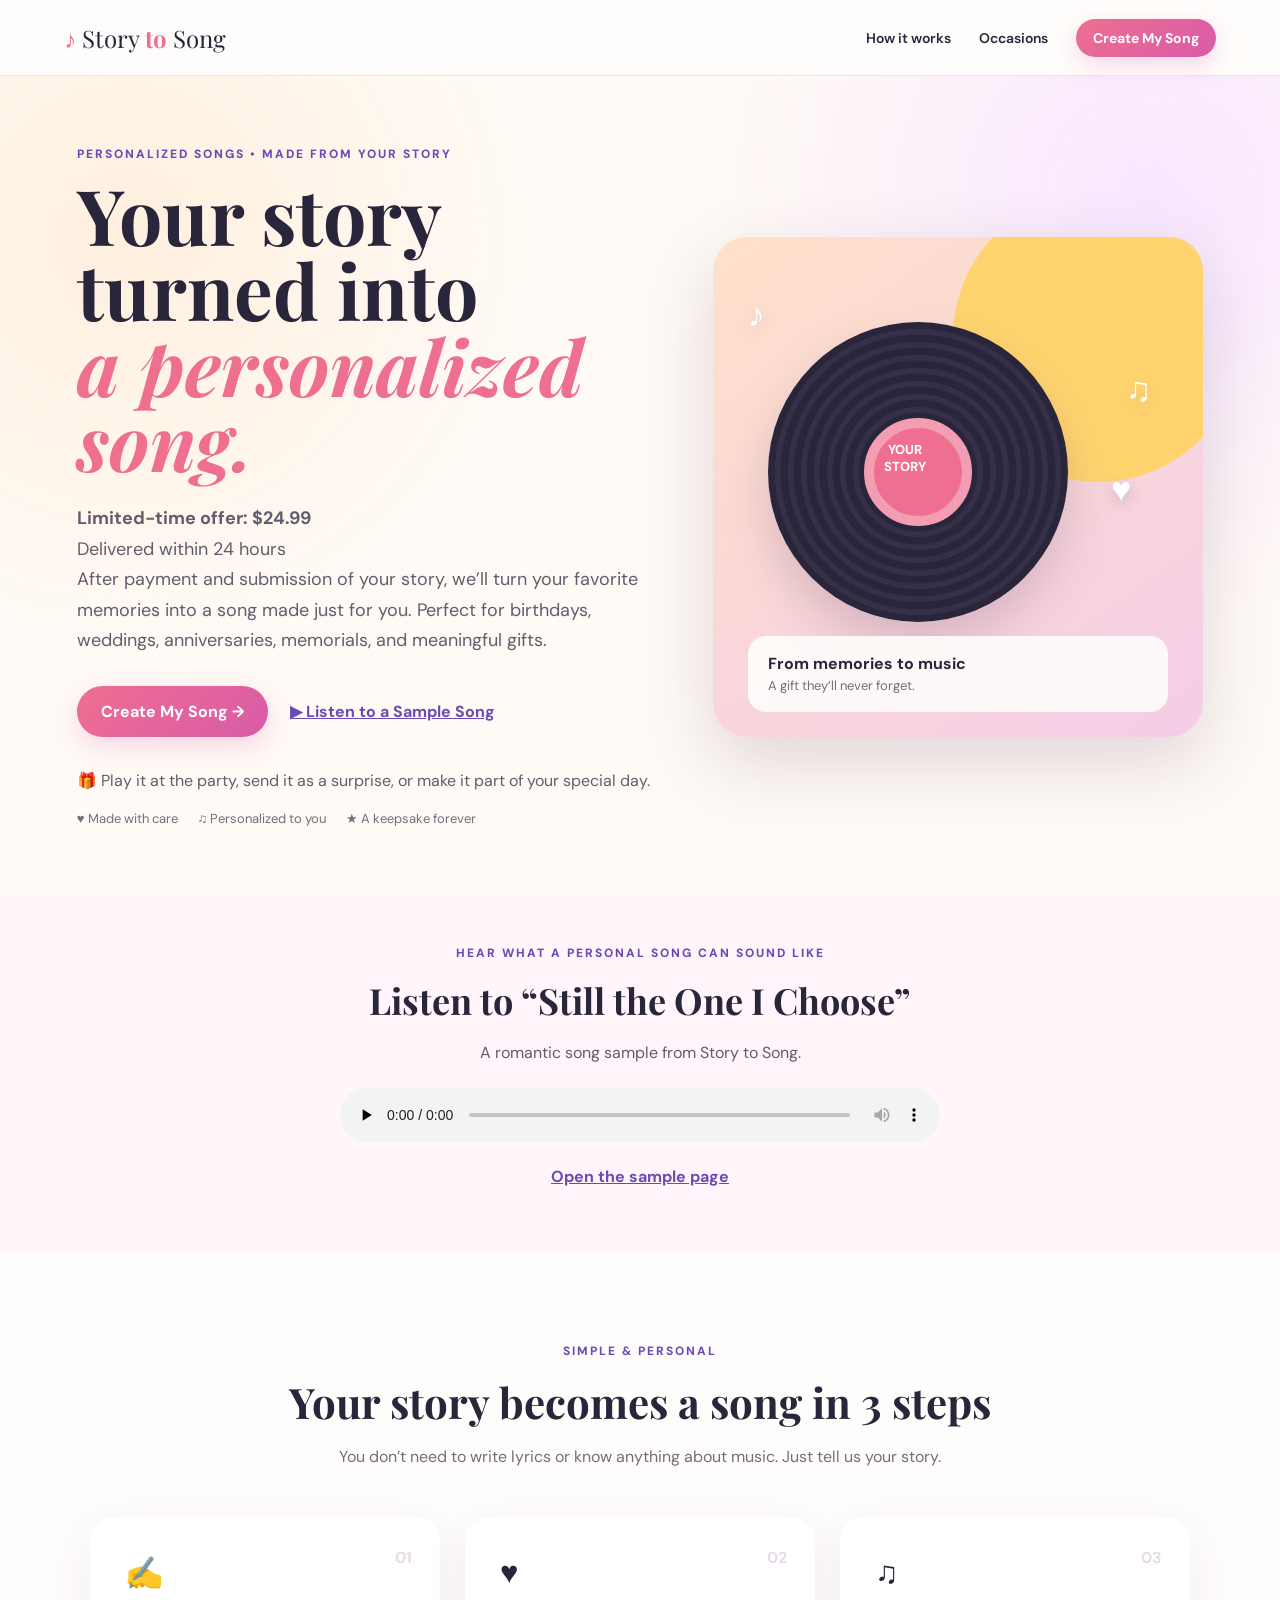
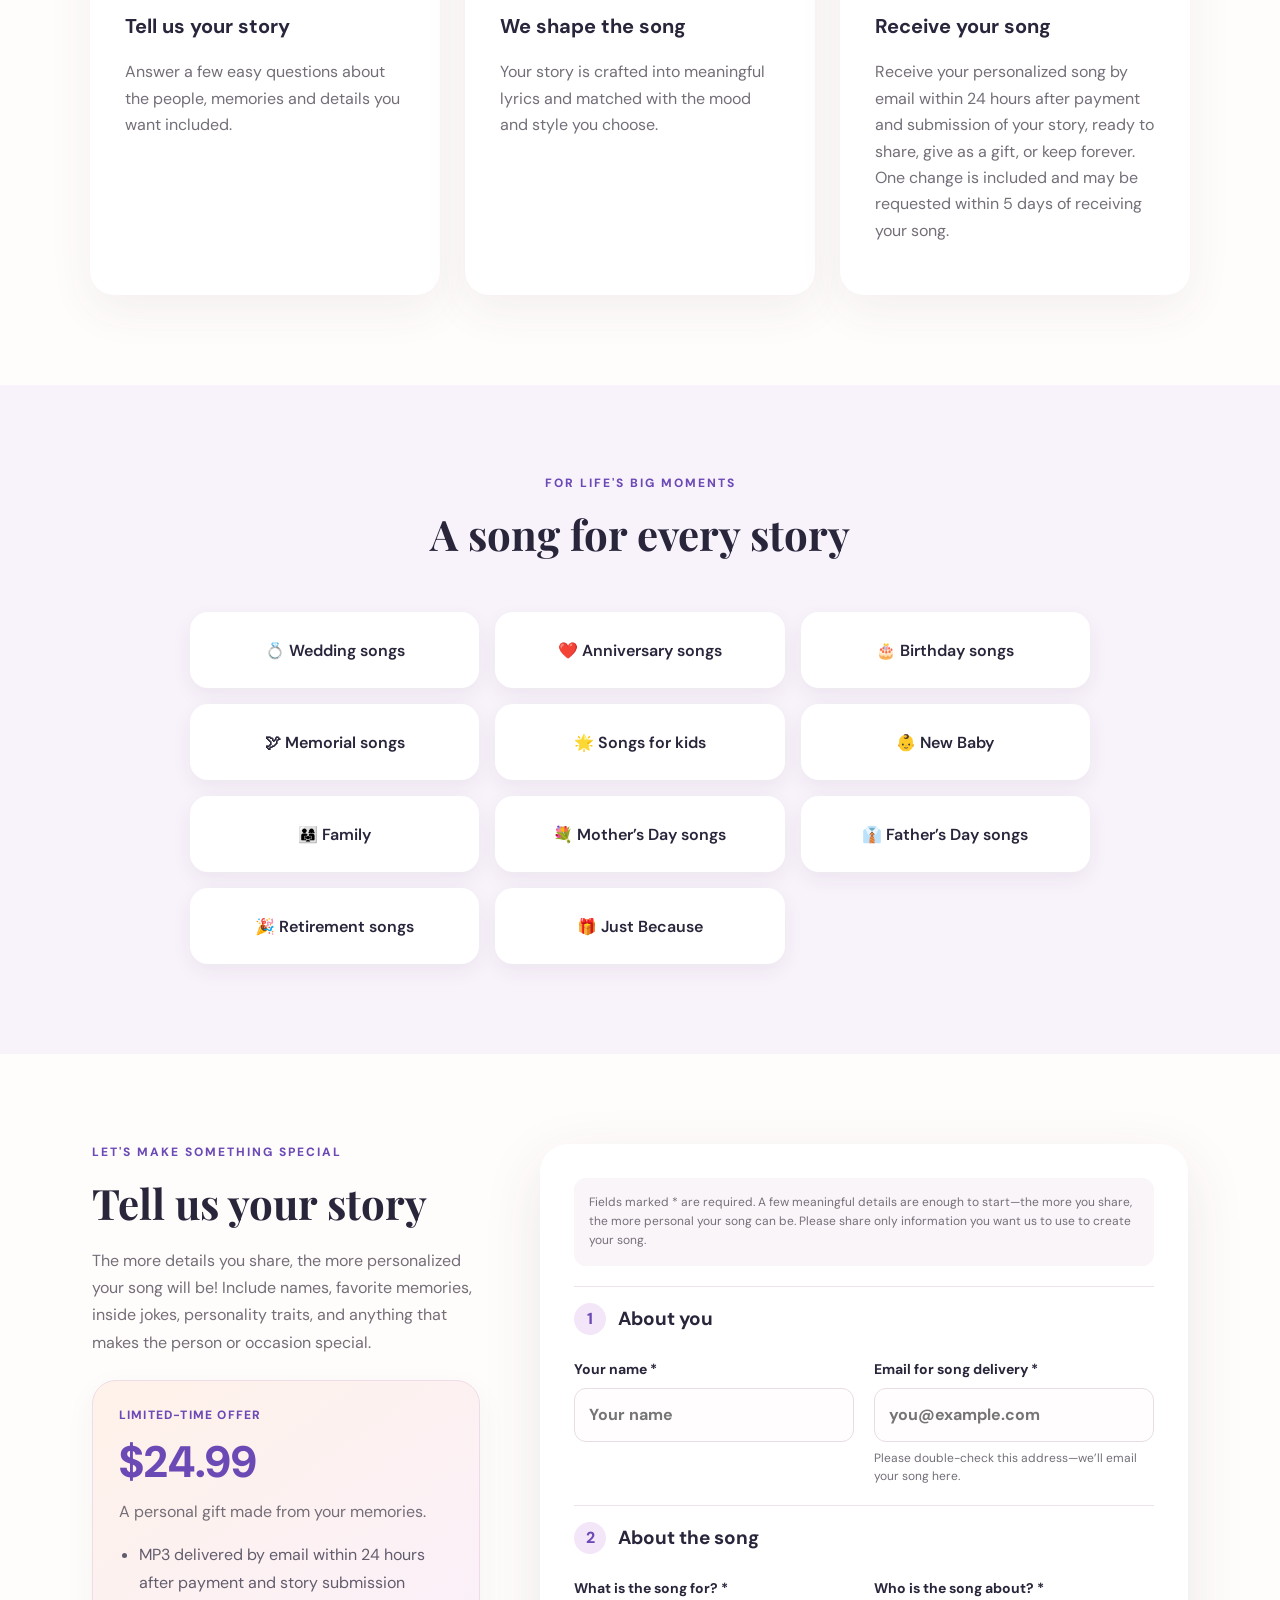
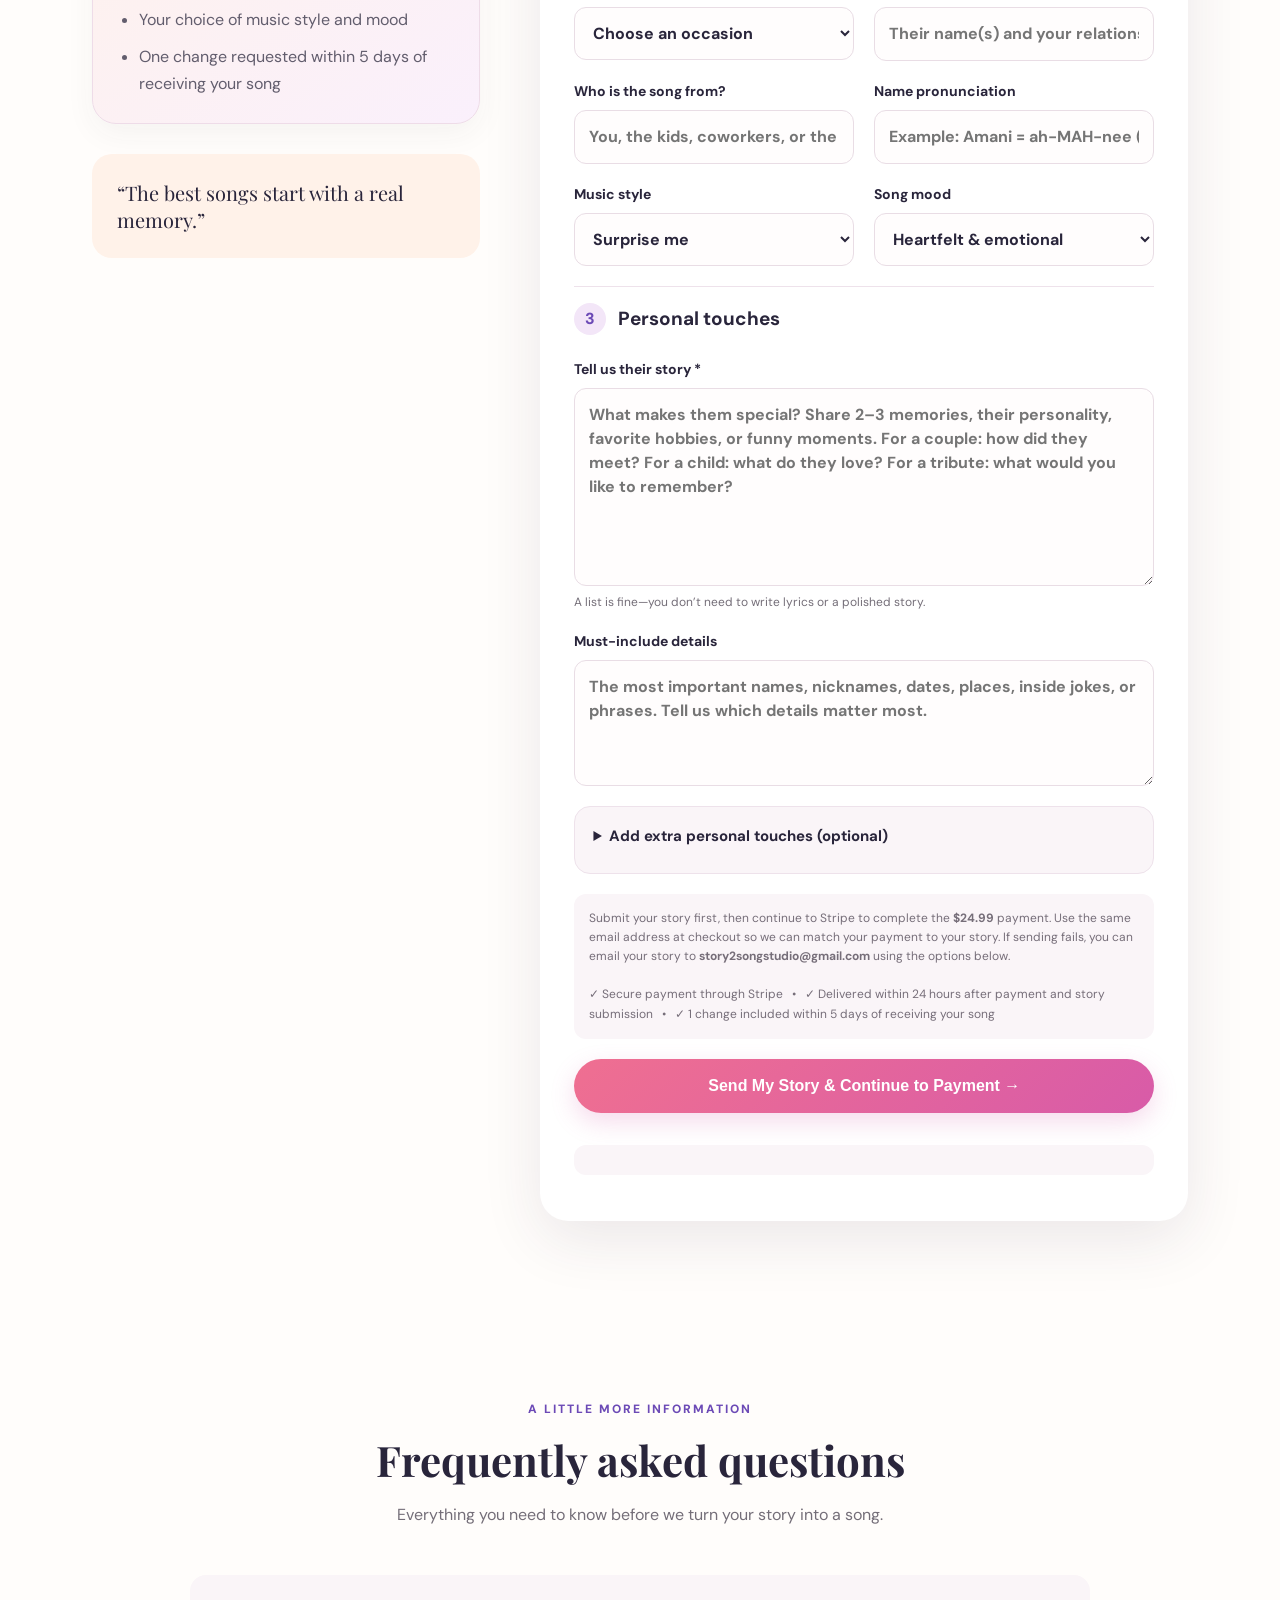
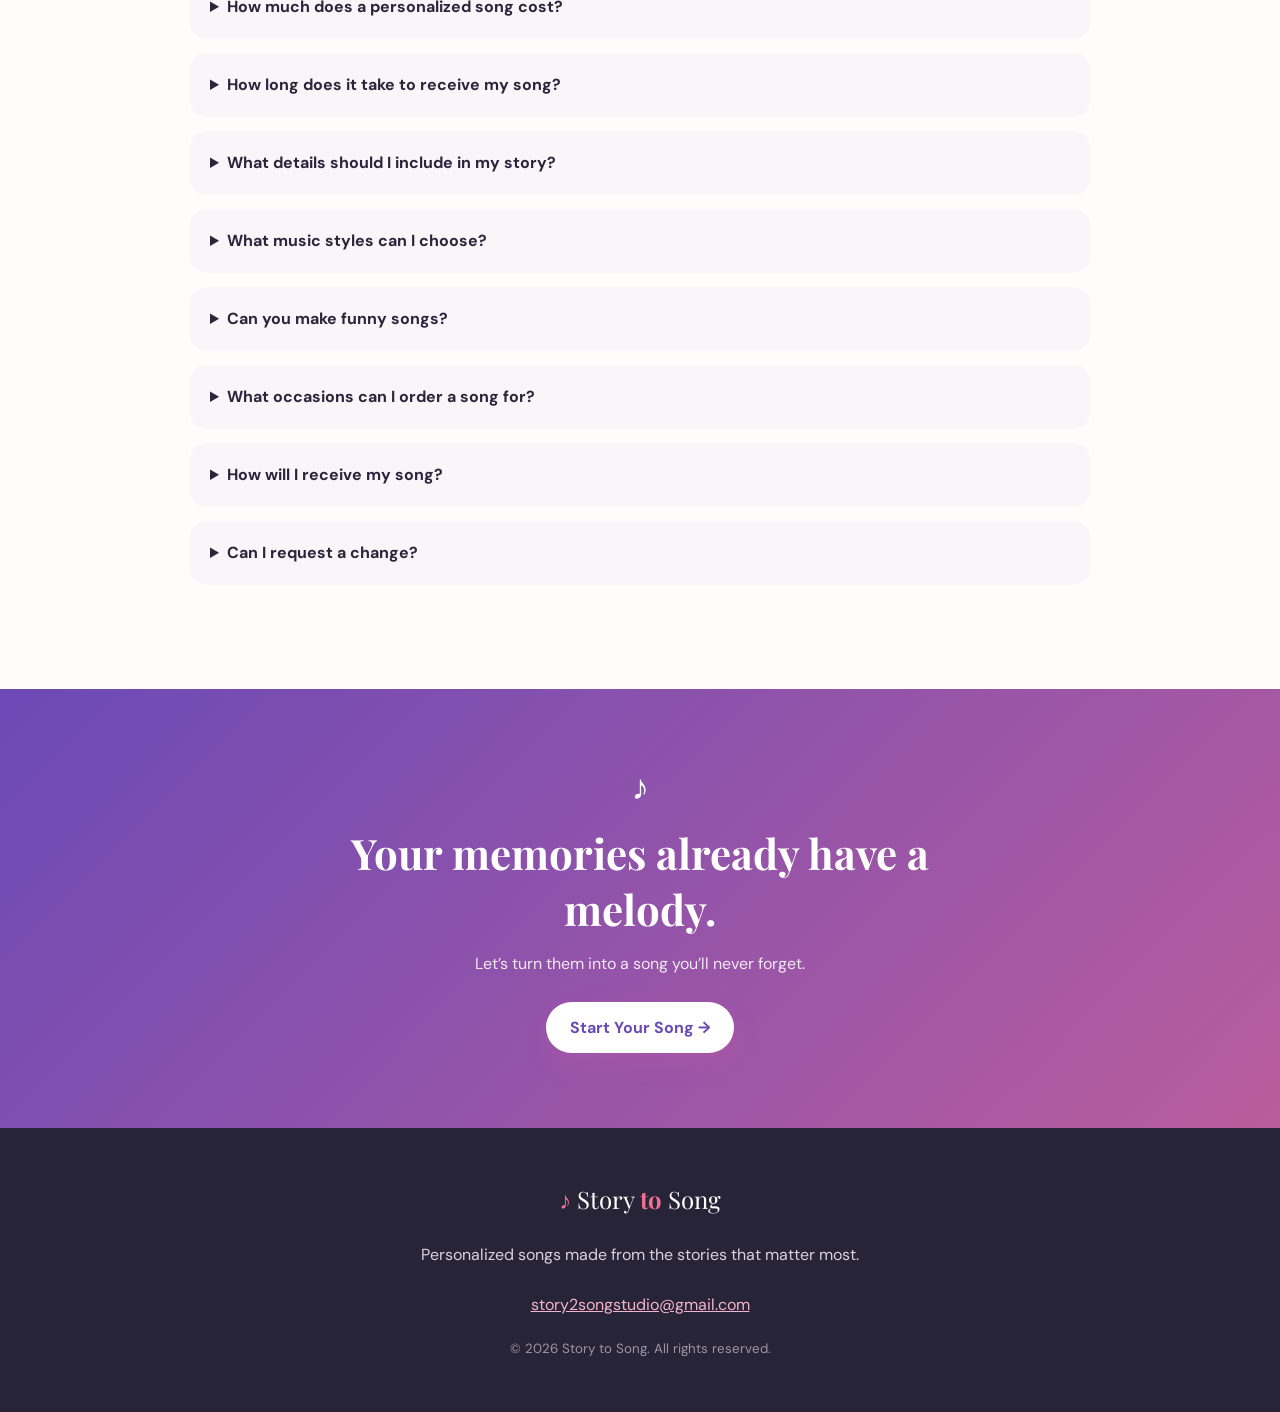
==== index.html @ 0a99248f "Show thank-you page after confirmed story submission" ====
<!doctype html>
<html lang="en">
<head>
<meta charset="utf-8"><meta name="viewport" content="width=device-width,initial-scale=1">
<title>Personalized Songs for $24.99 — Limited-Time Offer | Story to Song</title><meta name="google-site-verification" content="diQPeTItn8uVHMgi2r_4hA7dIgFC9BQvYh_hadTd-2c" />
<meta name="description" content="Personalized songs for birthdays, weddings, anniversaries and memorials. Limited-time offer: $24.99, emailed within 24 hours after payment and story submission.">
<meta property="og:type" content="website">
<meta property="og:title" content="Story to Song | Personalized Songs for Every Occasion">
<meta property="og:description" content="Turn your special memories into a personalized song. Perfect for weddings, birthdays, anniversaries, memorials and more!">
<meta property="og:url" content="https://story-to-song-1.vercel.app/">
<meta property="og:image" content="https://story-to-song-1.vercel.app/Screenshot_20261009_060913_ChatGPT.jpg">
<meta name="twitter:card" content="summary_large_image"><link rel="preconnect" href="https://fonts.googleapis.com"><link rel="preconnect" href="https://fonts.gstatic.com" crossorigin>
<link href="https://fonts.googleapis.com/css2?family=DM+Sans:wght@400;500;600;700&family=Playfair+Display:wght@700;800&display=swap" rel="stylesheet">
<link rel="stylesheet" href="styles.css?v=20261020-mobile">
<link rel="canonical" href="https://story-to-song-1.vercel.app/">
</head>
<body>
<header class="nav"><a class="brand" href="#top"><span class="note">♪</span> Story <b>to</b> Song</a><nav><a href="#how">How it works</a><a href="#occasions">Occasions</a><a href="#order" class="pill small">Create My Song</a></nav></header>
<main id="top">
<section class="hero">
 <div class="hero-copy"><div class="eyebrow">PERSONALIZED SONGS • MADE FROM YOUR STORY</div><h1>Your story turned into<br><span>a personalized song.</span></h1><p><strong>Limited-time offer: $24.99</strong><br>Delivered within 24 hours<br>After payment and submission of your story, we’ll turn your favorite memories into a song made just for you. Perfect for birthdays, weddings, anniversaries, memorials, and meaningful gifts.</p><div class="actions"><a href="#order" class="pill">Create My Song →</a><a href="#listen" class="text-link">▶ Listen to a Sample Song</a></div><p style="font-size:16px">🎁 Play it at the party, send it as a surprise, or make it part of your special day.</p><div class="trust"><span>♥ Made with care</span><span>♫ Personalized to you</span><span>★ A keepsake forever</span></div></div>
 <div class="art-card"><div class="sun"></div><div class="record"><div class="label">YOUR<br>STORY</div></div><div class="float f1">♫</div><div class="float f2">♥</div><div class="float f3">♪</div><div class="caption"><strong>From memories to music</strong><br><span>A gift they’ll never forget.</span></div></div>
</section>
<section id="listen" class="sample-preview"><div class="eyebrow">HEAR WHAT A PERSONAL SONG CAN SOUND LIKE</div><h2>Listen to “Still the One I Choose”</h2><p>A romantic song sample from Story to Song.</p><audio controls preload="none" aria-label="Still the One I Choose song sample"><source src="Still%20the%20one%20I%20Choose%20(1).mp3" type="audio/mpeg">Your browser does not support audio playback. <a href="sample.html">Open the sample page</a>.</audio><p><a href="sample.html">Open the sample page</a></p></section>
<section id="how" class="section"><div class="section-head"><div class="eyebrow">SIMPLE & PERSONAL</div><h2>Your story becomes a song in 3 steps</h2><p>You don’t need to write lyrics or know anything about music. Just tell us your story.</p></div><div class="steps"><article><div class="icon">✍</div><div class="num">01</div><h3>Tell us your story</h3><p>Answer a few easy questions about the people, memories and details you want included.</p></article><article><div class="icon">♥</div><div class="num">02</div><h3>We shape the song</h3><p>Your story is crafted into meaningful lyrics and matched with the mood and style you choose.</p></article><article><div class="icon">♫</div><div class="num">03</div><h3>Receive your song</h3><p>Receive your personalized song by email within 24 hours after payment and submission of your story, ready to share, give as a gift, or keep forever. One change is included and may be requested within 5 days of receiving your song.</p></article></div></section>
<section id="occasions" class="occasions"><div class="section-head"><div class="eyebrow">FOR LIFE'S BIG MOMENTS</div><h2>A song for every story</h2></div><div class="chips occasion-cards"><span><a href="wedding-songs.html" style="color:inherit;text-decoration:underline">💍 Wedding songs</a></span><span><a href="anniversary-songs.html" style="color:inherit;text-decoration:underline">❤️ Anniversary songs</a></span><span><a href="birthday-songs.html" style="color:inherit;text-decoration:underline">🎂 Birthday songs</a></span><span><a href="memorial-songs.html" style="color:inherit;text-decoration:underline">🕊 Memorial songs</a></span><span><a href="kids-songs.html" style="color:inherit;text-decoration:underline">🌟 Songs for kids</a></span><span>👶 New Baby</span><span>👨‍👩‍👧 Family</span><span><a href="mothers-day-songs.html" style="color:inherit;text-decoration:underline">💐 Mother’s Day songs</a></span><span><a href="fathers-day-songs.html" style="color:inherit;text-decoration:underline">👔 Father’s Day songs</a></span><span><a href="retirement-songs.html" style="color:inherit;text-decoration:underline">🎉 Retirement songs</a></span><span>🎁 Just Because</span></div></section>
<section id="order" class="order"><div class="order-intro"><div class="eyebrow">LET'S MAKE SOMETHING SPECIAL</div><h2>Tell us your story</h2><p>The more details you share, the more personalized your song will be! Include names, favorite memories, inside jokes, personality traits, and anything that makes the person or occasion special.</p><div class="price-card"><span class="eyebrow">LIMITED-TIME OFFER</span><div class="price-amount">$24.99</div><p>A personal gift made from your memories.</p><ul><li>MP3 delivered by email within 24 hours after payment and story submission</li><li>Your choice of music style and mood</li><li>One change requested within 5 days of receiving your song</li></ul></div><div class="quote">“The best songs start with a real memory.”</div></div>
<form id="songForm" class="form" action="https://formspree.io/f/myekqjep" method="POST"> 
<input type="hidden" name="_subject" value="New Story to Song Request">
<input type="text" name="_honey" style="display:none">
<div class="full form-note">Fields marked * are required. A few meaningful details are enough to start—the more you share, the more personal your song can be. Please share only information you want us to use to create your song.</div>
<div class="form-section-heading full"><span>1</span><h3>About you</h3></div>
<label>Your name *<input name="Name" autocomplete="name" required placeholder="Your name"></label>
<label>Email for song delivery *<input type="email" name="Email" autocomplete="email" required placeholder="you@example.com"><small>Please double-check this address—we’ll email your song here.</small></label>
<div class="form-section-heading full"><span>2</span><h3>About the song</h3></div>
<label>What is the song for? *<select name="Occasion" required><option value="">Choose an occasion</option><option>Wedding</option><option>Anniversary</option><option>Birthday</option><option>Memorial / Celebration of Life</option><option>New Baby</option><option>Mother's Day</option><option>Father's Day</option><option>Retirement</option><option>Kids’ Song</option><option>Holiday / Christmas</option><option>Graduation</option><option>Family</option><option>Just Because</option><option>Other</option></select></label>
<label id="otherOccasionField" class="full">Please describe the other occasion *<input id="otherOccasion" name="Other occasion" placeholder="Example: promotion, thank-you, or a special family celebration"></label>
<label>Who is the song about? *<input name="Song for" required placeholder="Their name(s) and your relationship"></label>
<label>Who is the song from?<input name="Song from" placeholder="You, the kids, coworkers, or the whole family"></label>
<label>Name pronunciation<input name="Name pronunciation" placeholder="Example: Amani = ah-MAH-nee (optional)"></label>
<label>Music style<select name="Music style"><option>Surprise me</option><option>Country</option><option>Pop</option><option>Acoustic / Singer-songwriter</option><option>Rock</option><option>R&B / Soul</option><option>Christian / Inspirational</option><option>Folk</option><option>Other</option></select></label>
<label>Song mood<select name="Mood"><option>Heartfelt & emotional</option><option>Happy & uplifting</option><option>Romantic</option><option>Fun & playful</option><option>Hopeful & inspirational</option><option>Gentle & reflective</option></select></label>
<div class="form-section-heading full"><span>3</span><h3>Personal touches</h3></div>
<label class="full">Tell us their story *<textarea name="Story" required rows="7" placeholder="What makes them special? Share 2–3 memories, their personality, favorite hobbies, or funny moments. For a couple: how did they meet? For a child: what do they love? For a tribute: what would you like to remember?"></textarea><small>A list is fine—you don’t need to write lyrics or a polished story.</small></label>
<label class="full">Must-include details<textarea name="Must include" rows="4" placeholder="The most important names, nicknames, dates, places, inside jokes, or phrases. Tell us which details matter most."></textarea></label>
<details class="optional-details full"><summary>Add extra personal touches (optional)</summary><p>Share a message, topics to avoid, style requests, or voice preferences.</p><div class="optional-fields"><label class="full">What message should the song express?<textarea name="Main message" rows="3" placeholder="Example: Thank you for always being there, happy birthday, or I still choose you every day (optional)."></textarea></label>
<label class="full">Anything to avoid?<textarea name="Topics to avoid" rows="3" placeholder="Names, jokes, sensitive memories, or religious language you want left out (optional)."></textarea></label>
<label class="full">Other music or style requests<input name="Other style requests" placeholder="If you chose Other, describe the sound or feeling you have in mind (optional)."></label>
<label>Preferred voice<select name="Voice"><option>No preference</option><option>Male</option><option>Female</option></select></label>
<label>How emotional?<select name="Emotion"><option>Balanced</option><option>Make me cry</option><option>Keep it light</option></select></label>
</div></details>
<div class="full form-note">Submit your story first, then continue to Stripe to complete the <b>$24.99</b> payment. Use the same email address at checkout so we can match your payment to your story. If sending fails, you can email your story to <b>story2songstudio@gmail.com</b> using the options below.<br><br>✓ Secure payment through Stripe &nbsp; • &nbsp; ✓ Delivered within 24 hours after payment and story submission &nbsp; • &nbsp; ✓ 1 change included within 5 days of receiving your song</div>
<button class="pill submit" type="submit">Send My Story & Continue to Payment →</button>
<p id="orderStatus" class="full form-note" role="status" aria-live="polite"></p>
<div id="orderFallback" class="full form-note" hidden>
<p>If sending keeps failing, email your story to <b>story2songstudio@gmail.com</b>. If an email does not open or include the full story, copy the text below and paste it into your email.</p>
<p><a id="emailStory" href="mailto:story2songstudio@gmail.com">Open email with my story</a></p>
<button id="copyStory" type="button">Copy my story</button>
<label>Your story for email<textarea id="storyCopy" readonly rows="8"></textarea></label>
<p>After you send the email, <a href="https://buy.stripe.com/bJefZi2F82bZdnucUn53O03">continue to secure payment — $24.99</a>. Use the same email address at checkout so we can match your payment to your story. Please pay only once.</p>
</div>
</form></section>
<section id="faq" class="section"><div class="section-head"><div class="eyebrow">A LITTLE MORE INFORMATION</div><h2>Frequently asked questions</h2><p>Everything you need to know before we turn your story into a song.</p></div><div style="max-width:900px;margin:auto"><details style="background:#faf5f8;border-radius:16px;padding:20px;margin-bottom:14px"><summary style="cursor:pointer;font-weight:700;line-height:1.5">How much does a personalized song cost?</summary><p style="line-height:1.7;color:#625d6d;margin-bottom:0">For a limited time, a personalized song costs $24.99. One change is included when requested within 5 days of receiving your song.</p></details>
<details style="background:#faf5f8;border-radius:16px;padding:20px;margin-bottom:14px"><summary style="cursor:pointer;font-weight:700;line-height:1.5">How long does it take to receive my song?</summary><p style="line-height:1.7;color:#625d6d;margin-bottom:0">You’ll receive your personalized song by email within 24 hours after payment and submission of your story.</p></details>
<details style="background:#faf5f8;border-radius:16px;padding:20px;margin-bottom:14px"><summary style="cursor:pointer;font-weight:700;line-height:1.5">What details should I include in my story?</summary><p style="line-height:1.7;color:#625d6d;margin-bottom:0">The more details you share, the more personalized your song will be! Include names, favorite memories, inside jokes, personality traits, and anything that makes the person or occasion special.</p></details>
<details style="background:#faf5f8;border-radius:16px;padding:20px;margin-bottom:14px"><summary style="cursor:pointer;font-weight:700;line-height:1.5">What music styles can I choose?</summary><p style="line-height:1.7;color:#625d6d;margin-bottom:0">Choose from country, pop, acoustic / singer-songwriter, rock, R&B / soul, Christian / inspirational, or folk. You can also select “Surprise me” or “Other” and tell us the style you have in mind.</p></details>
<details style="background:#faf5f8;border-radius:16px;padding:20px;margin-bottom:14px"><summary style="cursor:pointer;font-weight:700;line-height:1.5">Can you make funny songs?</summary><p style="line-height:1.7;color:#625d6d;margin-bottom:0">Yes! We can create heartfelt, funny, uplifting, or playful songs to fit the person and occasion.</p></details>
<details style="background:#faf5f8;border-radius:16px;padding:20px;margin-bottom:14px"><summary style="cursor:pointer;font-weight:700;line-height:1.5">What occasions can I order a song for?</summary><p style="line-height:1.7;color:#625d6d;margin-bottom:0">Birthdays, weddings, anniversaries, memorials, holidays, family celebrations, or just because.</p></details>
<details style="background:#faf5f8;border-radius:16px;padding:20px;margin-bottom:14px"><summary style="cursor:pointer;font-weight:700;line-height:1.5">How will I receive my song?</summary><p style="line-height:1.7;color:#625d6d;margin-bottom:0">We’ll email you an MP3 file you can download, keep, and share.</p></details>
<details style="background:#faf5f8;border-radius:16px;padding:20px;margin-bottom:14px"><summary style="cursor:pointer;font-weight:700;line-height:1.5">Can I request a change?</summary><p style="line-height:1.7;color:#625d6d;margin-bottom:0">One change is included when requested within 5 days of receiving your song.</p></details></div></section>
<section class="cta"><div><span>♪</span><h2>Your memories already have a melody.</h2><p>Let’s turn them into a song you’ll never forget.</p><a href="#order" class="pill light">Start Your Song →</a></div></section>
</main>
<footer><a class="brand" href="#top"><span class="note">♪</span> Story <b>to</b> Song</a><p>Personalized songs made from the stories that matter most.</p><a href="mailto:story2songstudio@gmail.com">story2songstudio@gmail.com</a><small>© 2026 Story to Song. All rights reserved.</small></footer>

<script>
(function () {
  const occasion = document.querySelector('select[name="Occasion"]');
  const field = document.getElementById('otherOccasionField');
  const input = document.getElementById('otherOccasion');
  if (!occasion || !field || !input) return;
  function updateOtherOccasion() {
    const isOther = occasion.value === 'Other';
    field.hidden = !isOther;
    field.style.display = isOther ? '' : 'none';
    input.disabled = !isOther;
    input.required = isOther;
  }
  occasion.addEventListener('change', updateOtherOccasion);
  window.addEventListener('pageshow', updateOtherOccasion);
  updateOtherOccasion();
})();
</script>
<script>

(function () {
  const form = document.getElementById('songForm');
  const button = form.querySelector('button[type="submit"]');
  const status = document.getElementById('orderStatus');
  const fallback = document.getElementById('orderFallback');
  const emailLink = document.getElementById('emailStory');
  const copyButton = document.getElementById('copyStory');
  const storyCopy = document.getElementById('storyCopy');
  const thankYou = '/thank-you.html';
  let sending = false;
  copyButton.addEventListener('click', async function () {
    try {
      await navigator.clipboard.writeText(storyCopy.value);
      status.textContent = 'Story copied. Paste it into an email to story2songstudio@gmail.com.';
    } catch (_) {
      storyCopy.focus();
      storyCopy.select();
      status.textContent = 'Select and copy the story below, then email it to story2songstudio@gmail.com.';
    }
  });
  form.addEventListener('submit', async function (event) {
    event.preventDefault();
    if (sending || !form.reportValidity()) return;
    const data = new FormData(form);
    if (data.get('_honey')) return;
    const lines = [];
    const payload = {};
    for (const [name, value] of data.entries()) {
      if (name.startsWith('_')) continue;
      payload[name] = value;
      lines.push(name + ': ' + value);
    }
    payload._subject = 'New Story to Song Request';
    const story = lines.join('\n\n');
    storyCopy.value = story;
    emailLink.href = 'mailto:story2songstudio@gmail.com?subject=' +
      encodeURIComponent('Story to Song order') + '&body=' + encodeURIComponent(story);
    fallback.hidden = true;
    sending = true;
    button.disabled = true;
    button.textContent = 'Sending your story…';
    status.textContent = 'Sending your story. Please wait…';
    const controller = new AbortController();
    const timeout = setTimeout(function () { controller.abort(); }, 45000);
    try {
      const response = await fetch('/api/submit-order', {
        method: 'POST',
        headers: { 'Content-Type': 'application/json', 'Accept': 'application/json' },
        body: JSON.stringify(payload),
        signal: controller.signal
      });
      if (!response.ok) {
        const failure = await response.json().catch(() => ({}));
        throw new Error(failure.message || 'Order service unavailable');
      }
      let result;
      try { result = await response.json(); } catch (_) { throw new Error('Invalid confirmation'); }
      if (result.success !== true && result.success !== 'true') throw new Error('Submission not confirmed');
      status.textContent = 'Your story was submitted. Opening the next step…';
      window.location.assign(thankYou);
    } catch (error) {
      const reason = error.name === 'AbortError' ? 'Confirmation timed out' : error instanceof TypeError ? 'Connection interrupted' : error.message;
      status.textContent = reason + '. ' + 'We could not confirm that your story was sent. Your details are still here. Try again, or email your story using the options below before paying.';
      fallback.hidden = false;
    } finally {
      clearTimeout(timeout);
      sending = false;
      button.disabled = false;
      button.textContent = 'Send My Story & Continue to Payment →';
    }
  });
})();
</script>
</body></html>
---- styles.css ----
:root{--ink:#29253b;--purple:#6c4ab6;--pink:#ef6f91;--peach:#ffb58d;--cream:#fff9f2;--yellow:#ffd66b;--mint:#bfe7d1}*{box-sizing:border-box}html{scroll-behavior:smooth}body{margin:0;font-family:'DM Sans',sans-serif;color:var(--ink);background:#fffdfb}.nav{height:76px;display:flex;align-items:center;justify-content:space-between;padding:0 max(5vw,24px);background:rgba(255,253,251,.94);position:sticky;top:0;z-index:10;border-bottom:1px solid #f2e8e1}.brand{font-family:'Playfair Display',serif;font-size:24px;text-decoration:none;color:var(--ink)}.brand b,.note{color:var(--pink)}nav{display:flex;gap:28px;align-items:center}nav a{color:var(--ink);text-decoration:none;font-weight:600;font-size:14px}.pill{display:inline-block;border:0;border-radius:999px;background:linear-gradient(135deg,var(--pink),#d85ba8);color:#fff!important;text-decoration:none;padding:15px 24px;font-weight:700;box-shadow:0 9px 25px rgba(216,91,168,.22);cursor:pointer}.pill.small{padding:10px 17px}.hero{min-height:650px;padding:70px max(6vw,28px);display:grid;grid-template-columns:1.08fr .92fr;align-items:center;gap:60px;background:radial-gradient(circle at 10% 20%,#fff0df,transparent 30%),radial-gradient(circle at 90% 15%,#f8e6ff,transparent 32%),#fffaf5}.eyebrow{font-size:12px;font-weight:800;letter-spacing:2px;color:var(--purple);margin-bottom:15px}.hero h1,.section h2,.occasions h2,.order h2,.cta h2{font-family:'Playfair Display',serif}.hero h1{font-size:clamp(46px,6vw,78px);line-height:.98;margin:0 0 25px}.hero h1 span{color:var(--pink);font-style:italic}.hero-copy>p{font-size:18px;line-height:1.7;max-width:620px;color:#625d6d}.actions{display:flex;gap:22px;align-items:center;margin:30px 0}.text-link{color:var(--purple);font-weight:700}.trust{display:flex;gap:20px;flex-wrap:wrap;font-size:13px;color:#746d7e}.art-card{height:500px;max-width:510px;border-radius:34px;background:linear-gradient(145deg,#ffe1ca,#f4cde7);position:relative;overflow:hidden;box-shadow:0 25px 70px rgba(76,49,85,.18)}.sun{position:absolute;width:290px;height:290px;border-radius:50%;background:#ffd46e;right:-40px;top:-45px}.record{position:absolute;width:300px;height:300px;border-radius:50%;background:repeating-radial-gradient(circle,#29253b 0 7px,#353047 8px 13px);left:55px;top:85px;box-shadow:0 22px 45px #7f607744}.record:after{content:'';position:absolute;inset:96px;border-radius:50%;background:var(--pink);border:10px solid #f39db2}.label{position:absolute;z-index:2;left:116px;top:119px;text-align:center;font-size:13px;font-weight:800;color:#fff}.float{position:absolute;font-size:34px;color:#fff;text-shadow:0 5px 15px #6e4c7144}.f1{right:52px;top:130px}.f2{right:72px;top:230px}.f3{left:35px;top:55px}.caption{position:absolute;left:35px;right:35px;bottom:25px;background:#fffdfbea;border-radius:18px;padding:17px 20px}.caption span{color:#756d79;font-size:13px}.section,.occasions,.order{padding:90px max(6vw,28px)}.section-head{text-align:center;max-width:720px;margin:0 auto 50px}.section-head h2,.order h2{font-size:42px;margin:0 0 15px}.section-head p{color:#746e78}.steps{display:grid;grid-template-columns:repeat(3,1fr);gap:25px;max-width:1100px;margin:auto}.steps article{padding:35px;border-radius:24px;background:#fff;box-shadow:0 15px 45px #44334212;position:relative}.icon{font-size:31px}.num{position:absolute;right:28px;top:30px;font-weight:800;color:#e8dce7}.steps h3{font-size:20px}.steps p{line-height:1.65;color:#746e78}.occasions{background:#f8f2fb}.chips{display:flex;flex-wrap:wrap;justify-content:center;gap:14px;max-width:900px;margin:auto}.chips span{background:white;padding:14px 20px;border-radius:999px;box-shadow:0 7px 20px #44334210;font-weight:600}.order{display:grid;grid-template-columns:.75fr 1.25fr;gap:60px;max-width:1250px;margin:auto}.order-intro p{line-height:1.7;color:#746e78}.quote{margin-top:30px;padding:25px;border-radius:20px;background:#fff2e9;font-family:'Playfair Display',serif;font-size:20px}.form{display:grid;grid-template-columns:1fr 1fr;gap:20px;background:#fff;padding:34px;border-radius:28px;box-shadow:0 18px 60px #3b28451a}.form label{font-weight:700;font-size:13px}.form input,.form select,.form textarea{display:block;width:100%;margin-top:8px;padding:14px;border:1px solid #e9dde5;border-radius:12px;background:#fffdfd;font:inherit;color:var(--ink);outline:none}.form input:focus,.form select:focus,.form textarea:focus{border-color:#c693c5;box-shadow:0 0 0 3px #f4e6f4}.full{grid-column:1/-1}.form-note{font-size:12px;line-height:1.6;color:#766e79;background:#faf5f8;padding:15px;border-radius:12px}.submit{grid-column:1/-1;font-size:16px}.cta{padding:75px 25px;text-align:center;background:linear-gradient(135deg,#6c4ab6,#b95d9d);color:#fff}.cta>div{max-width:760px;margin:auto}.cta>div>span{font-size:35px}.cta h2{font-size:42px;margin:15px}.cta p{opacity:.88;margin-bottom:28px}.light{background:#fff;color:var(--purple)!important}footer{text-align:center;padding:55px 25px;background:#282437;color:#d9d2de;display:flex;flex-direction:column;align-items:center;gap:13px}footer .brand{color:#fff}footer a{color:#f3b5cb}footer small{opacity:.65;margin-top:12px}@media(max-width:820px){nav>a:not(.pill){display:none}.hero{grid-template-columns:1fr;padding-top:45px}.hero-copy{text-align:center}.hero-copy>p{margin-left:auto;margin-right:auto}.actions,.trust{justify-content:center}.art-card{width:100%;height:420px;margin:auto}.record{transform:scale(.82);transform-origin:left top}.steps{grid-template-columns:1fr}.order{grid-template-columns:1fr}.order-intro{text-align:center}.form{grid-template-columns:1fr}.form label,.full,.submit{grid-column:1}.section,.occasions,.order{padding-top:65px;padding-bottom:65px}}@media(max-width:470px){.nav{padding:0 16px}.brand{font-size:20px}.pill.small{font-size:12px;padding:9px 12px}.hero{padding-left:20px;padding-right:20px}.hero h1{font-size:46px}.actions{flex-direction:column}.art-card{height:360px}.record{left:18px;top:58px;transform:scale(.72)}.caption{left:18px;right:18px}.form{padding:22px}.section-head h2,.order h2,.cta h2{font-size:34px}}

/* Order form sections and price summary */
.price-card{margin:24px 0;padding:26px;border:1px solid #eedce8;border-radius:24px;background:linear-gradient(145deg,#fff2e9,#faf0fc);box-shadow:0 10px 30px #4433420d}
.price-card .eyebrow{display:block;letter-spacing:1.2px}
.price-amount{font-size:44px;font-weight:800;color:var(--purple);line-height:1.1}
.price-card p{margin:12px 0}
.price-card ul{padding-left:20px;margin-bottom:0;color:#625d6d;line-height:1.7}
.price-card li+li{margin-top:10px}
.form-section-heading{display:flex;align-items:center;gap:12px;padding:16px 0 4px;border-top:1px solid #eee2eb}
.form-section-heading span{display:flex;align-items:center;justify-content:center;width:32px;height:32px;flex-shrink:0;border-radius:50%;background:#f3e6f8;color:var(--purple);font-weight:800}
.form-section-heading h3{margin:0;font-size:19px}
.form label{font-size:14px;line-height:1.5}
.form label small{display:block;margin-top:7px;font-size:12px;line-height:1.5;font-weight:400;color:#746e78}
.form textarea{resize:vertical}
.form :is(input,select,textarea){font-size:16px}
@media(max-width:820px){.price-card{text-align:left;max-width:520px;margin:24px auto}.form{gap:22px}.form-section-heading{scroll-margin-top:90px}}

/* Homepage sample and easier occasion browsing */
.sample-preview{padding:48px 24px;text-align:center;background:#fff5fa}
.sample-preview h2{font-family:'Playfair Display',serif;font-size:clamp(25px,4vw,36px);margin:10px 0}
.sample-preview p{color:#625d6d;line-height:1.6}
.sample-preview audio{display:block;width:100%;max-width:600px;margin:22px auto}
.sample-preview a{color:var(--purple);font-weight:700}
.occasion-cards{display:grid;grid-template-columns:repeat(3,minmax(0,1fr));gap:16px}
.occasion-cards span{padding:0;border-radius:18px;text-align:center}
.occasion-cards span>a{display:flex;align-items:center;justify-content:center;min-height:76px;padding:18px;text-decoration:none!important;border-radius:18px}
.occasion-cards span:not(:has(a)){padding:22px 18px;display:flex;align-items:center;justify-content:center}
.occasion-cards a:hover{background:#fff0f5}
.occasion-cards a:focus-visible,.optional-details summary:focus-visible{outline:3px solid var(--purple);outline-offset:3px}
.optional-details{background:#faf5f8;border:1px solid #eee2eb;border-radius:16px;padding:18px}
.optional-details summary{font-size:15px;font-weight:700;cursor:pointer;line-height:1.5;min-height:30px}
.optional-details>p{font-size:13px;color:#746e78;line-height:1.6}
.optional-fields{display:grid;grid-template-columns:1fr 1fr;gap:20px}
@media(max-width:820px){.optional-fields{grid-template-columns:1fr}.optional-fields label{grid-column:1}}
@media(max-width:470px){.occasion-cards{grid-template-columns:repeat(2,minmax(0,1fr));gap:12px}.occasion-cards span>a{min-height:86px;padding:14px;font-size:14px}.sample-preview{padding:38px 20px}}

/* Keep navigation clear of the order form on small screens. */
html{scroll-padding-top:92px}
.form{min-width:0}
.form>*,.optional-fields>*{min-width:0}
.form-note{overflow-wrap:anywhere}
.submit{white-space:normal;line-height:1.5}
#orderFallback label{display:block;margin-top:14px}
#orderFallback button{padding:10px 14px;border:1px solid #d8c8d5;border-radius:10px;background:#fff;font:inherit;color:var(--ink);cursor:pointer}
#storyCopy{font-weight:400;line-height:1.5}
@media(max-width:820px){
  html{scroll-padding-top:16px}
  .nav{position:static;height:auto;min-height:76px;padding-top:14px;padding-bottom:14px;gap:12px;flex-wrap:wrap;background:#fffdfb}
  .nav .brand{line-height:1.3}
  .nav nav{margin-left:auto}
  .form,.optional-fields{grid-template-columns:minmax(0,1fr)}
  .form-section-heading{scroll-margin-top:16px}
}
@media(max-width:470px){
  .order{padding-left:16px;padding-right:16px}
  .form{padding:20px;gap:20px}
  .submit{width:100%;padding:16px 18px}
}
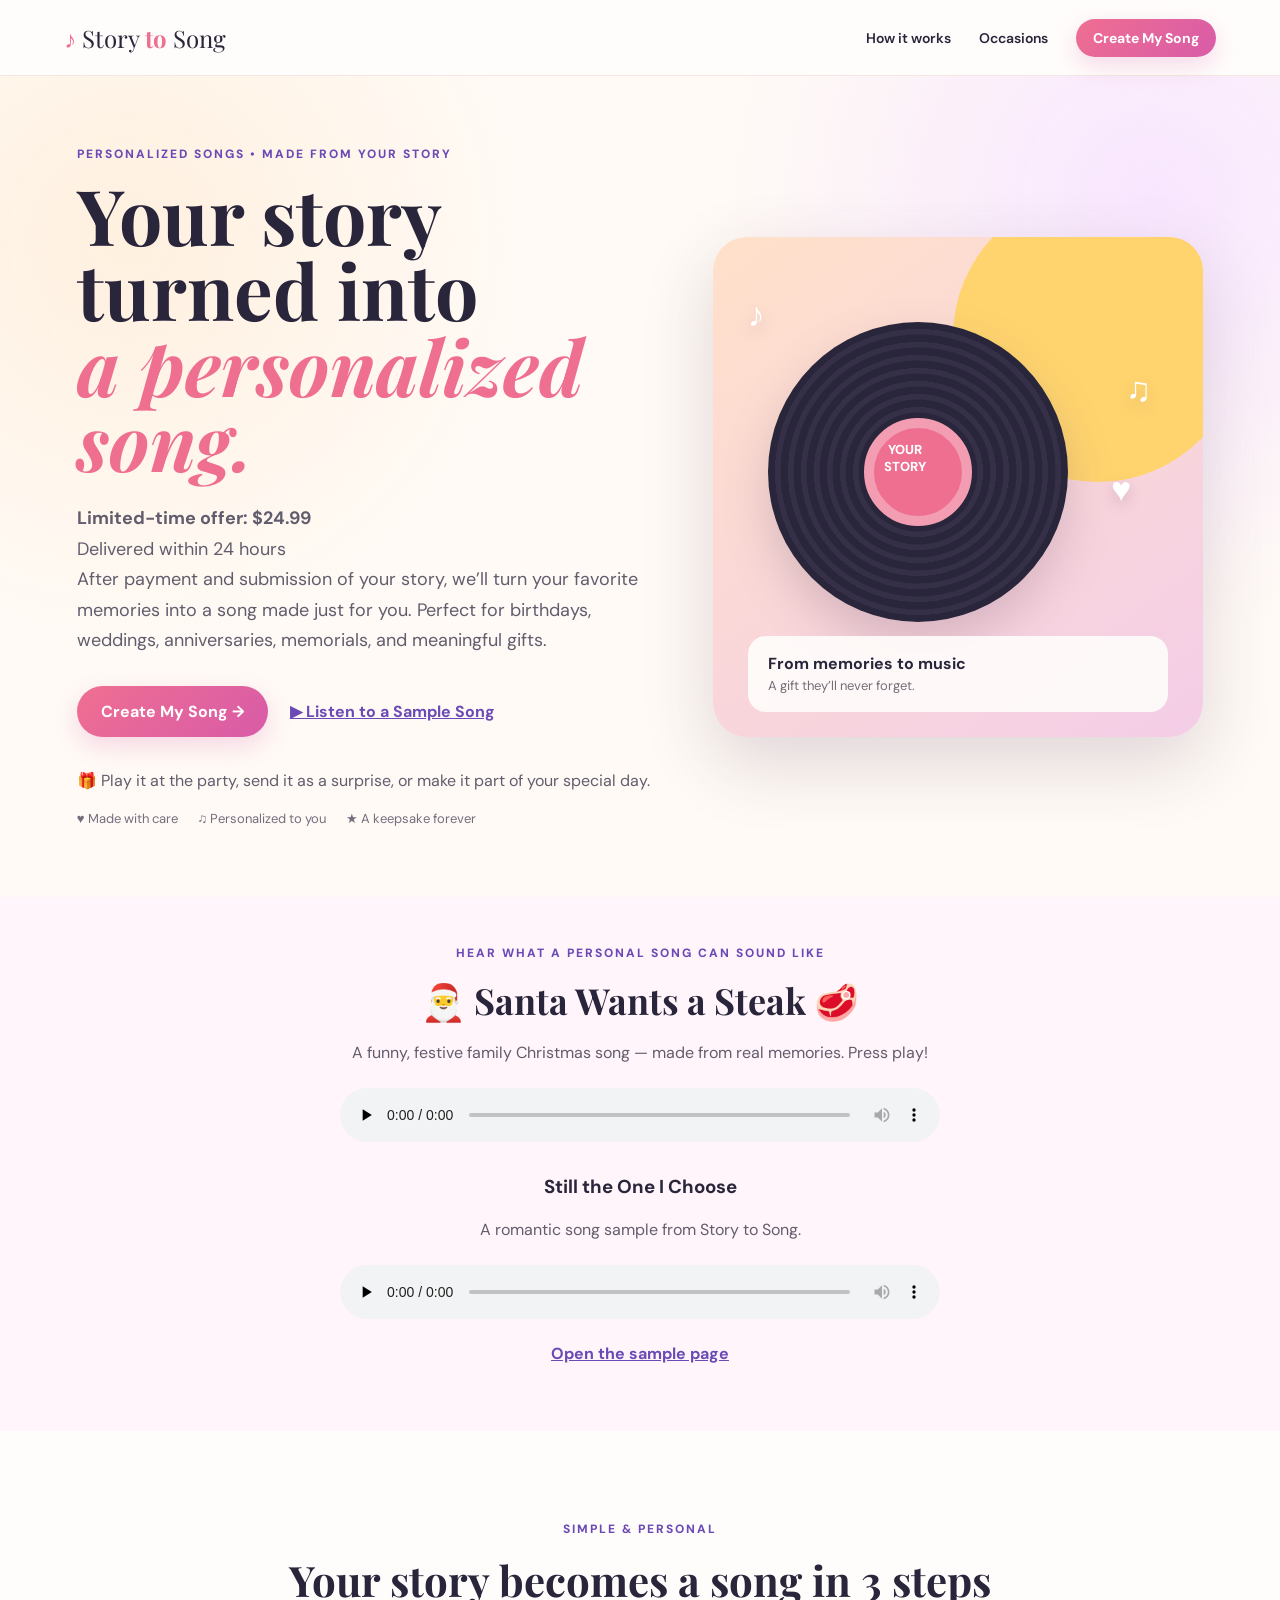
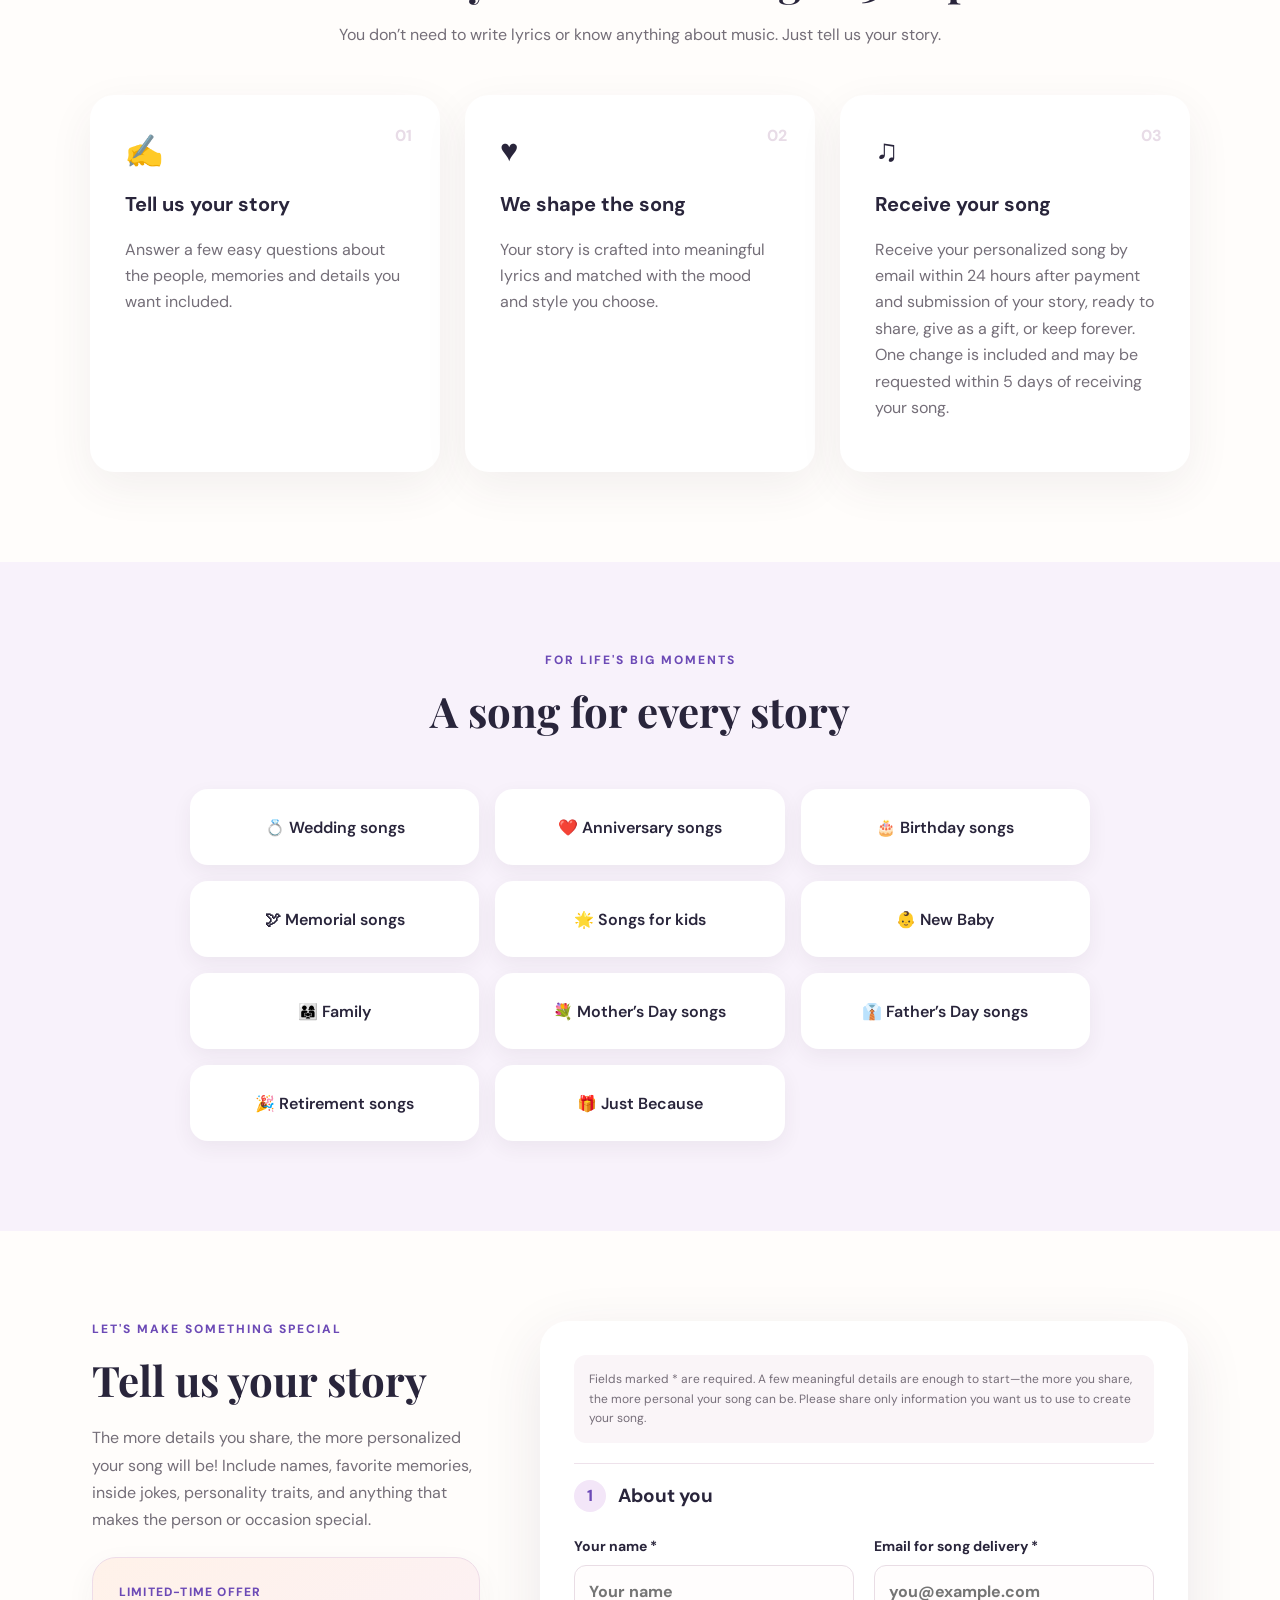
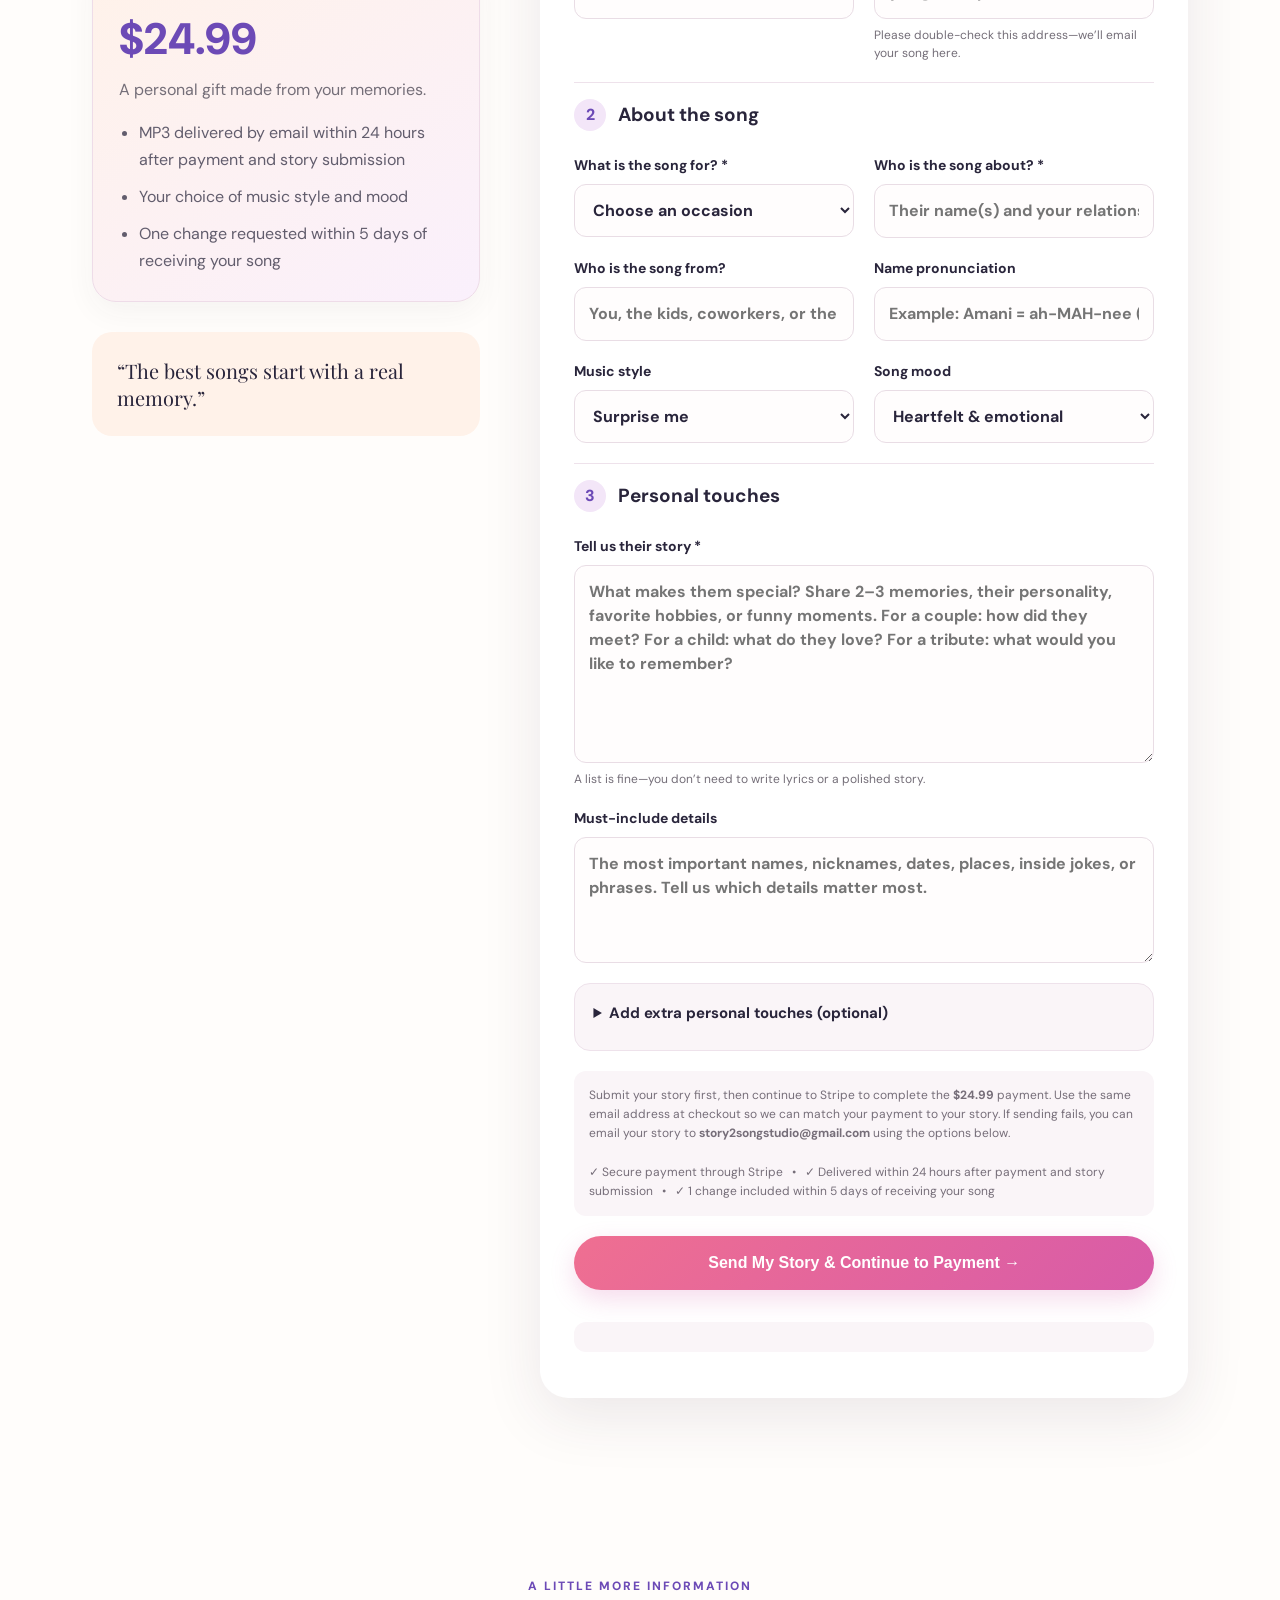
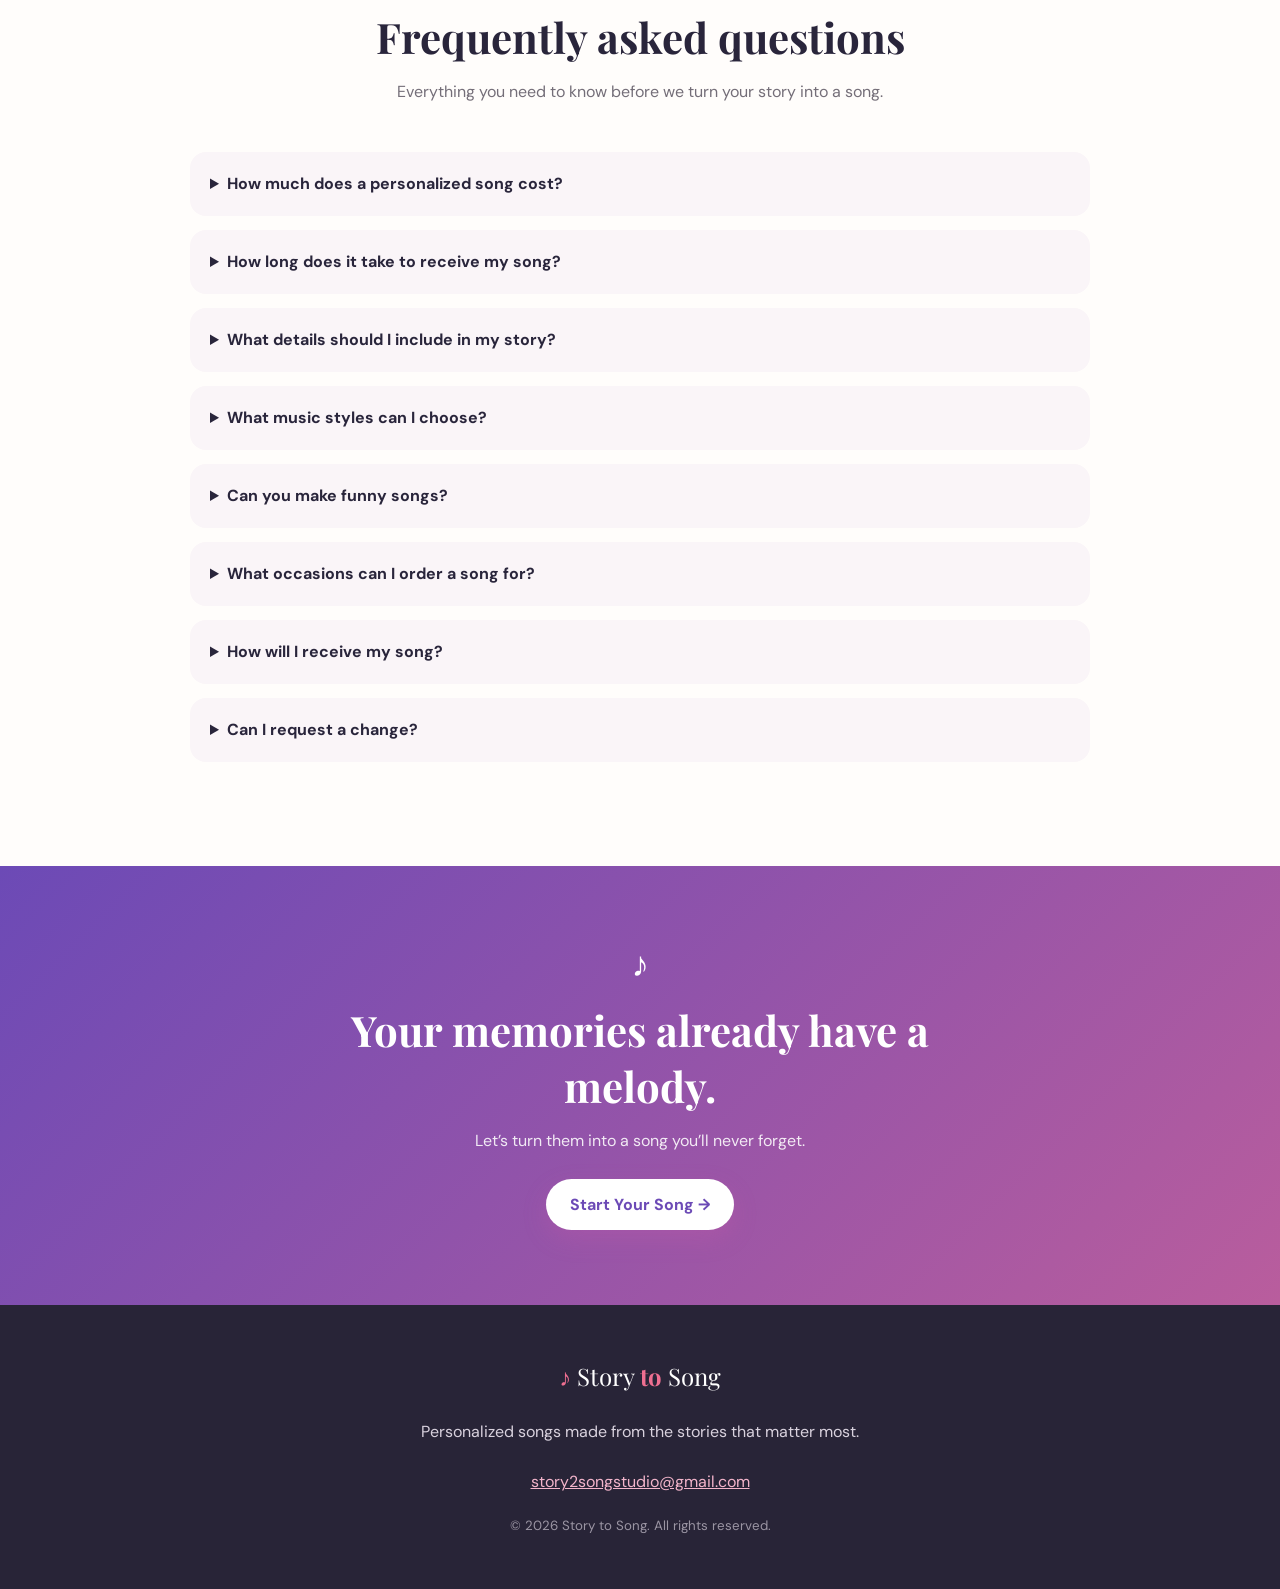
==== commit 189065b1: "Feature Santa Wants a Steak Christmas sample first on homepage" ====
--- a/index.html
+++ b/index.html
@@ -21,7 +21,7 @@
  <div class="hero-copy"><div class="eyebrow">PERSONALIZED SONGS • MADE FROM YOUR STORY</div><h1>Your story turned into<br><span>a personalized song.</span></h1><p><strong>Limited-time offer: $24.99</strong><br>Delivered within 24 hours<br>After payment and submission of your story, we’ll turn your favorite memories into a song made just for you. Perfect for birthdays, weddings, anniversaries, memorials, and meaningful gifts.</p><div class="actions"><a href="#order" class="pill">Create My Song →</a><a href="#listen" class="text-link">▶ Listen to a Sample Song</a></div><p style="font-size:16px">🎁 Play it at the party, send it as a surprise, or make it part of your special day.</p><div class="trust"><span>♥ Made with care</span><span>♫ Personalized to you</span><span>★ A keepsake forever</span></div></div>
  <div class="art-card"><div class="sun"></div><div class="record"><div class="label">YOUR<br>STORY</div></div><div class="float f1">♫</div><div class="float f2">♥</div><div class="float f3">♪</div><div class="caption"><strong>From memories to music</strong><br><span>A gift they’ll never forget.</span></div></div>
 </section>
-<section id="listen" class="sample-preview"><div class="eyebrow">HEAR WHAT A PERSONAL SONG CAN SOUND LIKE</div><h2>Listen to “Still the One I Choose”</h2><p>A romantic song sample from Story to Song.</p><audio controls preload="none" aria-label="Still the One I Choose song sample"><source src="Still%20the%20one%20I%20Choose%20(1).mp3" type="audio/mpeg">Your browser does not support audio playback. <a href="sample.html">Open the sample page</a>.</audio><p><a href="sample.html">Open the sample page</a></p></section>
+<section id="listen" class="sample-preview"><div class="eyebrow">HEAR WHAT A PERSONAL SONG CAN SOUND LIKE</div><h2>🎅 Santa Wants a Steak 🥩</h2><p>A funny, festive family Christmas song — made from real memories. Press play!</p><audio controls preload="none" aria-label="Santa Wants a Steak Christmas song"><source src="Santa%20Wants%20a%20Steak%20%F0%9F%8E%85%F0%9F%A5%A9.mp3" type="audio/mpeg">Your browser does not support audio playback.</audio><h3 style="margin-top:2rem">Still the One I Choose</h3><p>A romantic song sample from Story to Song.</p><audio controls preload="none" aria-label="Still the One I Choose song sample"><source src="Still%20the%20one%20I%20Choose%20(1).mp3" type="audio/mpeg">Your browser does not support audio playback. <a href="sample.html">Open the sample page</a>.</audio><p><a href="sample.html">Open the sample page</a></p></section>
 <section id="how" class="section"><div class="section-head"><div class="eyebrow">SIMPLE & PERSONAL</div><h2>Your story becomes a song in 3 steps</h2><p>You don’t need to write lyrics or know anything about music. Just tell us your story.</p></div><div class="steps"><article><div class="icon">✍</div><div class="num">01</div><h3>Tell us your story</h3><p>Answer a few easy questions about the people, memories and details you want included.</p></article><article><div class="icon">♥</div><div class="num">02</div><h3>We shape the song</h3><p>Your story is crafted into meaningful lyrics and matched with the mood and style you choose.</p></article><article><div class="icon">♫</div><div class="num">03</div><h3>Receive your song</h3><p>Receive your personalized song by email within 24 hours after payment and submission of your story, ready to share, give as a gift, or keep forever. One change is included and may be requested within 5 days of receiving your song.</p></article></div></section>
 <section id="occasions" class="occasions"><div class="section-head"><div class="eyebrow">FOR LIFE'S BIG MOMENTS</div><h2>A song for every story</h2></div><div class="chips occasion-cards"><span><a href="wedding-songs.html" style="color:inherit;text-decoration:underline">💍 Wedding songs</a></span><span><a href="anniversary-songs.html" style="color:inherit;text-decoration:underline">❤️ Anniversary songs</a></span><span><a href="birthday-songs.html" style="color:inherit;text-decoration:underline">🎂 Birthday songs</a></span><span><a href="memorial-songs.html" style="color:inherit;text-decoration:underline">🕊 Memorial songs</a></span><span><a href="kids-songs.html" style="color:inherit;text-decoration:underline">🌟 Songs for kids</a></span><span>👶 New Baby</span><span>👨‍👩‍👧 Family</span><span><a href="mothers-day-songs.html" style="color:inherit;text-decoration:underline">💐 Mother’s Day songs</a></span><span><a href="fathers-day-songs.html" style="color:inherit;text-decoration:underline">👔 Father’s Day songs</a></span><span><a href="retirement-songs.html" style="color:inherit;text-decoration:underline">🎉 Retirement songs</a></span><span>🎁 Just Because</span></div></section>
 <section id="order" class="order"><div class="order-intro"><div class="eyebrow">LET'S MAKE SOMETHING SPECIAL</div><h2>Tell us your story</h2><p>The more details you share, the more personalized your song will be! Include names, favorite memories, inside jokes, personality traits, and anything that makes the person or occasion special.</p><div class="price-card"><span class="eyebrow">LIMITED-TIME OFFER</span><div class="price-amount">$24.99</div><p>A personal gift made from your memories.</p><ul><li>MP3 delivered by email within 24 hours after payment and story submission</li><li>Your choice of music style and mood</li><li>One change requested within 5 days of receiving your song</li></ul></div><div class="quote">“The best songs start with a real memory.”</div></div>
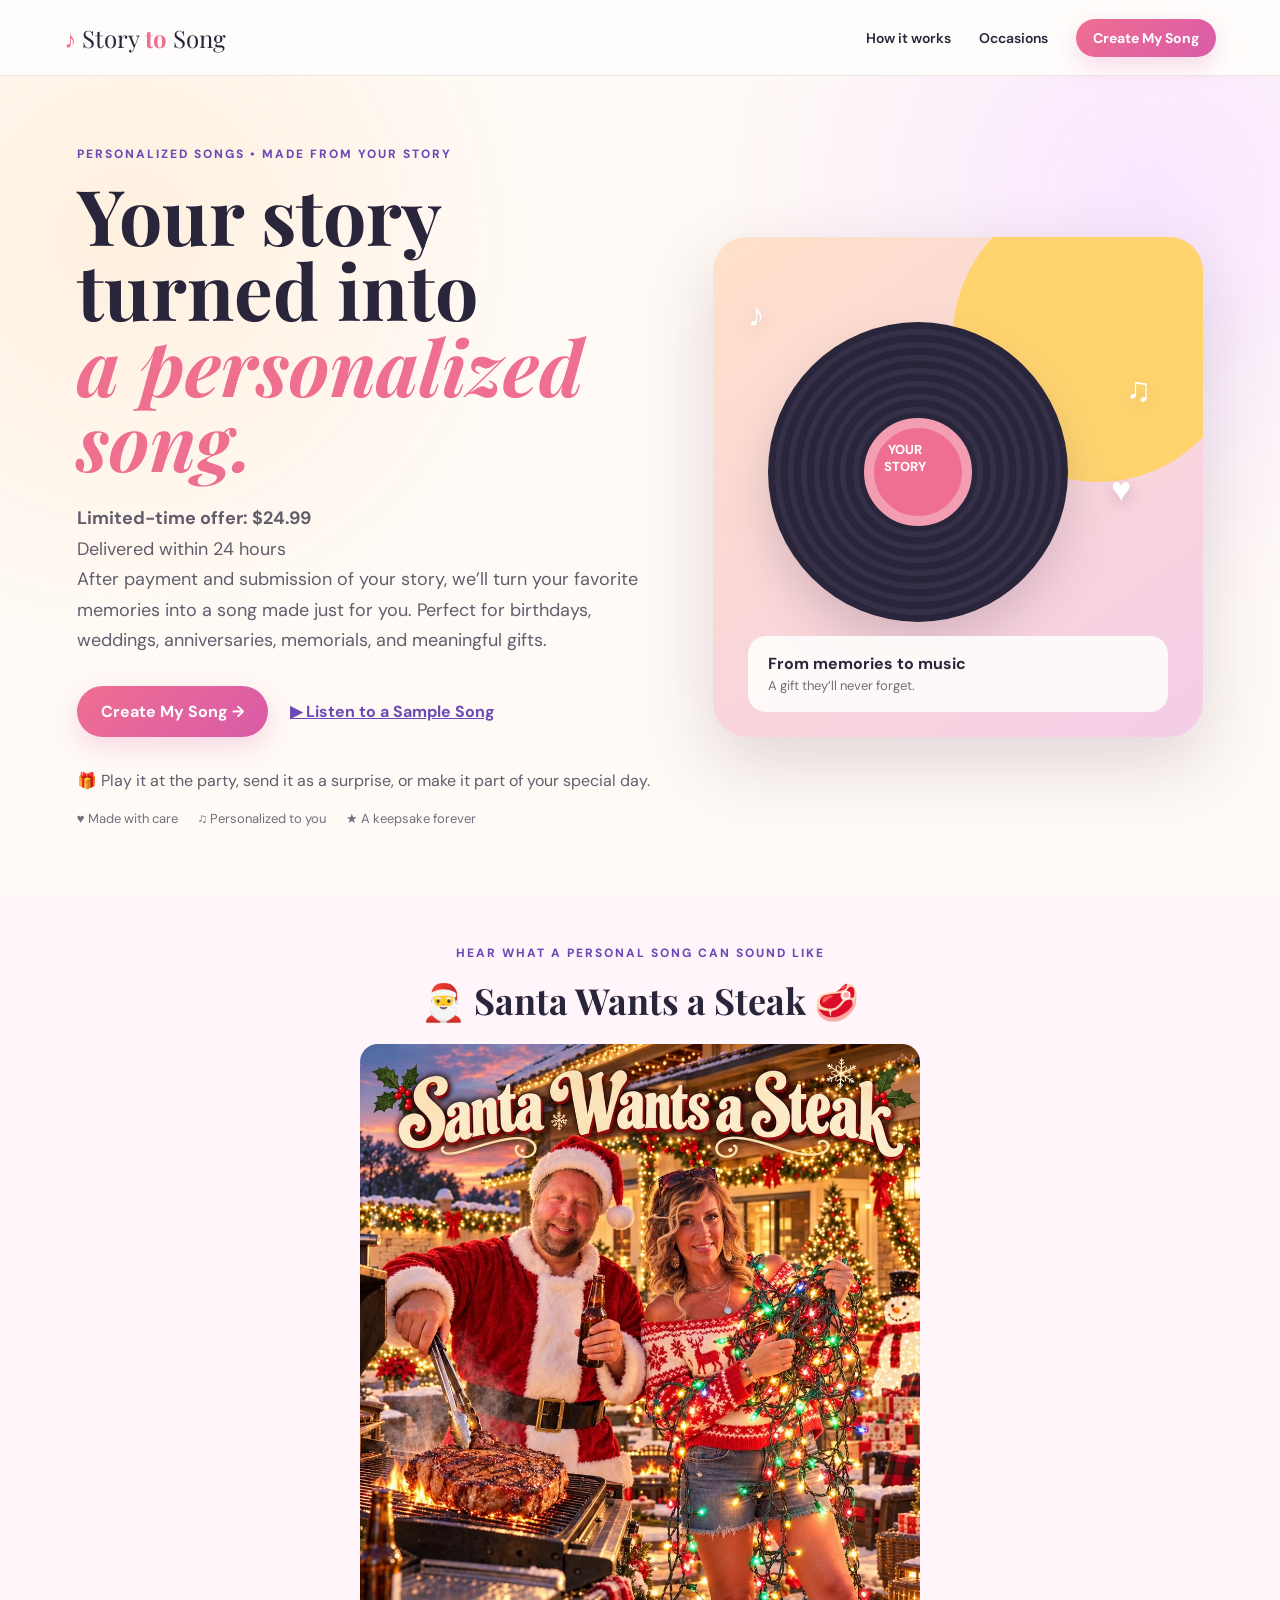
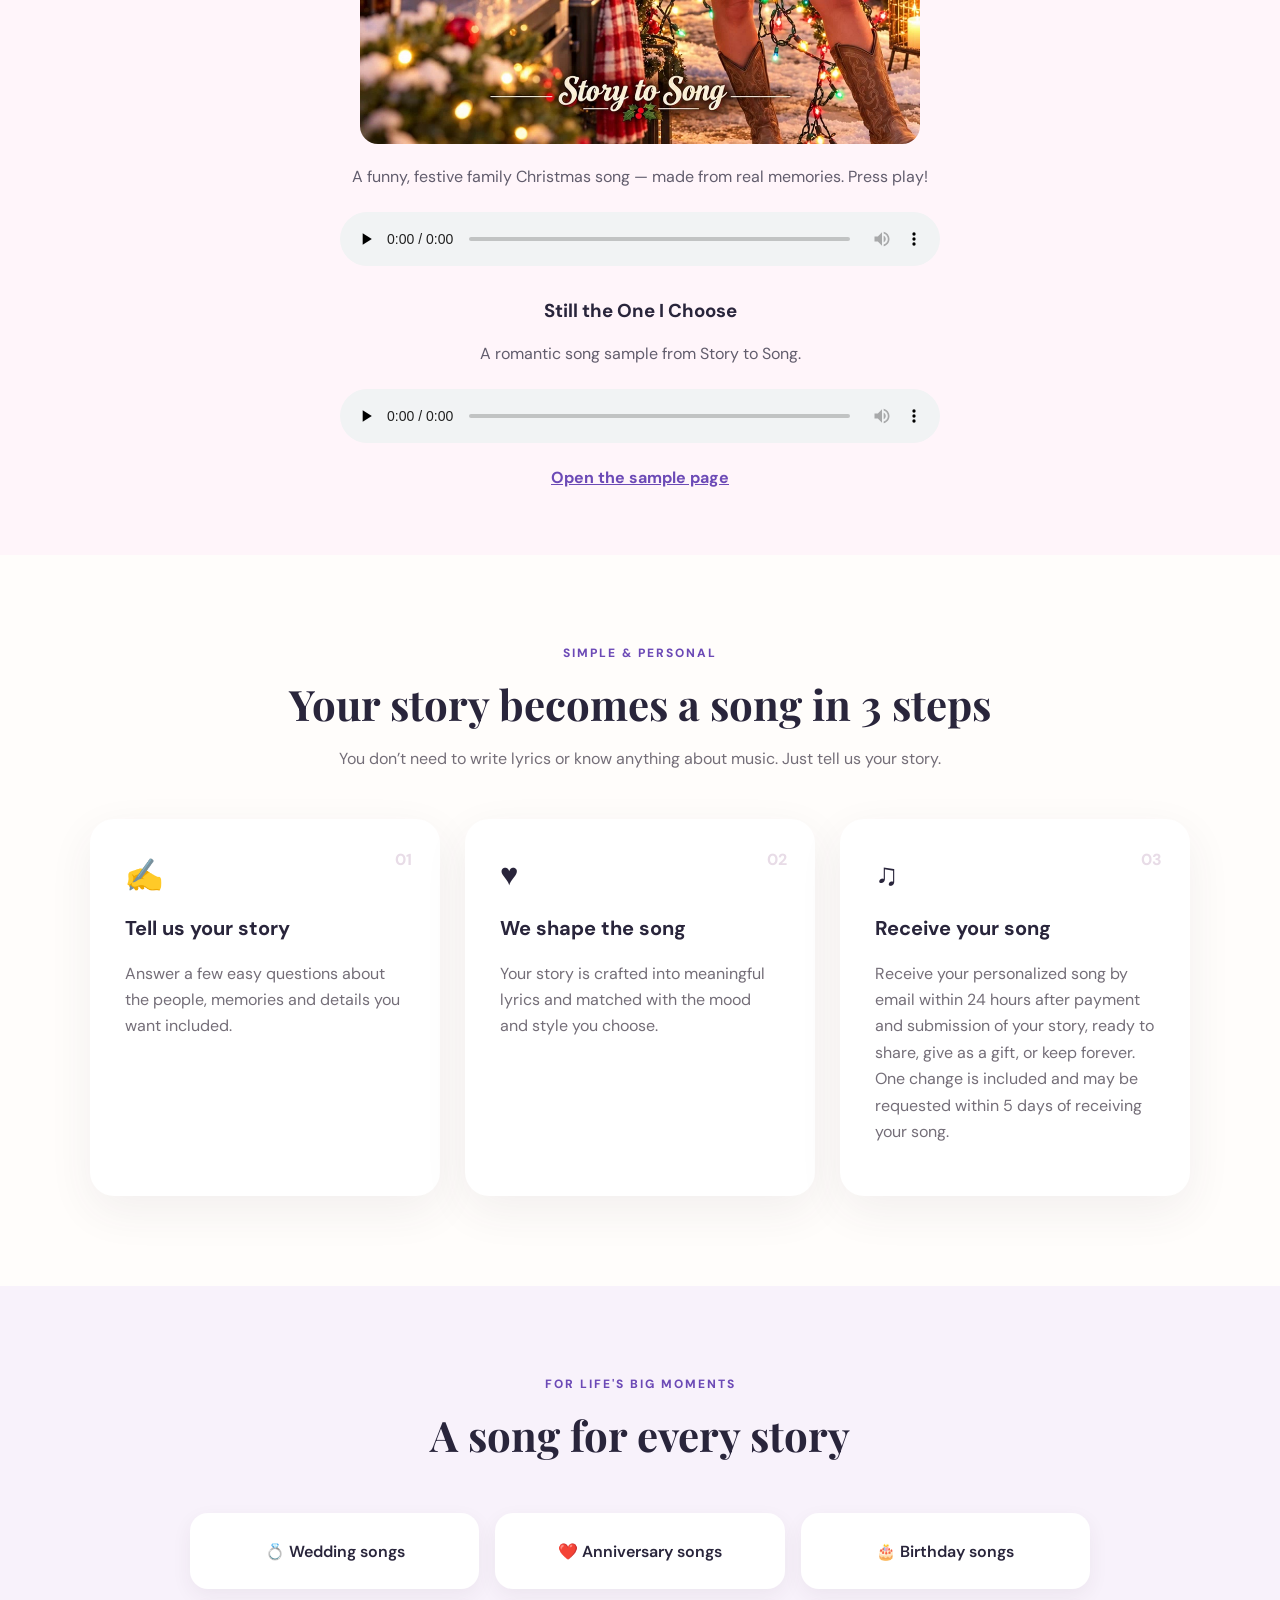
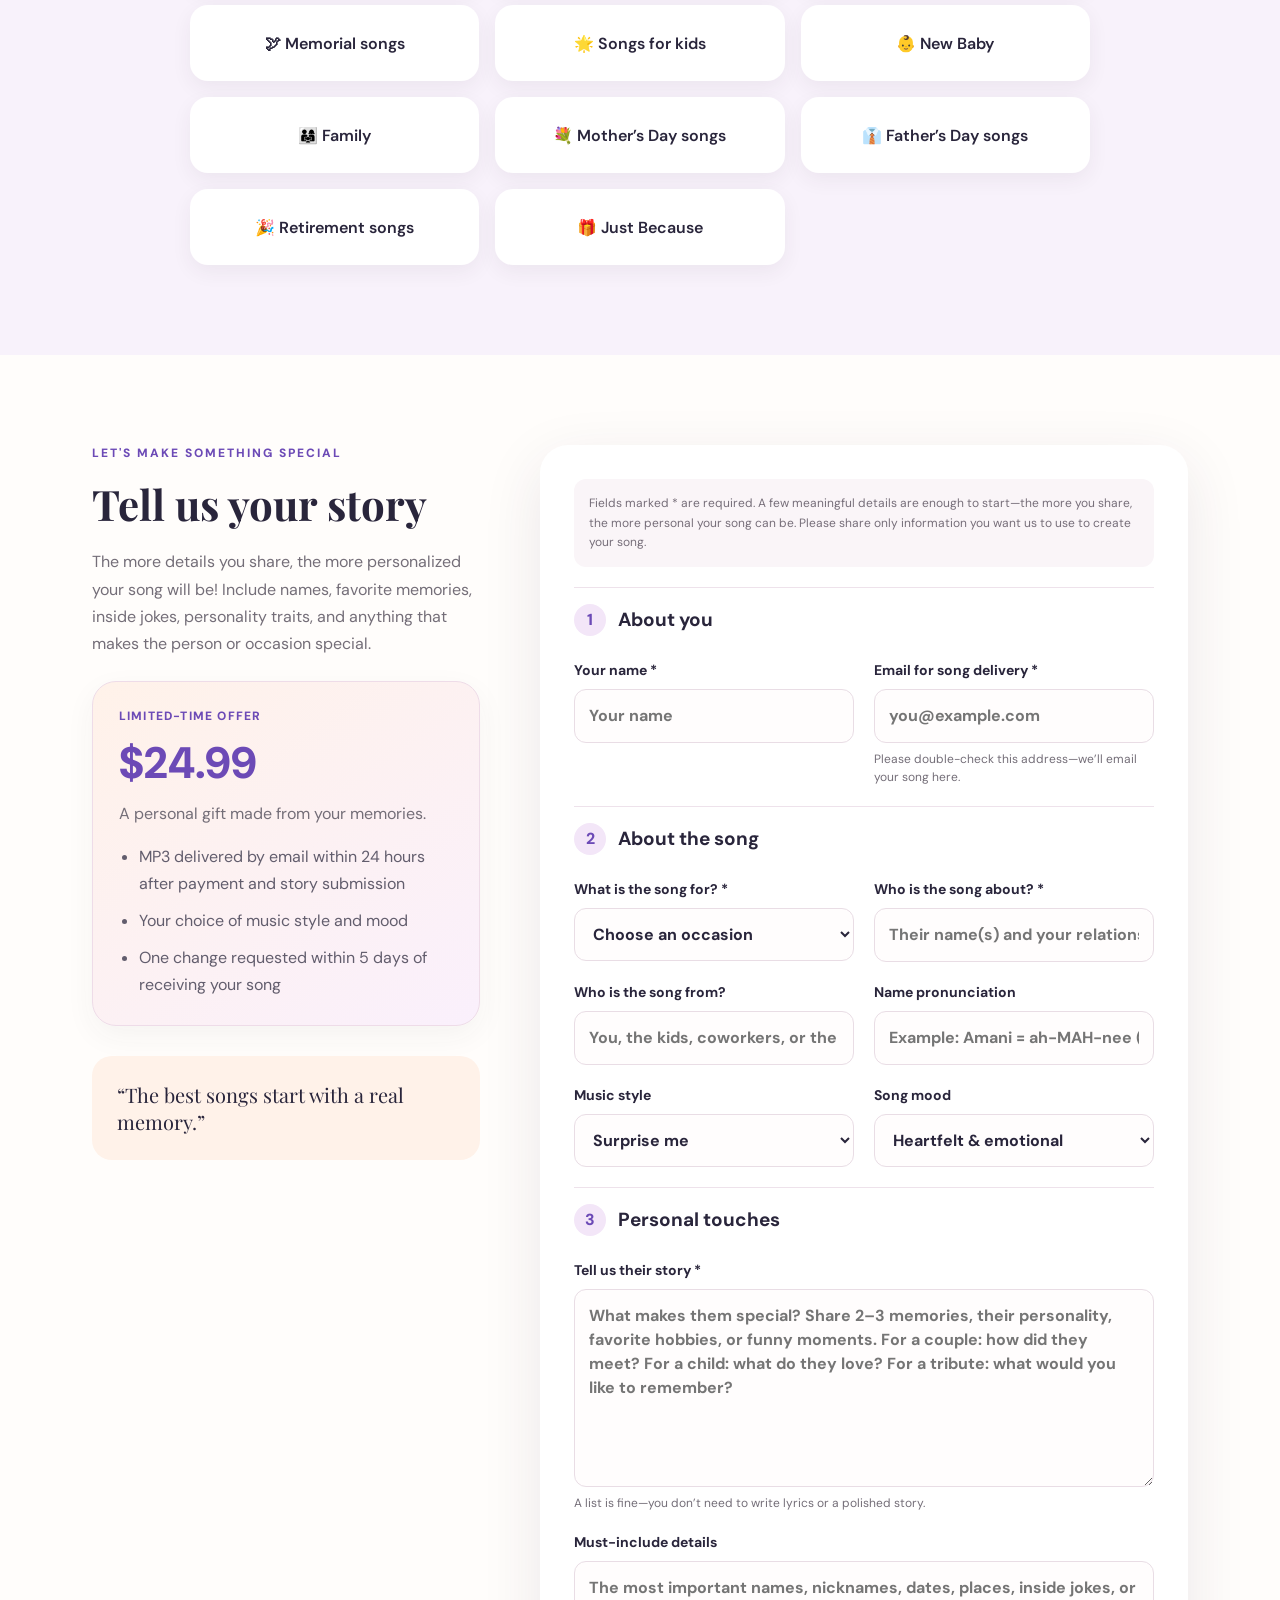
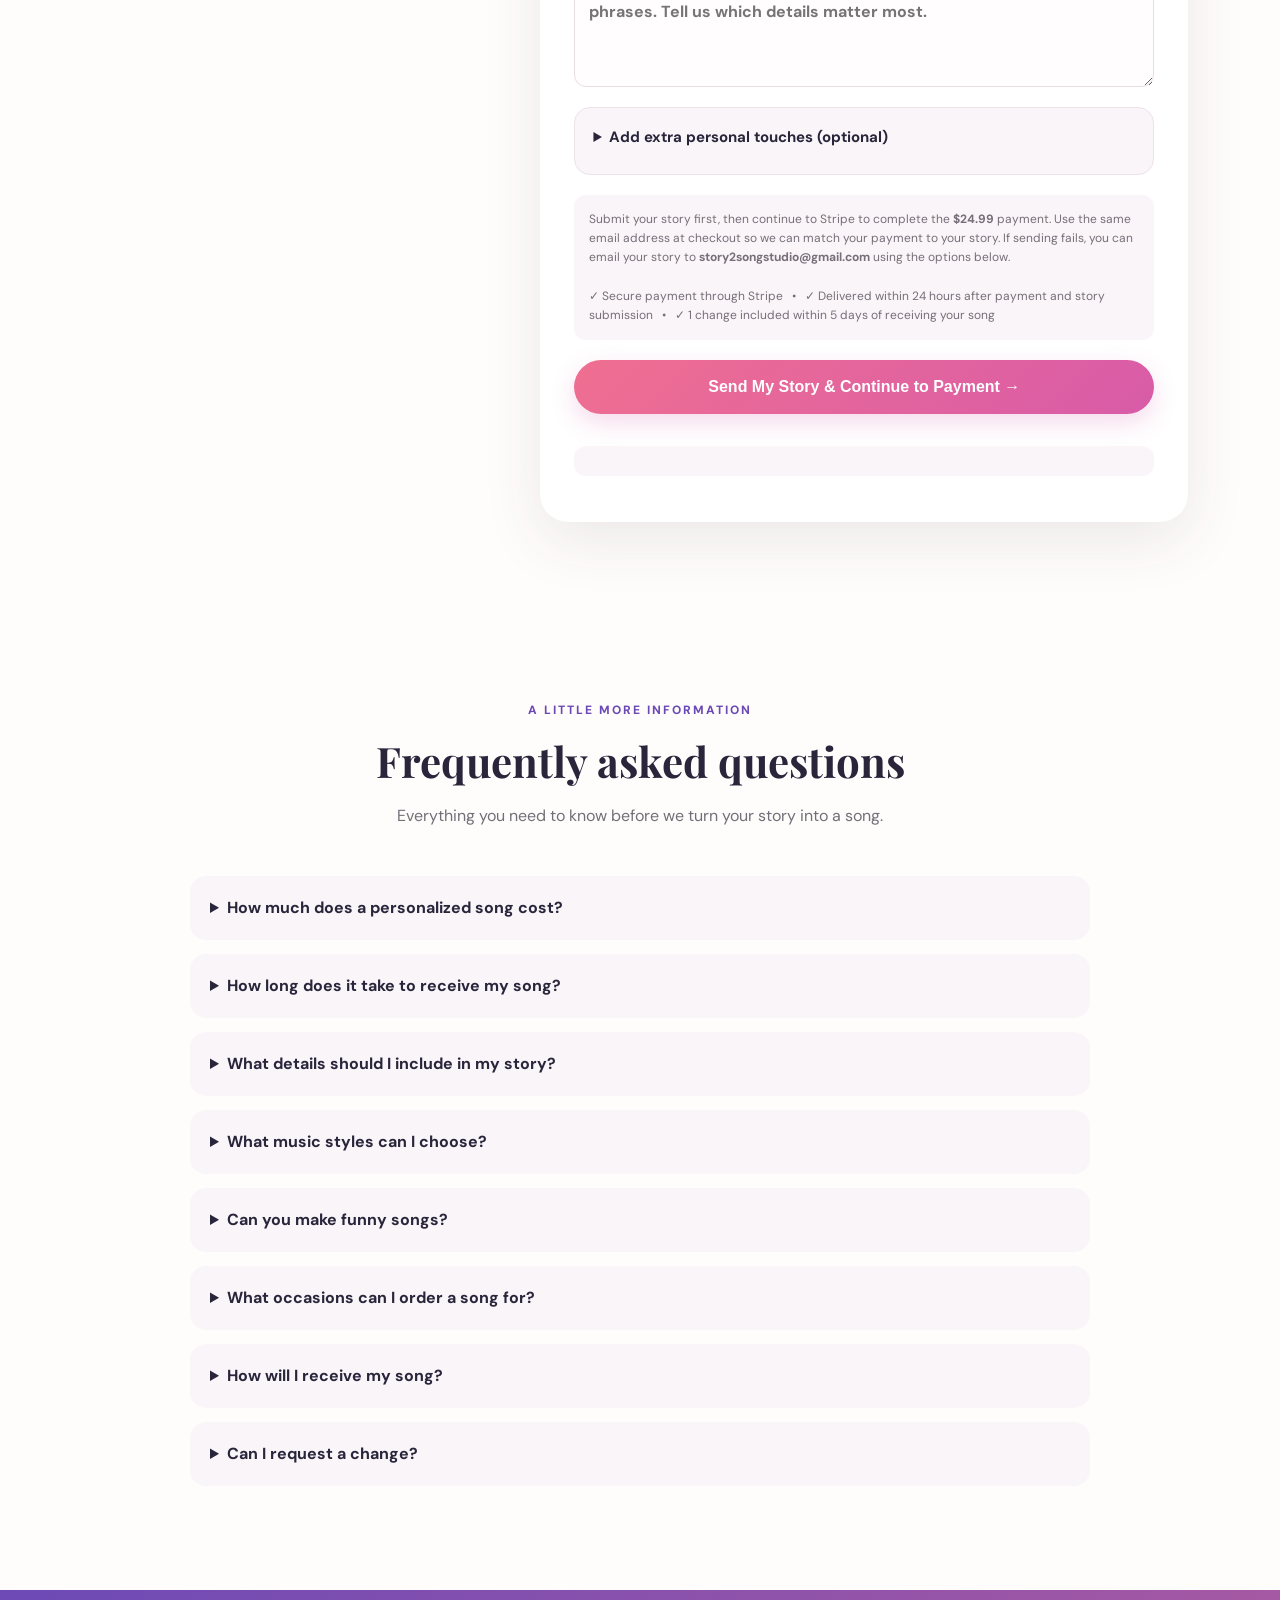
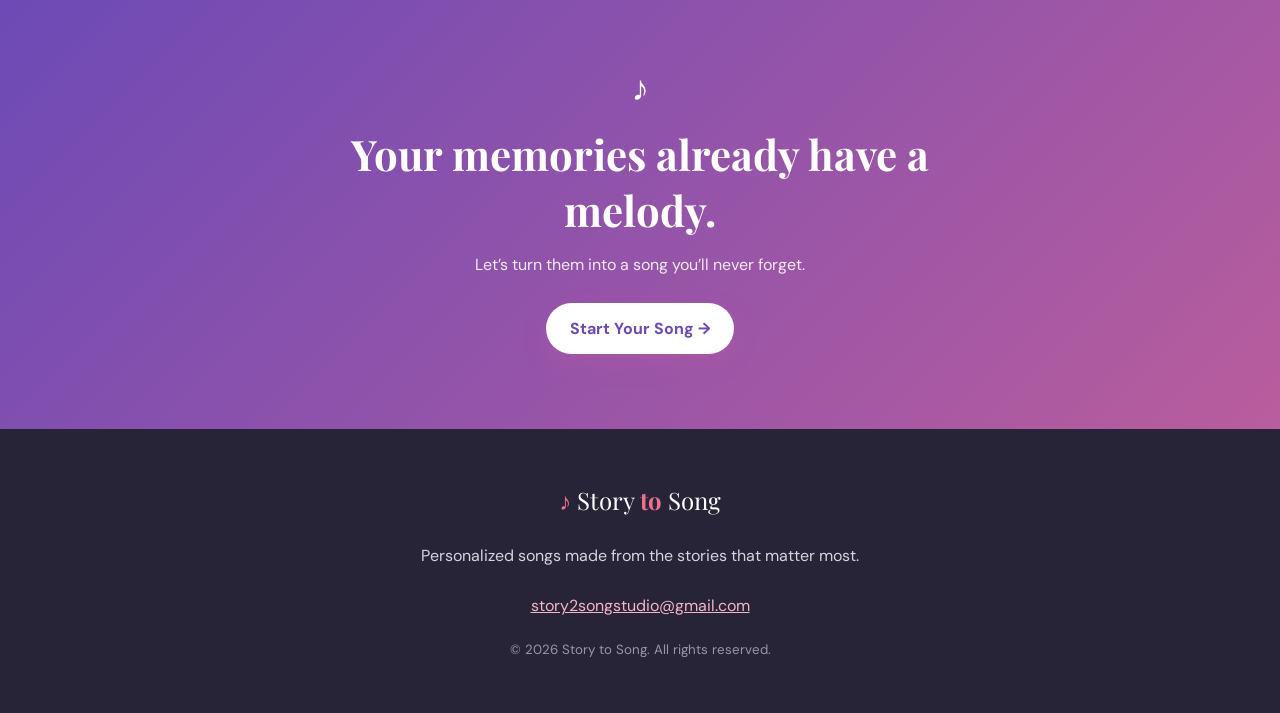
==== commit 820648c1: "Add Christmas picture above Santa Wants a Steak audio demo" ====
--- a/index.html
+++ b/index.html
@@ -21,7 +21,7 @@
  <div class="hero-copy"><div class="eyebrow">PERSONALIZED SONGS • MADE FROM YOUR STORY</div><h1>Your story turned into<br><span>a personalized song.</span></h1><p><strong>Limited-time offer: $24.99</strong><br>Delivered within 24 hours<br>After payment and submission of your story, we’ll turn your favorite memories into a song made just for you. Perfect for birthdays, weddings, anniversaries, memorials, and meaningful gifts.</p><div class="actions"><a href="#order" class="pill">Create My Song →</a><a href="#listen" class="text-link">▶ Listen to a Sample Song</a></div><p style="font-size:16px">🎁 Play it at the party, send it as a surprise, or make it part of your special day.</p><div class="trust"><span>♥ Made with care</span><span>♫ Personalized to you</span><span>★ A keepsake forever</span></div></div>
  <div class="art-card"><div class="sun"></div><div class="record"><div class="label">YOUR<br>STORY</div></div><div class="float f1">♫</div><div class="float f2">♥</div><div class="float f3">♪</div><div class="caption"><strong>From memories to music</strong><br><span>A gift they’ll never forget.</span></div></div>
 </section>
-<section id="listen" class="sample-preview"><div class="eyebrow">HEAR WHAT A PERSONAL SONG CAN SOUND LIKE</div><h2>🎅 Santa Wants a Steak 🥩</h2><p>A funny, festive family Christmas song — made from real memories. Press play!</p><audio controls preload="none" aria-label="Santa Wants a Steak Christmas song"><source src="Santa%20Wants%20a%20Steak%20%F0%9F%8E%85%F0%9F%A5%A9.mp3" type="audio/mpeg">Your browser does not support audio playback.</audio><h3 style="margin-top:2rem">Still the One I Choose</h3><p>A romantic song sample from Story to Song.</p><audio controls preload="none" aria-label="Still the One I Choose song sample"><source src="Still%20the%20one%20I%20Choose%20(1).mp3" type="audio/mpeg">Your browser does not support audio playback. <a href="sample.html">Open the sample page</a>.</audio><p><a href="sample.html">Open the sample page</a></p></section>
+<section id="listen" class="sample-preview"><div class="eyebrow">HEAR WHAT A PERSONAL SONG CAN SOUND LIKE</div><h2>🎅 Santa Wants a Steak 🥩</h2><img src="santa-christmas-picture.jpg" alt="Funny Christmas scene for Santa Wants a Steak personalized song" loading="lazy" style="display:block;width:100%;max-width:560px;height:auto;margin:1.25rem auto;border-radius:18px;"><p>A funny, festive family Christmas song — made from real memories. Press play!</p><audio controls preload="none" aria-label="Santa Wants a Steak Christmas song"><source src="Santa%20Wants%20a%20Steak%20%F0%9F%8E%85%F0%9F%A5%A9.mp3" type="audio/mpeg">Your browser does not support audio playback.</audio><h3 style="margin-top:2rem">Still the One I Choose</h3><p>A romantic song sample from Story to Song.</p><audio controls preload="none" aria-label="Still the One I Choose song sample"><source src="Still%20the%20one%20I%20Choose%20(1).mp3" type="audio/mpeg">Your browser does not support audio playback. <a href="sample.html">Open the sample page</a>.</audio><p><a href="sample.html">Open the sample page</a></p></section>
 <section id="how" class="section"><div class="section-head"><div class="eyebrow">SIMPLE & PERSONAL</div><h2>Your story becomes a song in 3 steps</h2><p>You don’t need to write lyrics or know anything about music. Just tell us your story.</p></div><div class="steps"><article><div class="icon">✍</div><div class="num">01</div><h3>Tell us your story</h3><p>Answer a few easy questions about the people, memories and details you want included.</p></article><article><div class="icon">♥</div><div class="num">02</div><h3>We shape the song</h3><p>Your story is crafted into meaningful lyrics and matched with the mood and style you choose.</p></article><article><div class="icon">♫</div><div class="num">03</div><h3>Receive your song</h3><p>Receive your personalized song by email within 24 hours after payment and submission of your story, ready to share, give as a gift, or keep forever. One change is included and may be requested within 5 days of receiving your song.</p></article></div></section>
 <section id="occasions" class="occasions"><div class="section-head"><div class="eyebrow">FOR LIFE'S BIG MOMENTS</div><h2>A song for every story</h2></div><div class="chips occasion-cards"><span><a href="wedding-songs.html" style="color:inherit;text-decoration:underline">💍 Wedding songs</a></span><span><a href="anniversary-songs.html" style="color:inherit;text-decoration:underline">❤️ Anniversary songs</a></span><span><a href="birthday-songs.html" style="color:inherit;text-decoration:underline">🎂 Birthday songs</a></span><span><a href="memorial-songs.html" style="color:inherit;text-decoration:underline">🕊 Memorial songs</a></span><span><a href="kids-songs.html" style="color:inherit;text-decoration:underline">🌟 Songs for kids</a></span><span>👶 New Baby</span><span>👨‍👩‍👧 Family</span><span><a href="mothers-day-songs.html" style="color:inherit;text-decoration:underline">💐 Mother’s Day songs</a></span><span><a href="fathers-day-songs.html" style="color:inherit;text-decoration:underline">👔 Father’s Day songs</a></span><span><a href="retirement-songs.html" style="color:inherit;text-decoration:underline">🎉 Retirement songs</a></span><span>🎁 Just Because</span></div></section>
 <section id="order" class="order"><div class="order-intro"><div class="eyebrow">LET'S MAKE SOMETHING SPECIAL</div><h2>Tell us your story</h2><p>The more details you share, the more personalized your song will be! Include names, favorite memories, inside jokes, personality traits, and anything that makes the person or occasion special.</p><div class="price-card"><span class="eyebrow">LIMITED-TIME OFFER</span><div class="price-amount">$24.99</div><p>A personal gift made from your memories.</p><ul><li>MP3 delivered by email within 24 hours after payment and story submission</li><li>Your choice of music style and mood</li><li>One change requested within 5 days of receiving your song</li></ul></div><div class="quote">“The best songs start with a real memory.”</div></div>
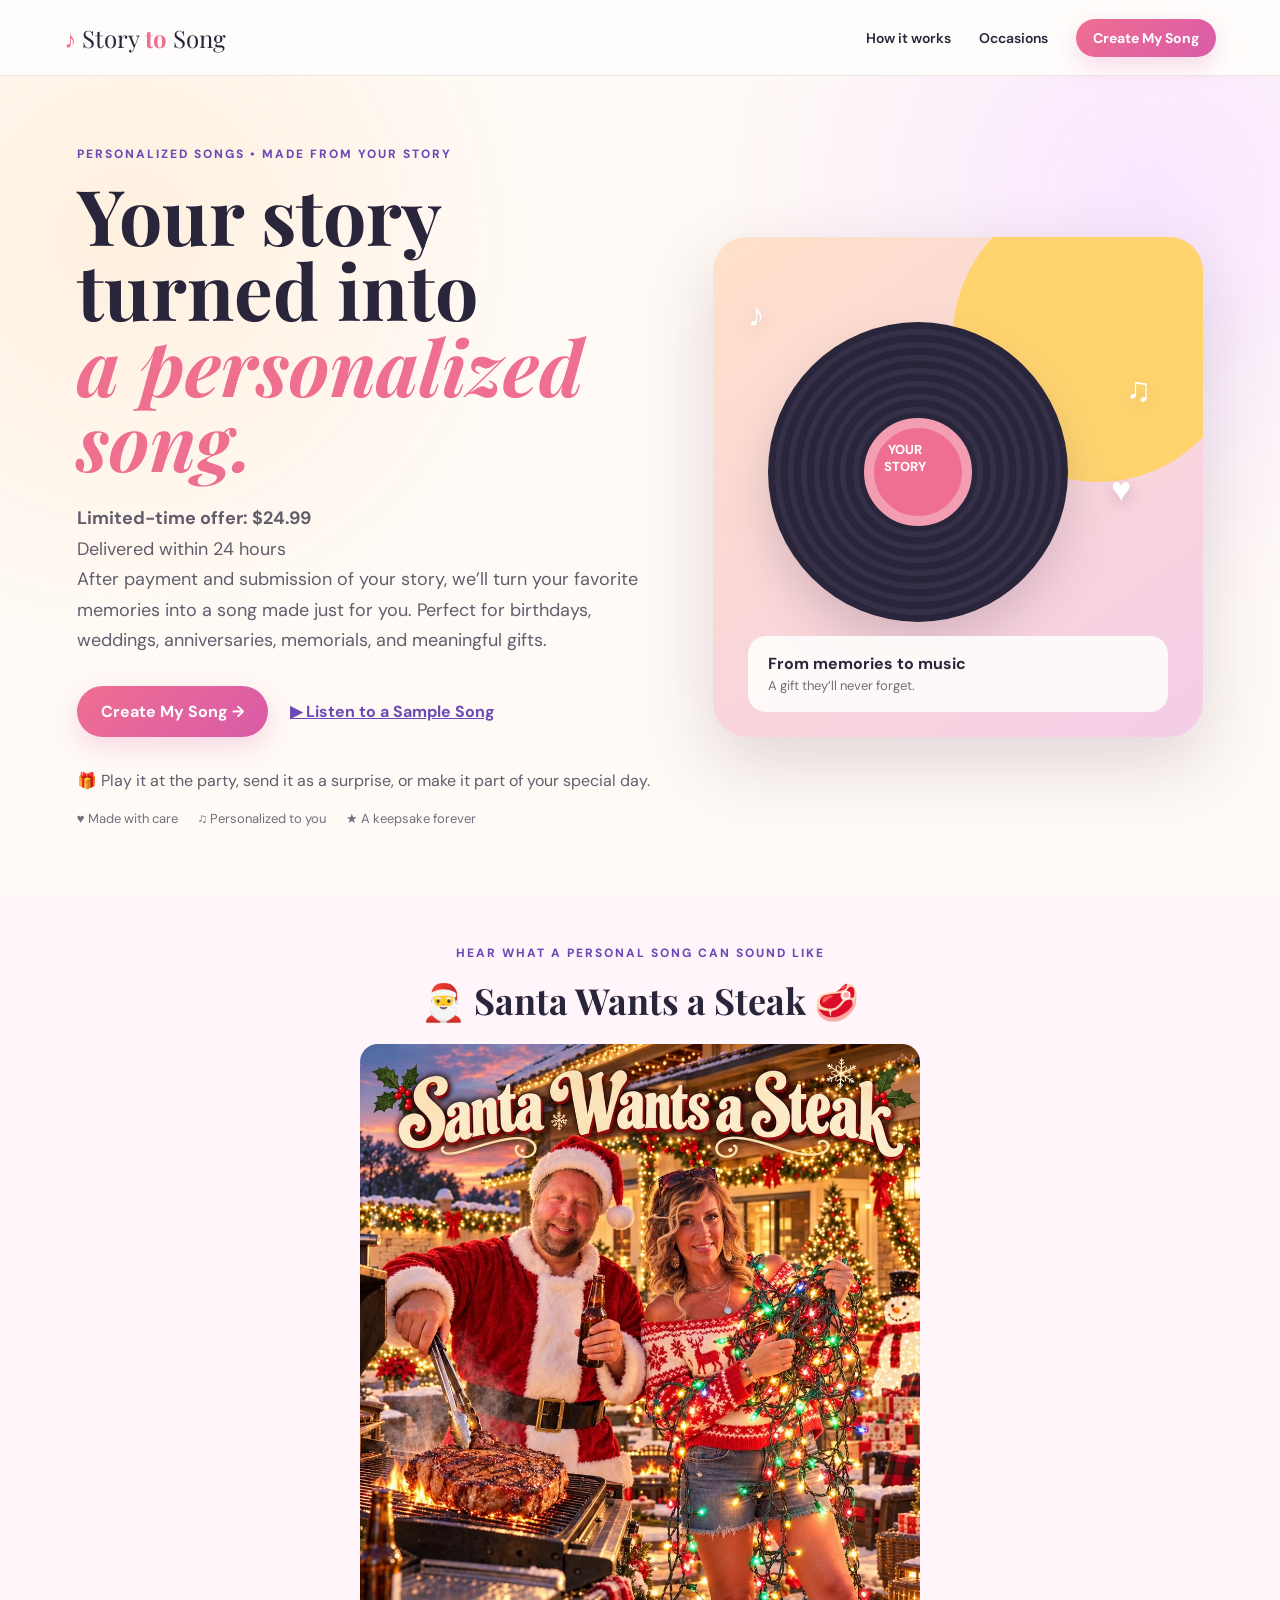
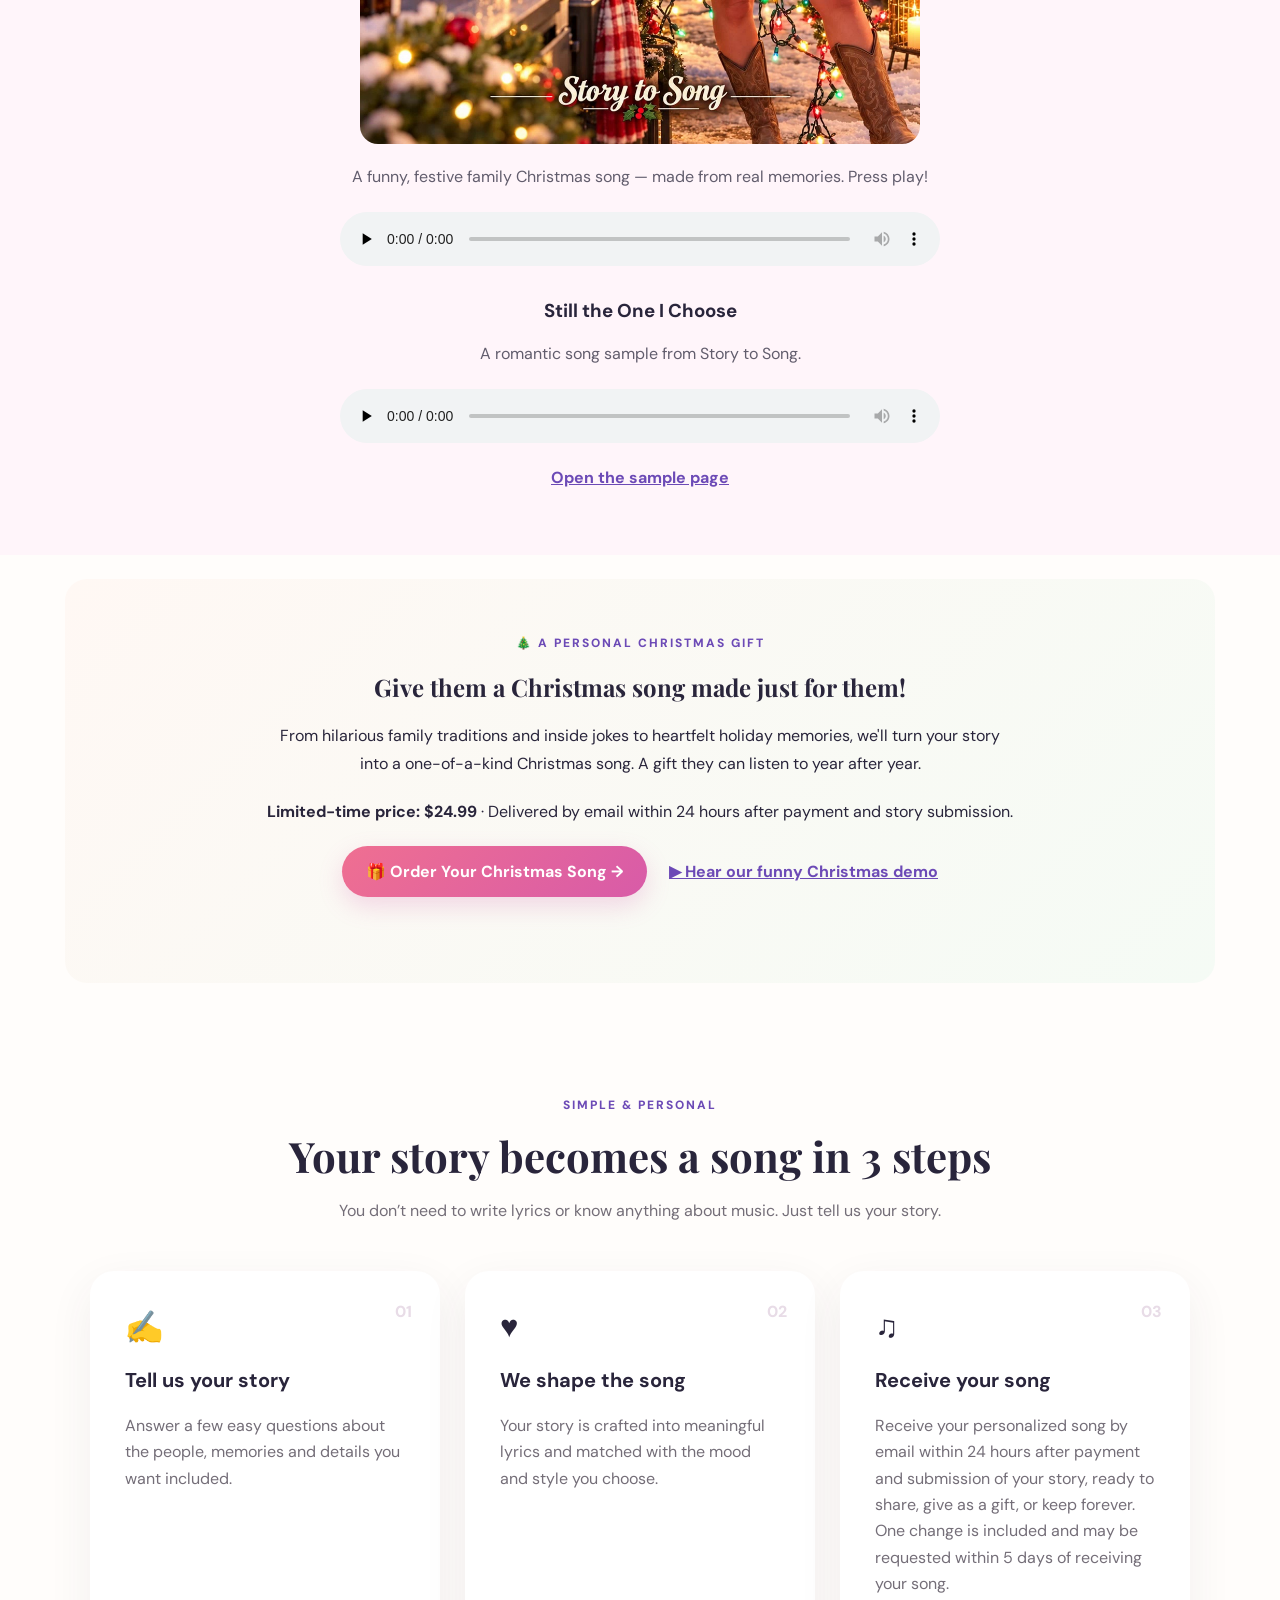
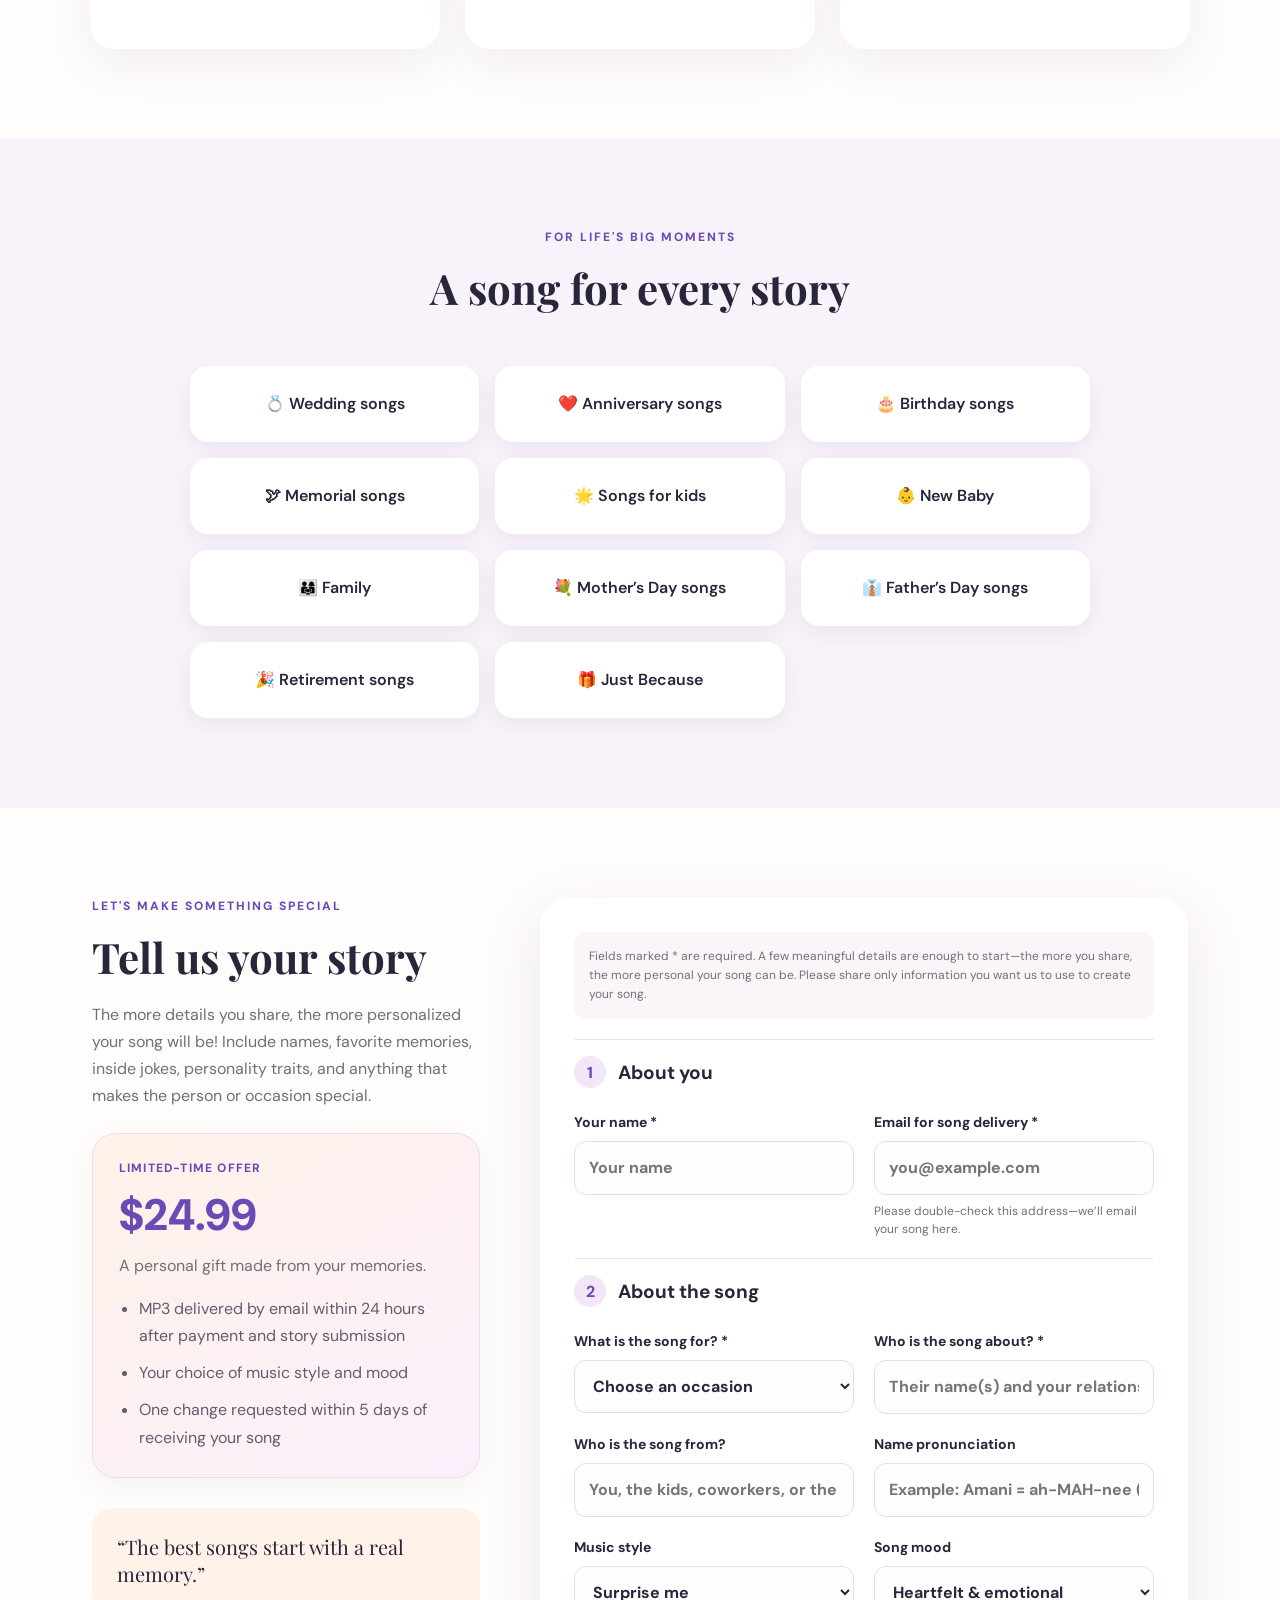
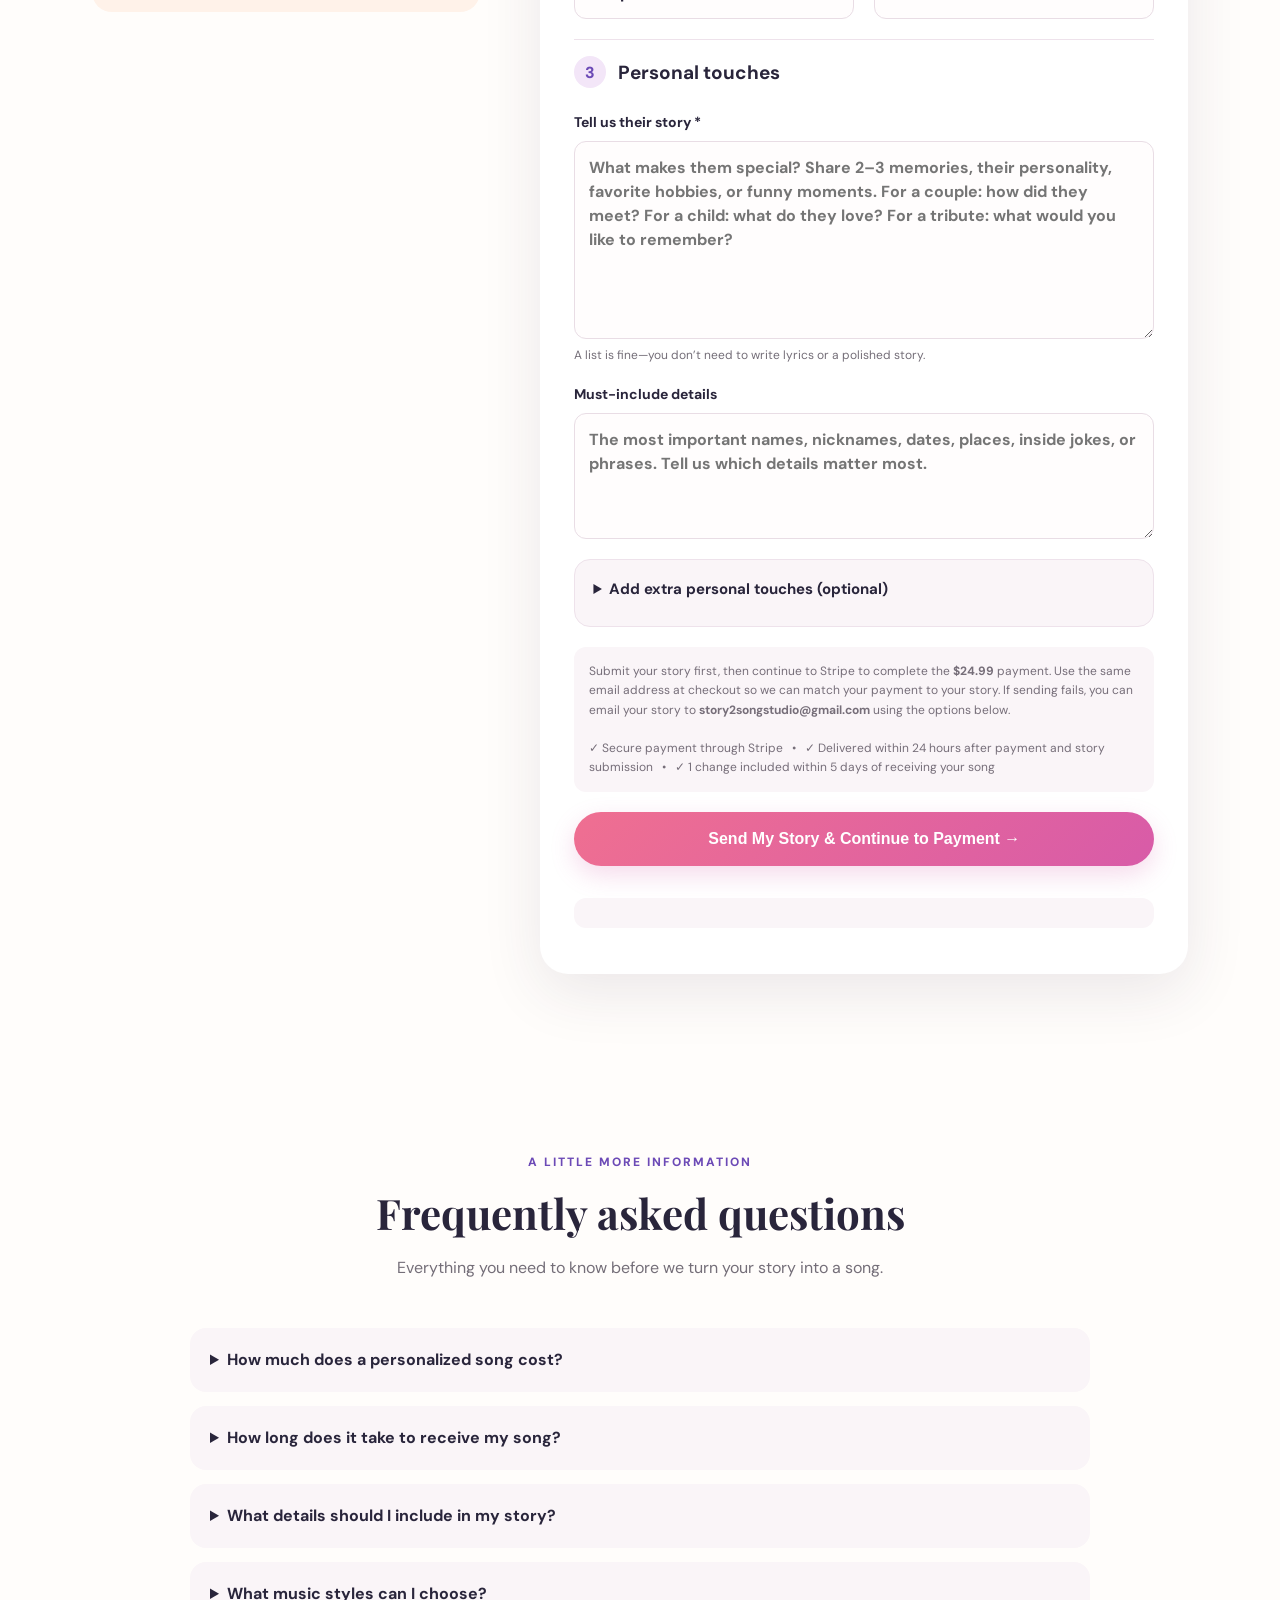
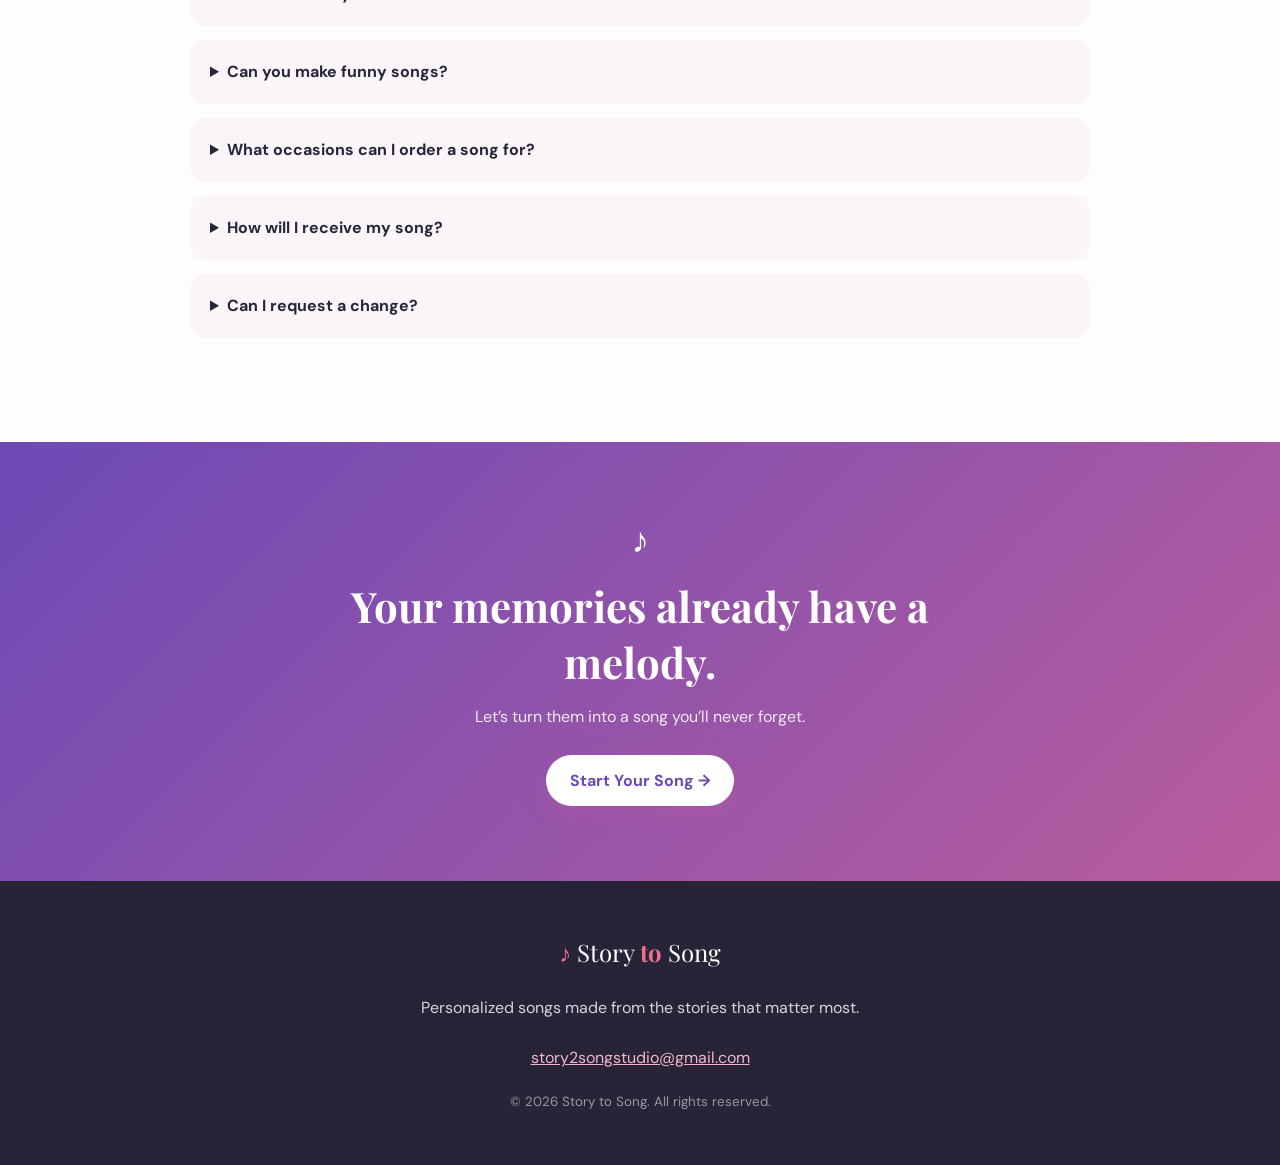
==== commit b782704b: "Add Christmas gift promotion and order button" ====
--- a/index.html
+++ b/index.html
@@ -22,6 +22,7 @@
  <div class="art-card"><div class="sun"></div><div class="record"><div class="label">YOUR<br>STORY</div></div><div class="float f1">♫</div><div class="float f2">♥</div><div class="float f3">♪</div><div class="caption"><strong>From memories to music</strong><br><span>A gift they’ll never forget.</span></div></div>
 </section>
 <section id="listen" class="sample-preview"><div class="eyebrow">HEAR WHAT A PERSONAL SONG CAN SOUND LIKE</div><h2>🎅 Santa Wants a Steak 🥩</h2><img src="santa-christmas-picture.jpg" alt="Funny Christmas scene for Santa Wants a Steak personalized song" loading="lazy" style="display:block;width:100%;max-width:560px;height:auto;margin:1.25rem auto;border-radius:18px;"><p>A funny, festive family Christmas song — made from real memories. Press play!</p><audio controls preload="none" aria-label="Santa Wants a Steak Christmas song"><source src="Santa%20Wants%20a%20Steak%20%F0%9F%8E%85%F0%9F%A5%A9.mp3" type="audio/mpeg">Your browser does not support audio playback.</audio><h3 style="margin-top:2rem">Still the One I Choose</h3><p>A romantic song sample from Story to Song.</p><audio controls preload="none" aria-label="Still the One I Choose song sample"><source src="Still%20the%20one%20I%20Choose%20(1).mp3" type="audio/mpeg">Your browser does not support audio playback. <a href="sample.html">Open the sample page</a>.</audio><p><a href="sample.html">Open the sample page</a></p></section>
+<section id="christmas-gifts" class="section" style="background:linear-gradient(135deg,#fff8f4,#f5fbf5);text-align:center;padding:3.5rem 1.25rem;border-radius:22px;margin:1.5rem auto;max-width:1150px"><div class="eyebrow">🎄 A PERSONAL CHRISTMAS GIFT</div><h2>Give them a Christmas song made just for them!</h2><p style="max-width:720px;margin:1rem auto 1.5rem;line-height:1.7">From hilarious family traditions and inside jokes to heartfelt holiday memories, we'll turn your story into a one-of-a-kind Christmas song. A gift they can listen to year after year.</p><p><strong>Limited-time price: $24.99</strong> · Delivered by email within 24 hours after payment and story submission.</p><div class="actions" style="justify-content:center;margin-top:1.5rem"><a class="pill" href="#order" id="christmas-order-button">🎁 Order Your Christmas Song →</a><a class="text-link" href="#listen">▶ Hear our funny Christmas demo</a></div></section>
 <section id="how" class="section"><div class="section-head"><div class="eyebrow">SIMPLE & PERSONAL</div><h2>Your story becomes a song in 3 steps</h2><p>You don’t need to write lyrics or know anything about music. Just tell us your story.</p></div><div class="steps"><article><div class="icon">✍</div><div class="num">01</div><h3>Tell us your story</h3><p>Answer a few easy questions about the people, memories and details you want included.</p></article><article><div class="icon">♥</div><div class="num">02</div><h3>We shape the song</h3><p>Your story is crafted into meaningful lyrics and matched with the mood and style you choose.</p></article><article><div class="icon">♫</div><div class="num">03</div><h3>Receive your song</h3><p>Receive your personalized song by email within 24 hours after payment and submission of your story, ready to share, give as a gift, or keep forever. One change is included and may be requested within 5 days of receiving your song.</p></article></div></section>
 <section id="occasions" class="occasions"><div class="section-head"><div class="eyebrow">FOR LIFE'S BIG MOMENTS</div><h2>A song for every story</h2></div><div class="chips occasion-cards"><span><a href="wedding-songs.html" style="color:inherit;text-decoration:underline">💍 Wedding songs</a></span><span><a href="anniversary-songs.html" style="color:inherit;text-decoration:underline">❤️ Anniversary songs</a></span><span><a href="birthday-songs.html" style="color:inherit;text-decoration:underline">🎂 Birthday songs</a></span><span><a href="memorial-songs.html" style="color:inherit;text-decoration:underline">🕊 Memorial songs</a></span><span><a href="kids-songs.html" style="color:inherit;text-decoration:underline">🌟 Songs for kids</a></span><span>👶 New Baby</span><span>👨‍👩‍👧 Family</span><span><a href="mothers-day-songs.html" style="color:inherit;text-decoration:underline">💐 Mother’s Day songs</a></span><span><a href="fathers-day-songs.html" style="color:inherit;text-decoration:underline">👔 Father’s Day songs</a></span><span><a href="retirement-songs.html" style="color:inherit;text-decoration:underline">🎉 Retirement songs</a></span><span>🎁 Just Because</span></div></section>
 <section id="order" class="order"><div class="order-intro"><div class="eyebrow">LET'S MAKE SOMETHING SPECIAL</div><h2>Tell us your story</h2><p>The more details you share, the more personalized your song will be! Include names, favorite memories, inside jokes, personality traits, and anything that makes the person or occasion special.</p><div class="price-card"><span class="eyebrow">LIMITED-TIME OFFER</span><div class="price-amount">$24.99</div><p>A personal gift made from your memories.</p><ul><li>MP3 delivered by email within 24 hours after payment and story submission</li><li>Your choice of music style and mood</li><li>One change requested within 5 days of receiving your song</li></ul></div><div class="quote">“The best songs start with a real memory.”</div></div>
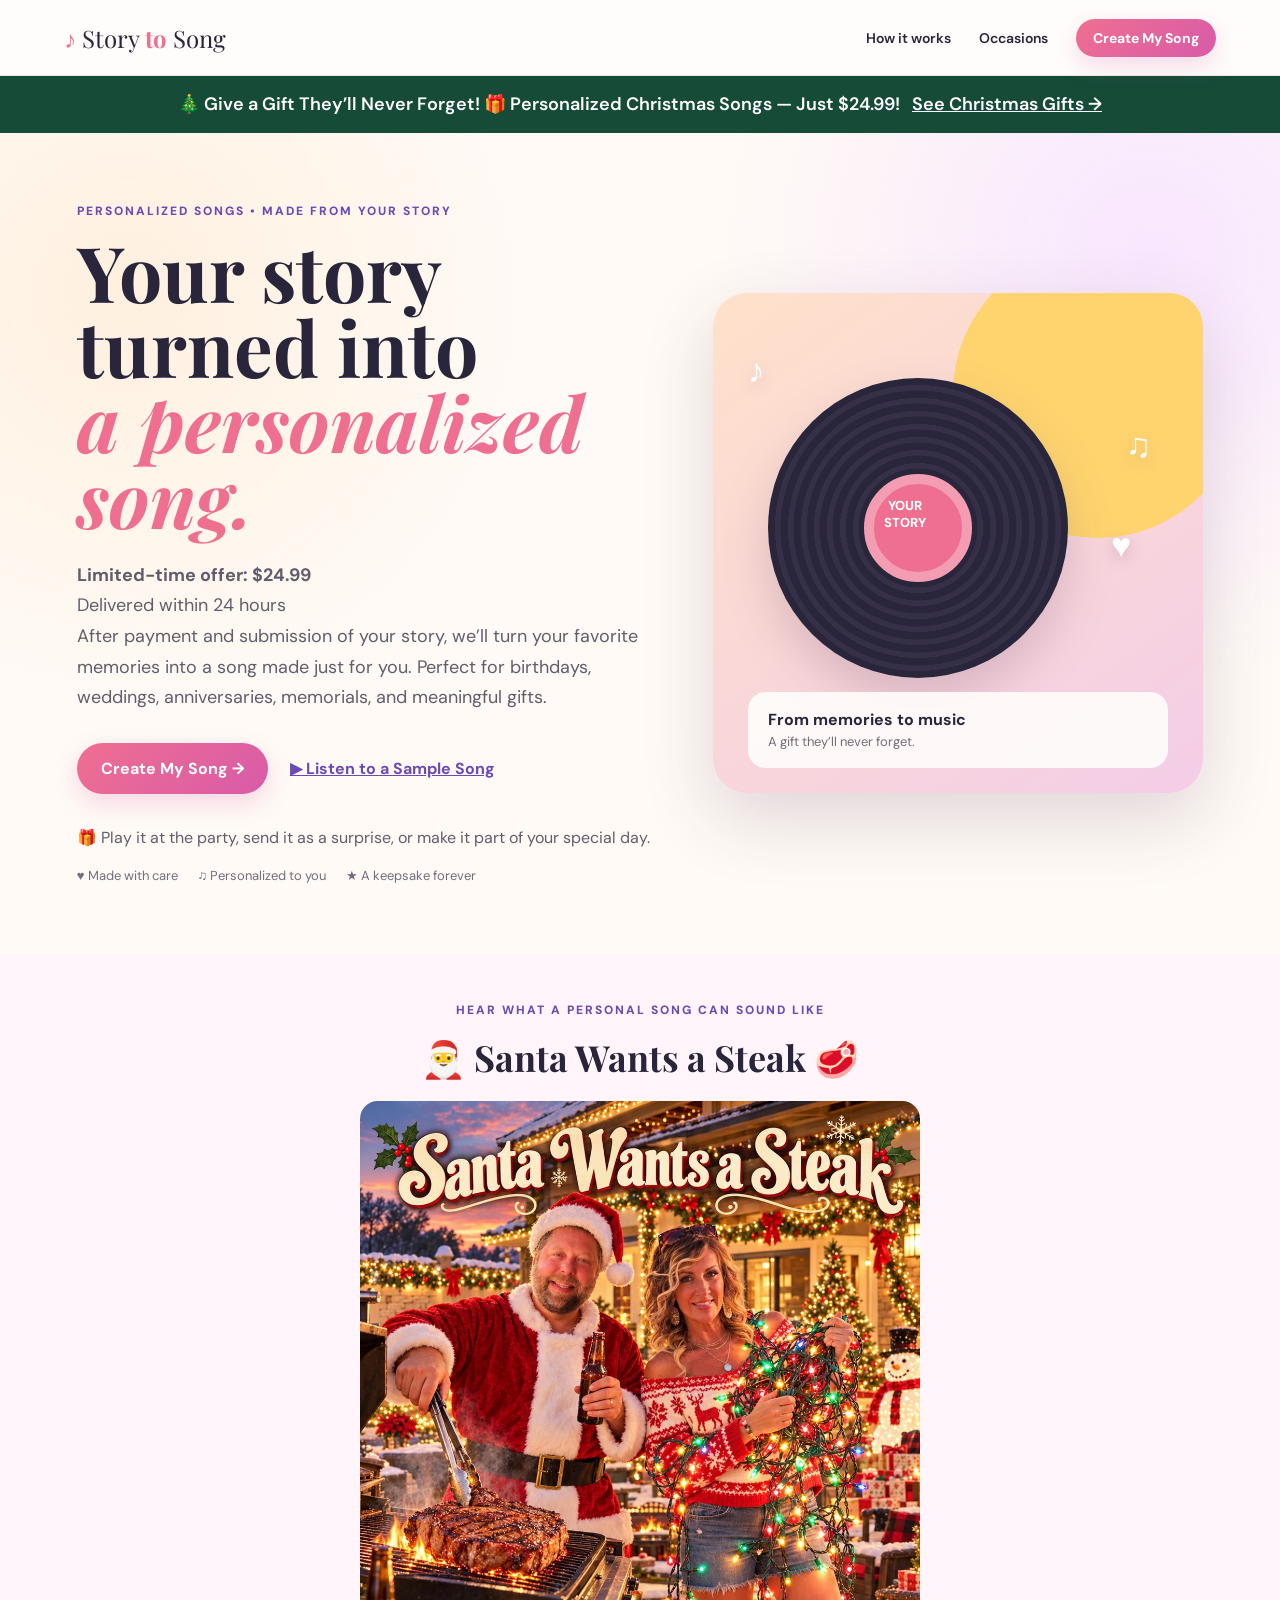
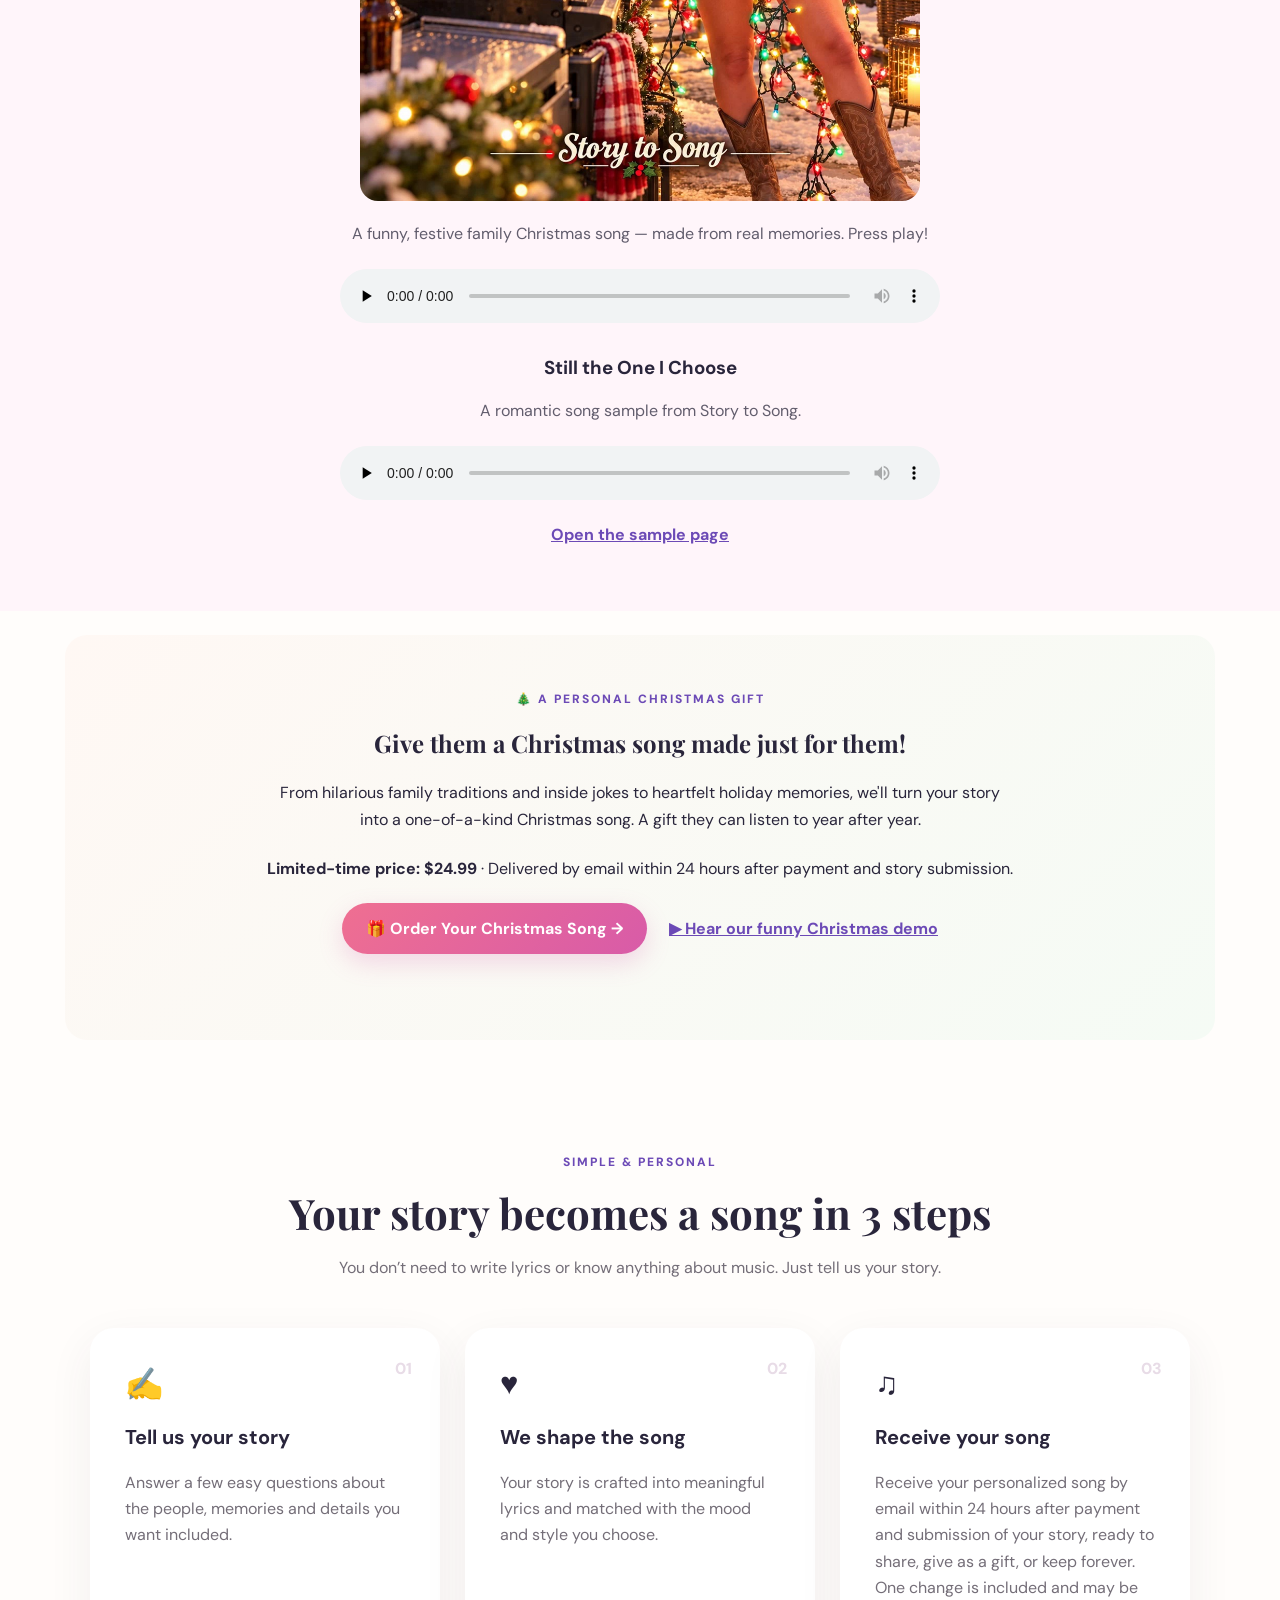
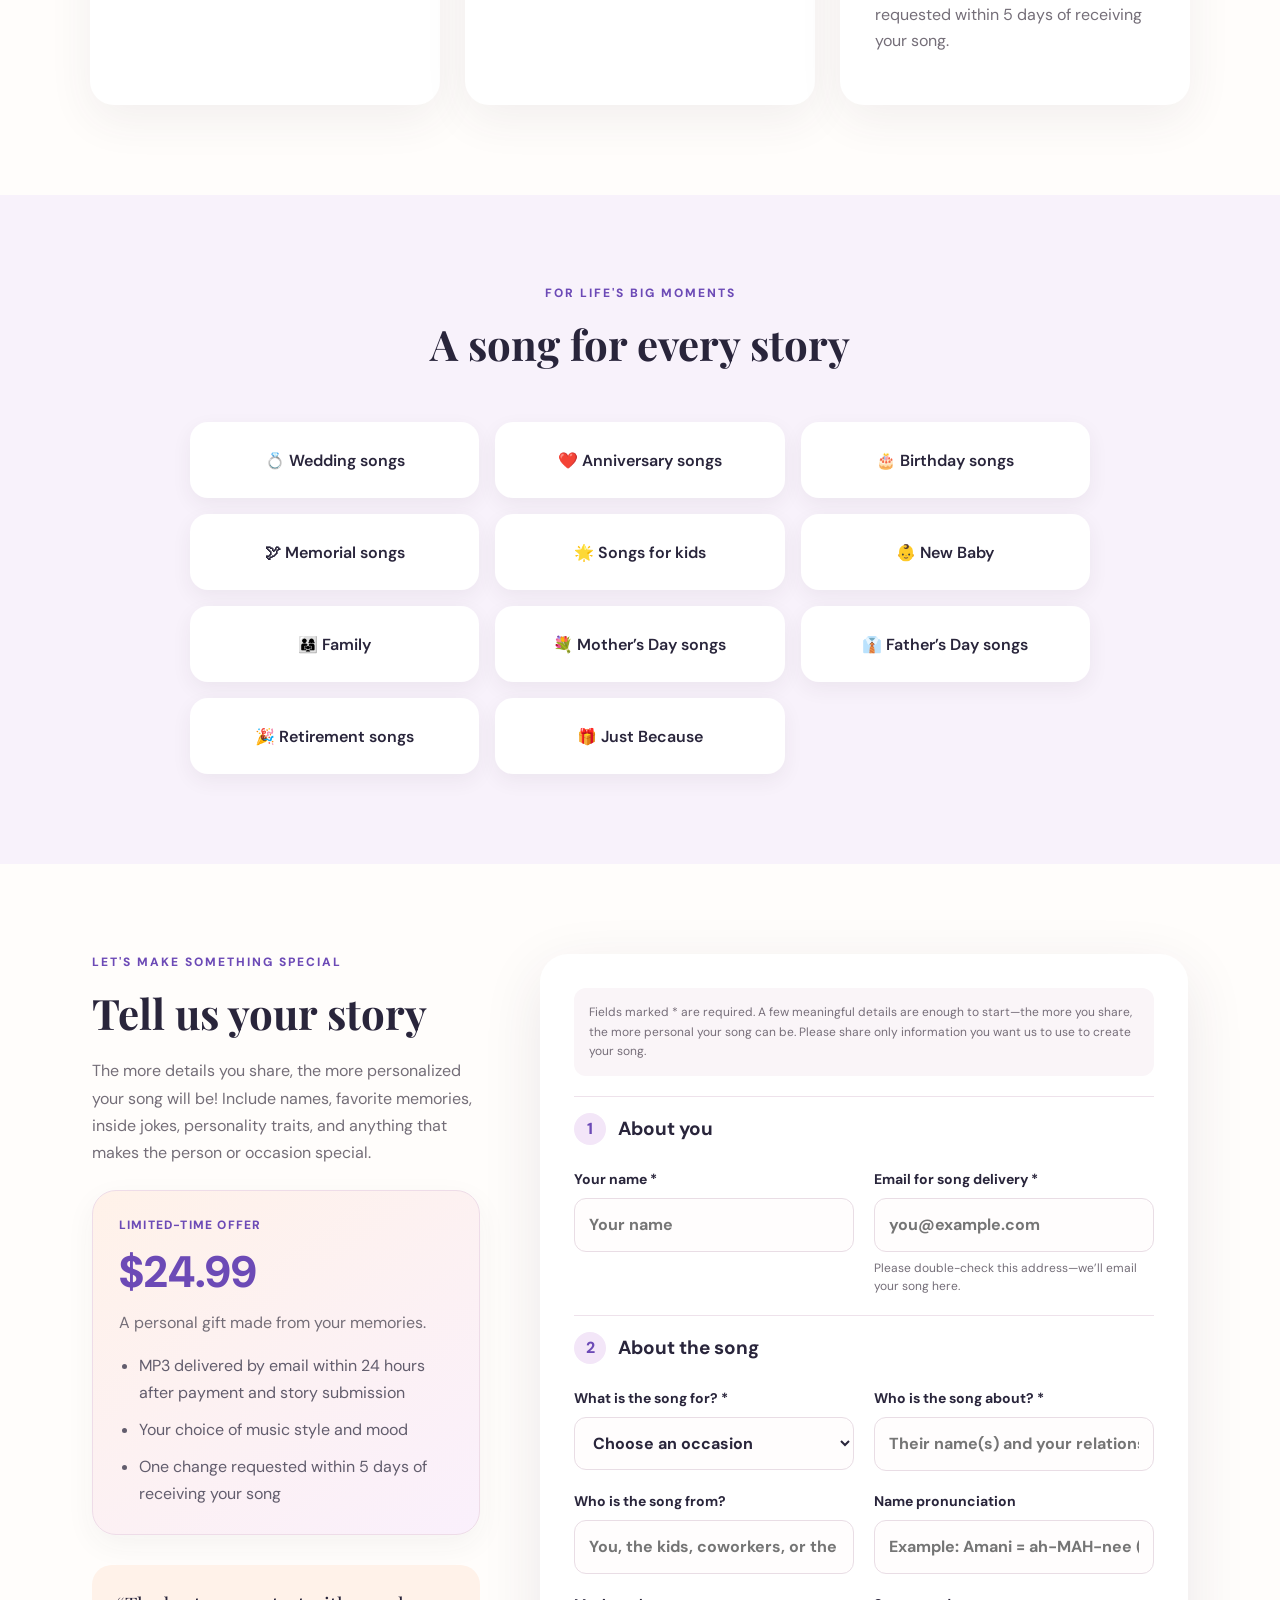
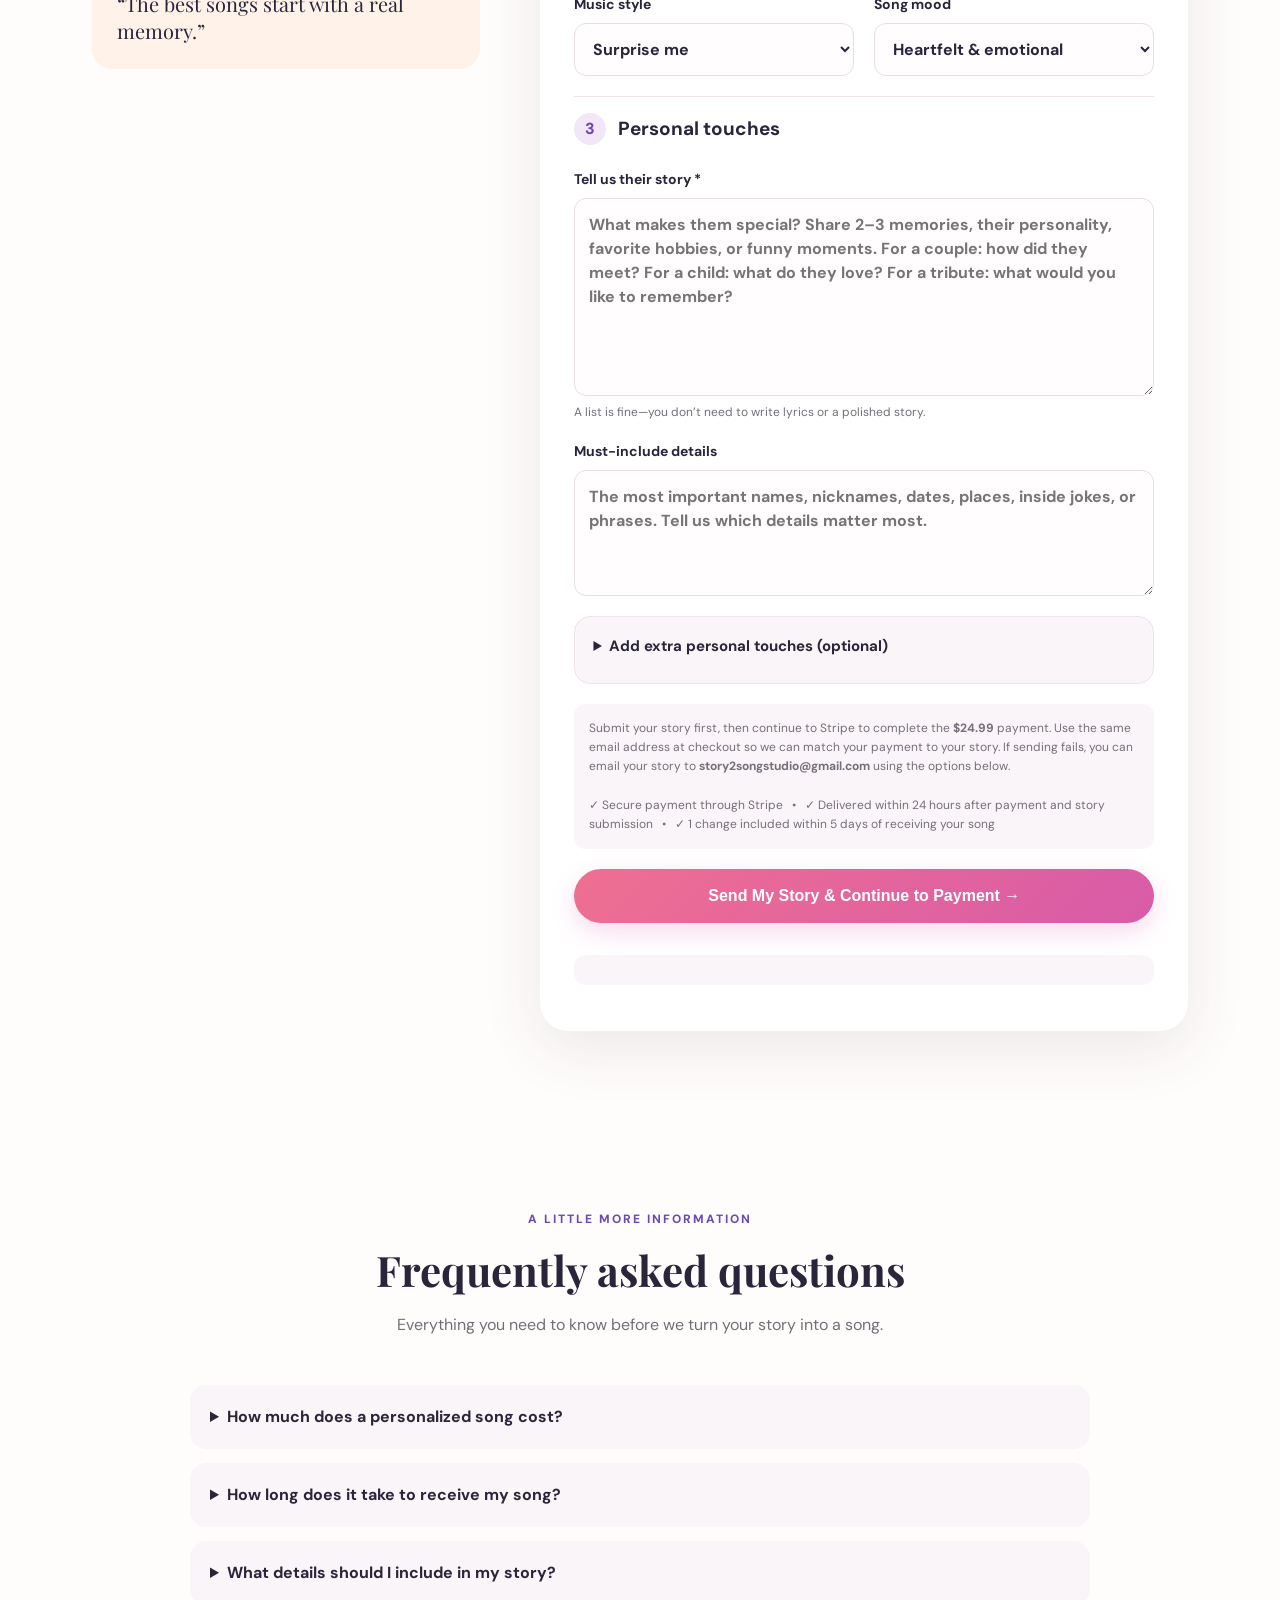
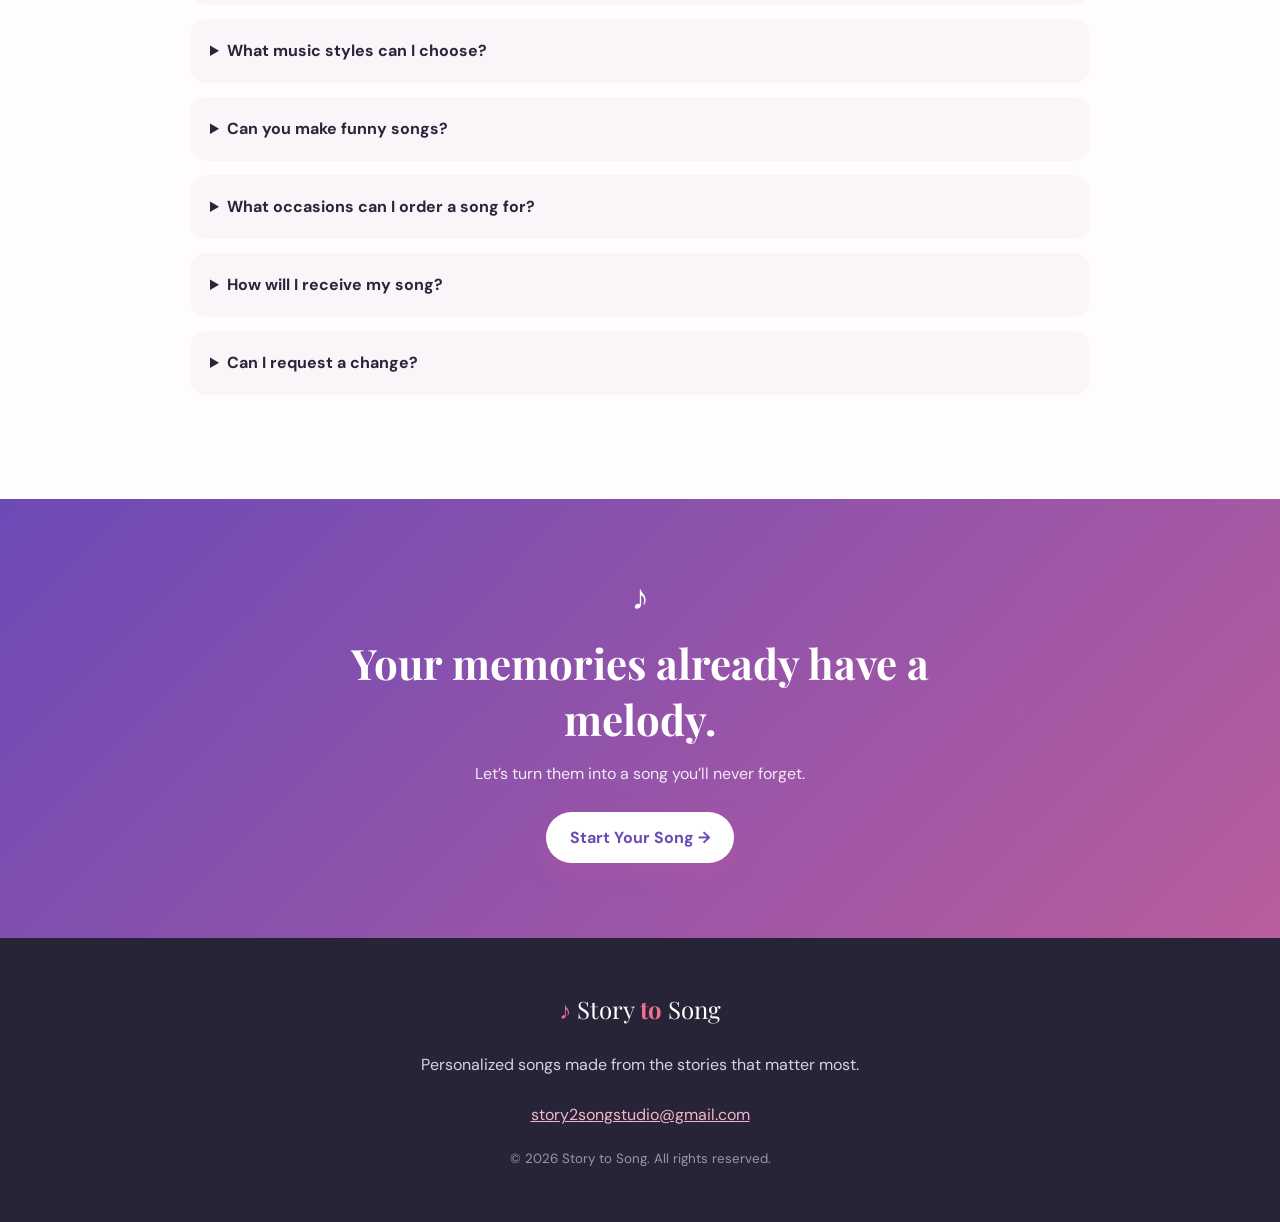
==== commit c0a845f7: "Add festive Christmas offer banner above homepage" ====
--- a/index.html
+++ b/index.html
@@ -16,6 +16,7 @@
 </head>
 <body>
 <header class="nav"><a class="brand" href="#top"><span class="note">♪</span> Story <b>to</b> Song</a><nav><a href="#how">How it works</a><a href="#occasions">Occasions</a><a href="#order" class="pill small">Create My Song</a></nav></header>
+<div class="christmas-top-banner" role="region" aria-label="Christmas song gift offer" style="background:#164b38;color:#fff;text-align:center;padding:14px 16px;font-size:clamp(14px,3.5vw,18px);line-height:1.6;font-weight:600">🎄 Give a Gift They’ll Never Forget! 🎁 Personalized Christmas Songs — Just $24.99! <a href="#christmas-gifts" style="color:#fff;text-decoration:underline;white-space:nowrap;margin-left:8px">See Christmas Gifts →</a></div>
 <main id="top">
 <section class="hero">
  <div class="hero-copy"><div class="eyebrow">PERSONALIZED SONGS • MADE FROM YOUR STORY</div><h1>Your story turned into<br><span>a personalized song.</span></h1><p><strong>Limited-time offer: $24.99</strong><br>Delivered within 24 hours<br>After payment and submission of your story, we’ll turn your favorite memories into a song made just for you. Perfect for birthdays, weddings, anniversaries, memorials, and meaningful gifts.</p><div class="actions"><a href="#order" class="pill">Create My Song →</a><a href="#listen" class="text-link">▶ Listen to a Sample Song</a></div><p style="font-size:16px">🎁 Play it at the party, send it as a surprise, or make it part of your special day.</p><div class="trust"><span>♥ Made with care</span><span>♫ Personalized to you</span><span>★ A keepsake forever</span></div></div>
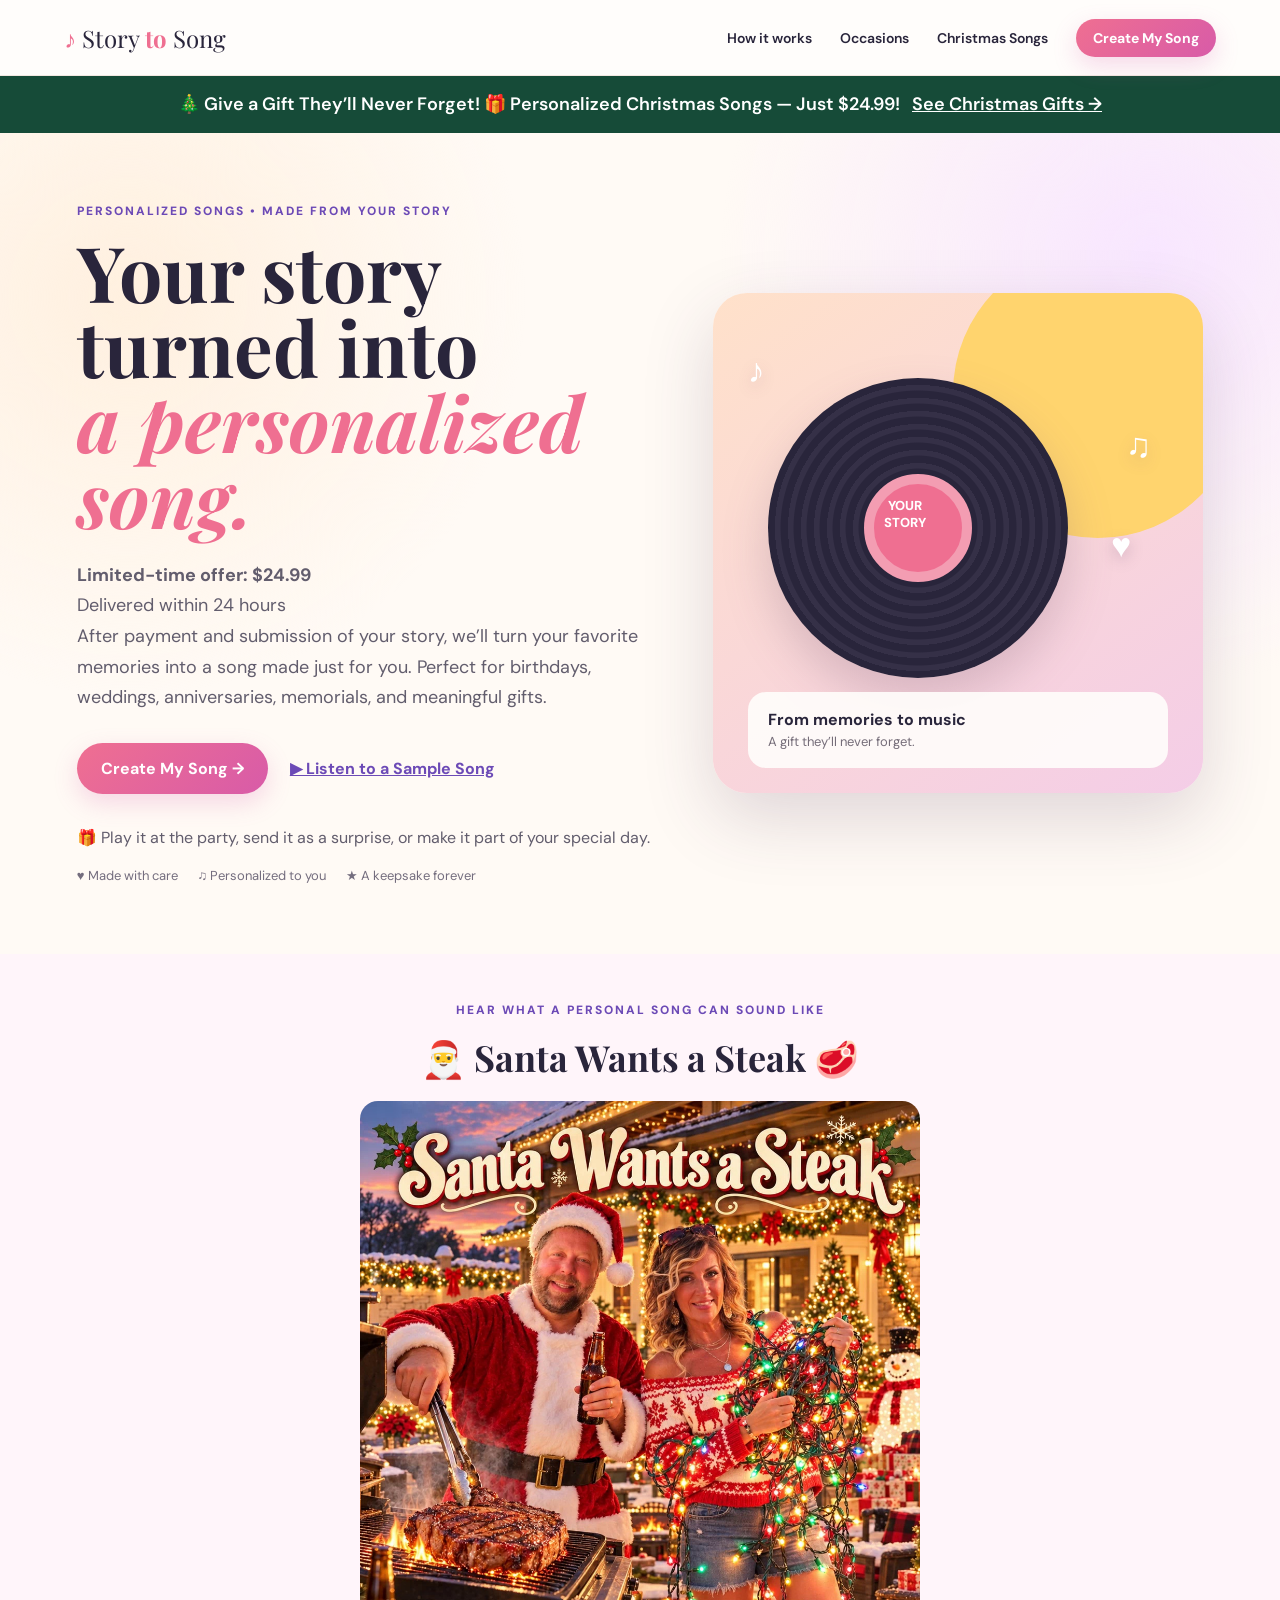
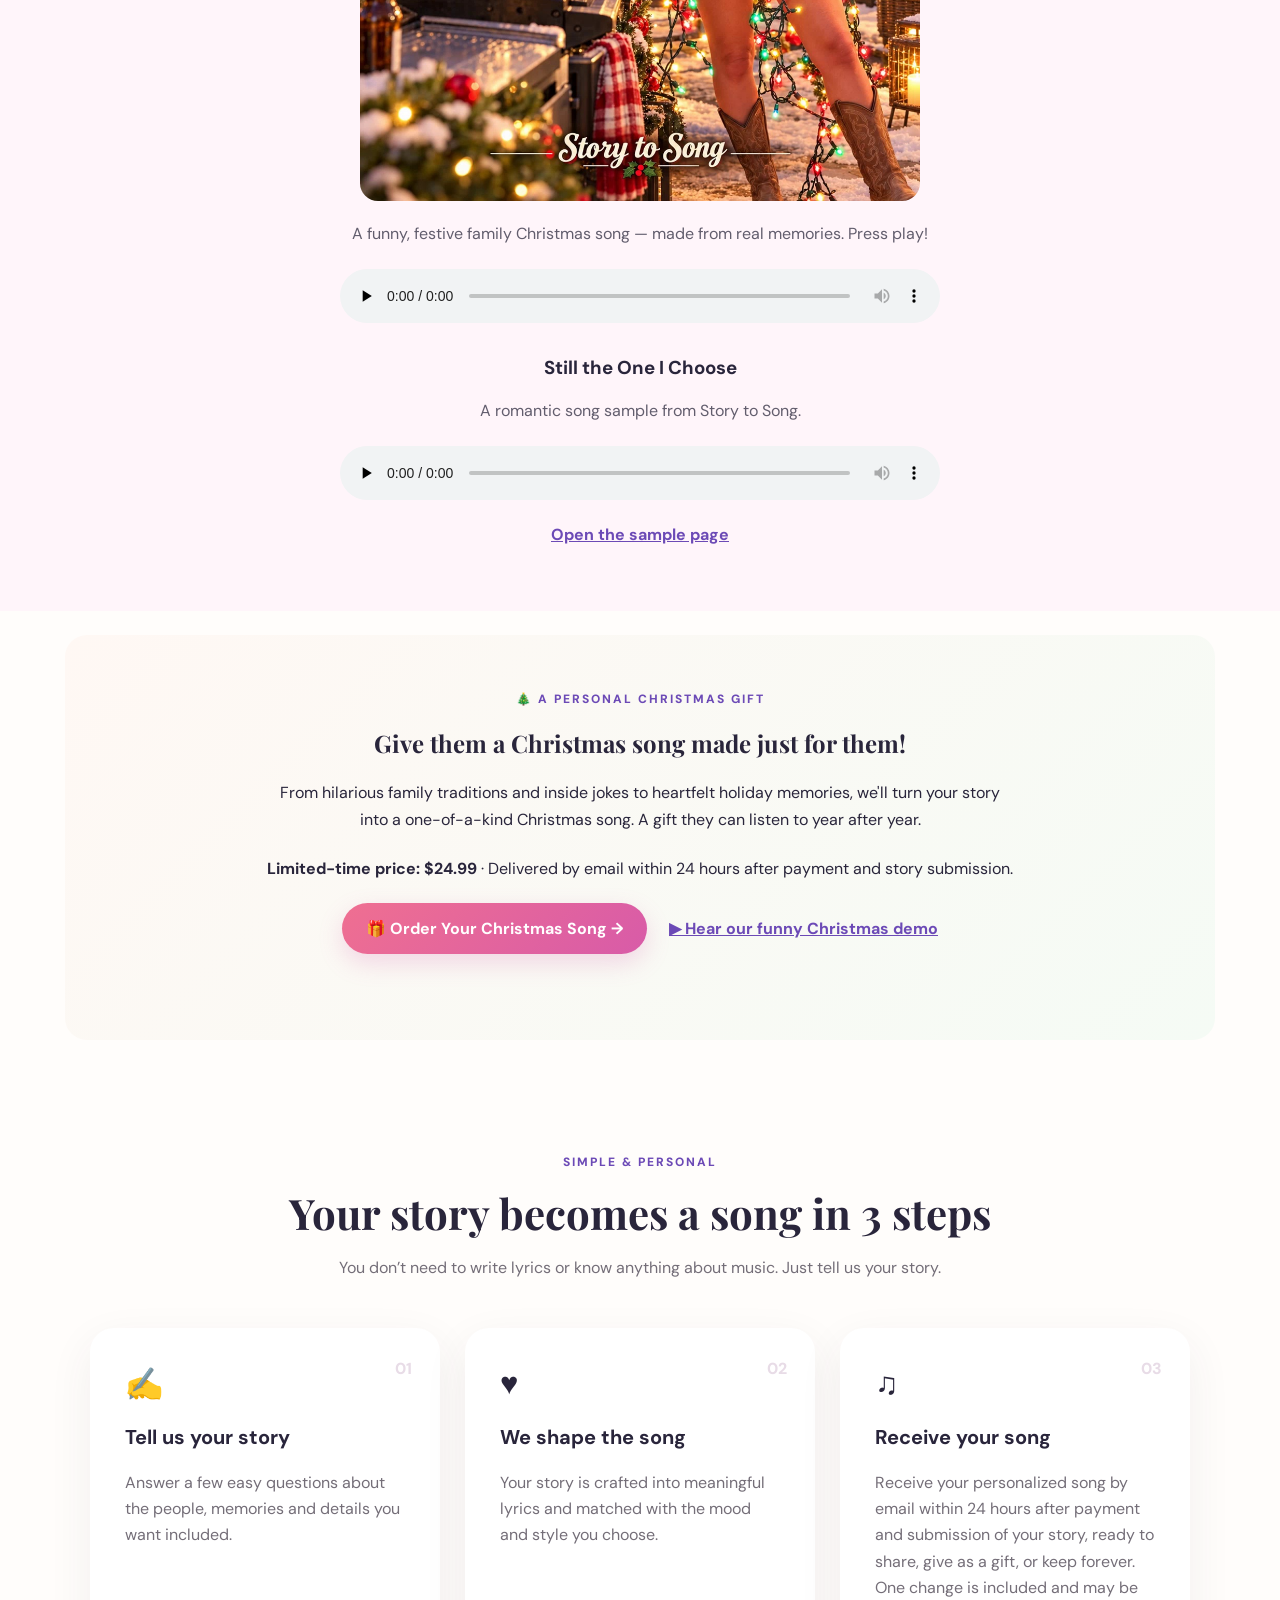
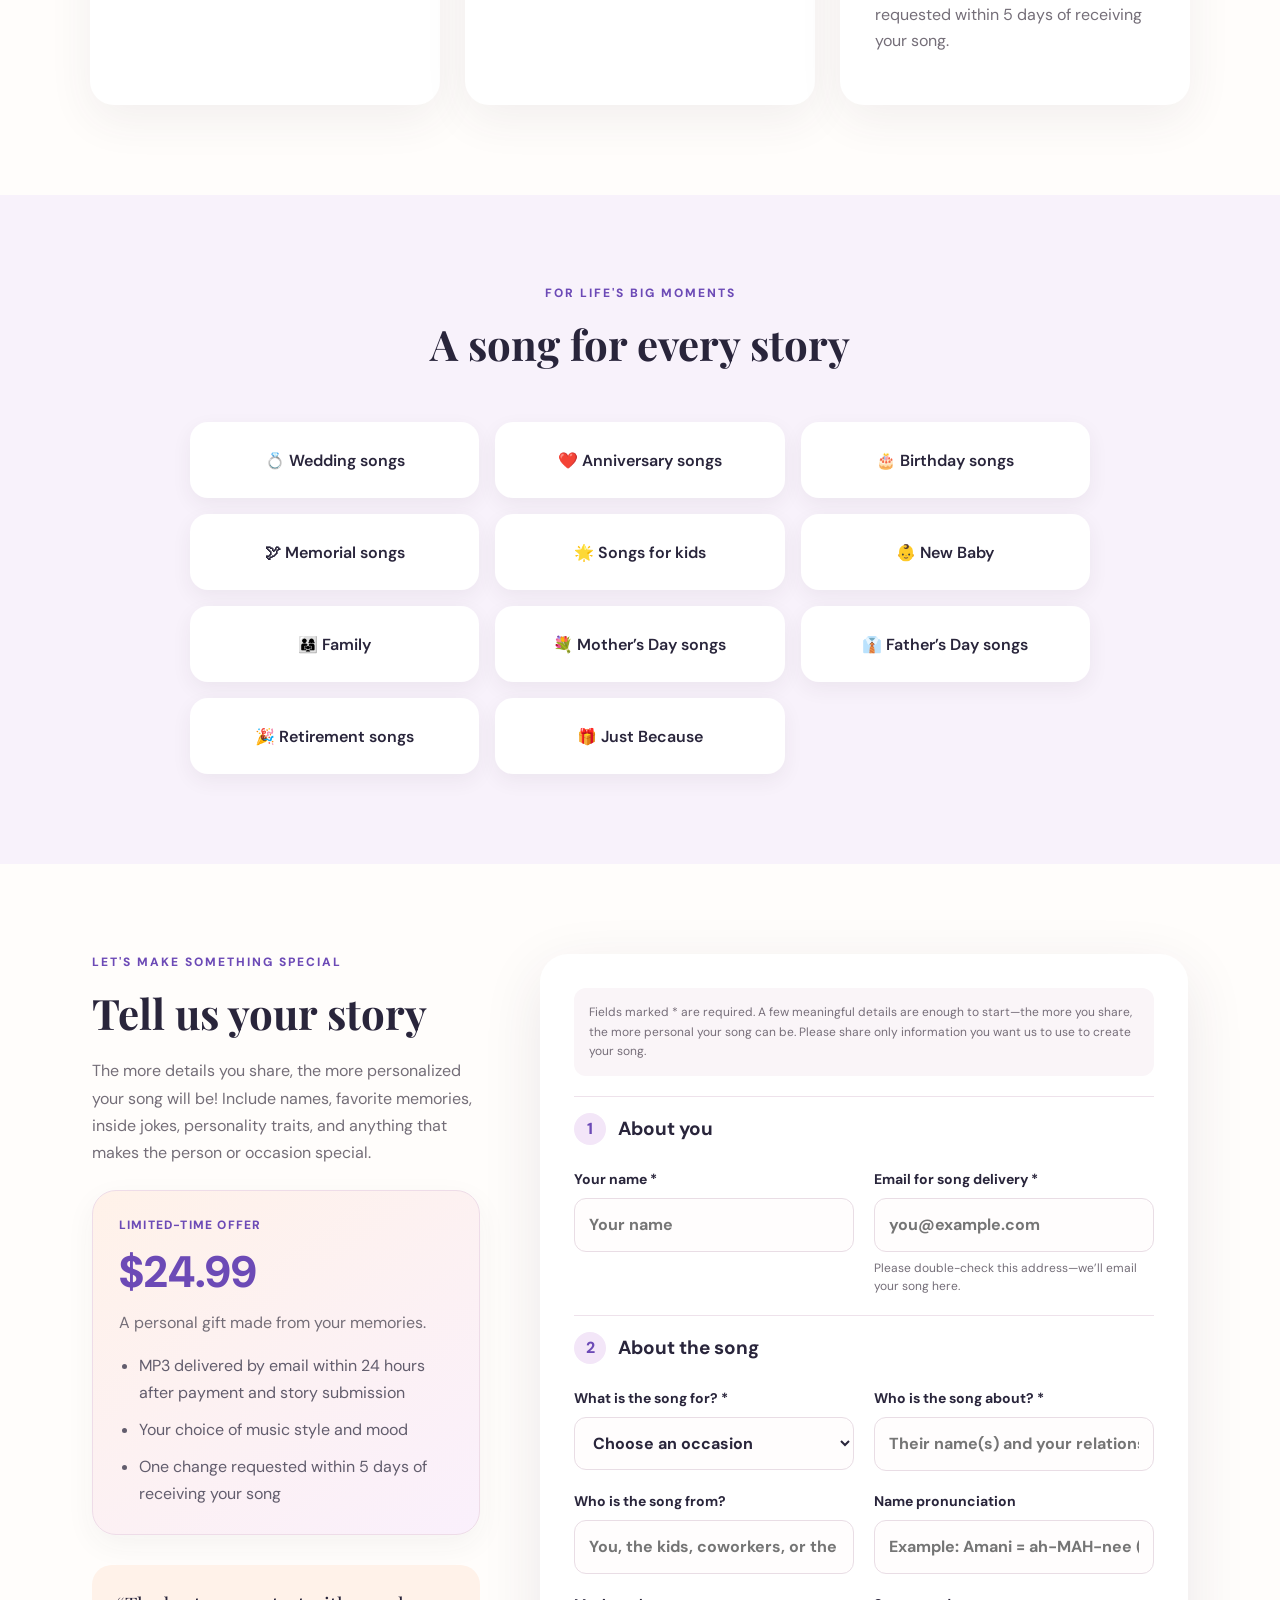
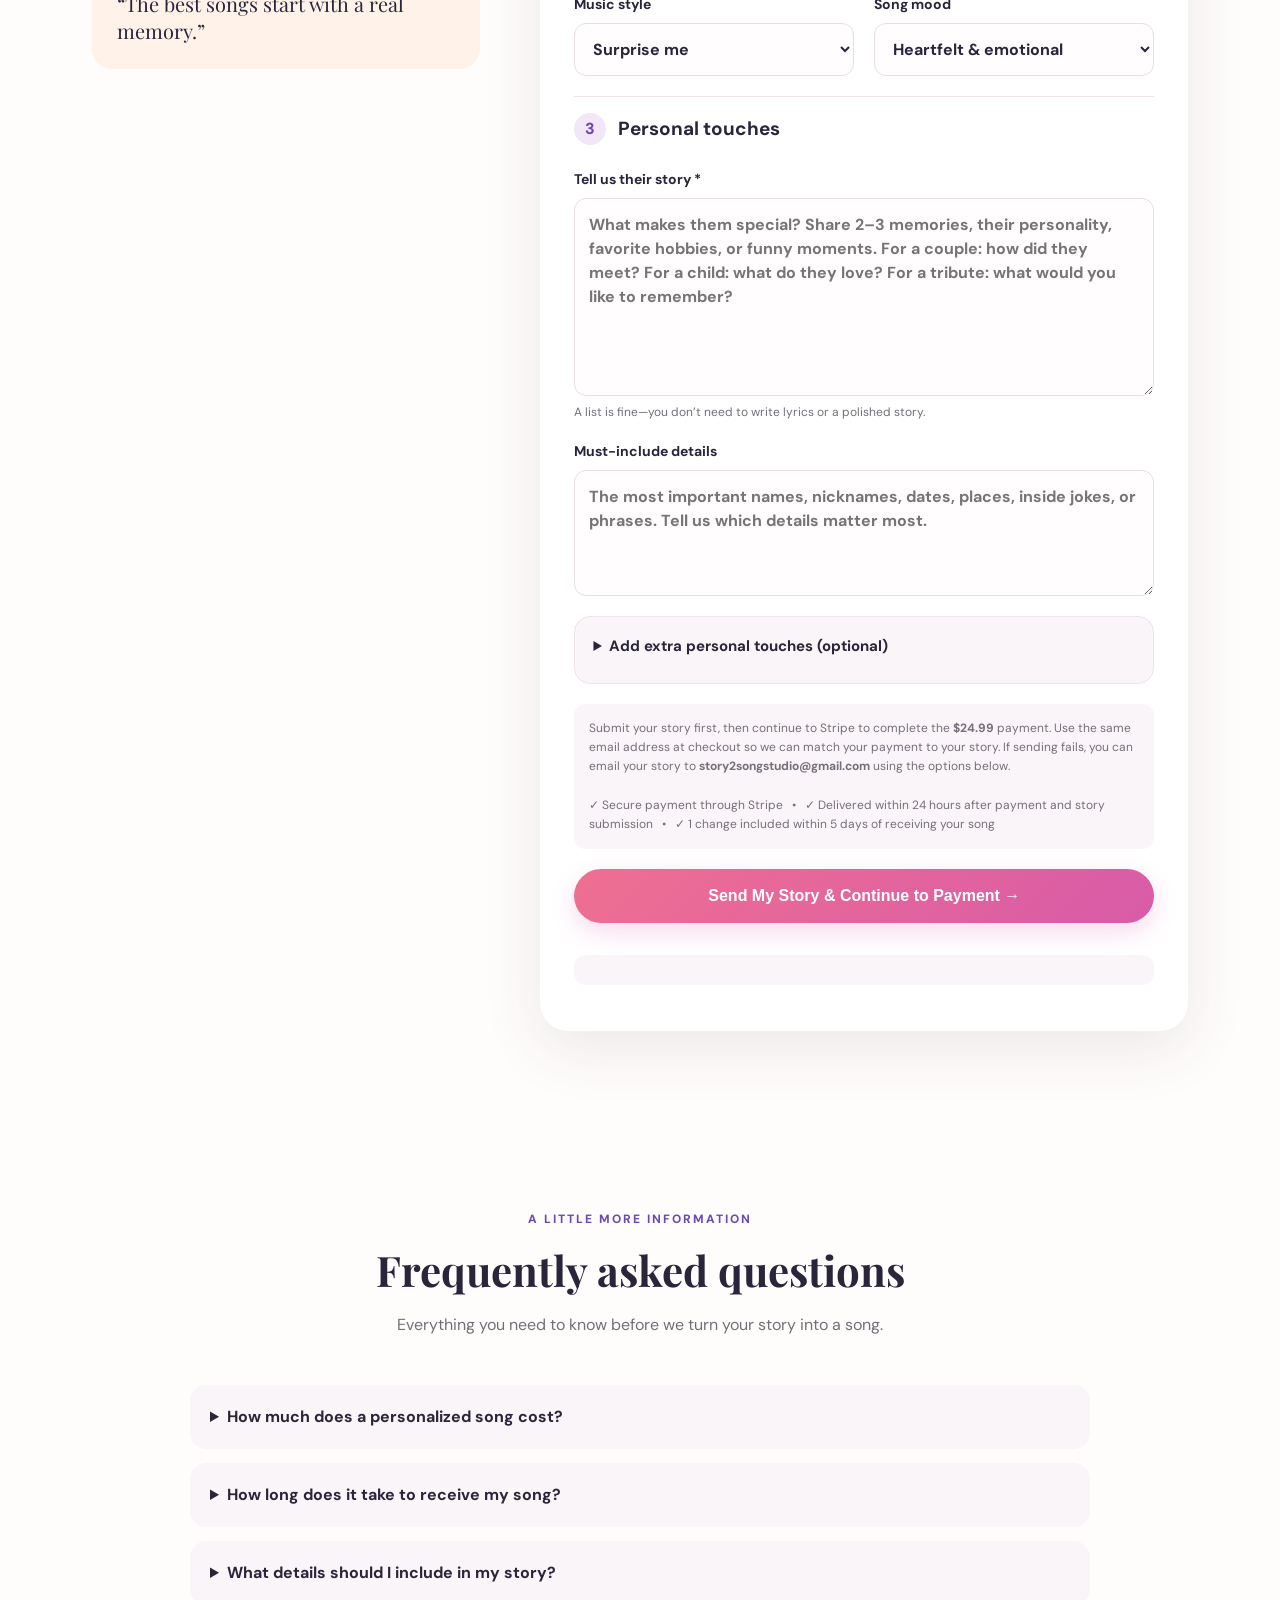
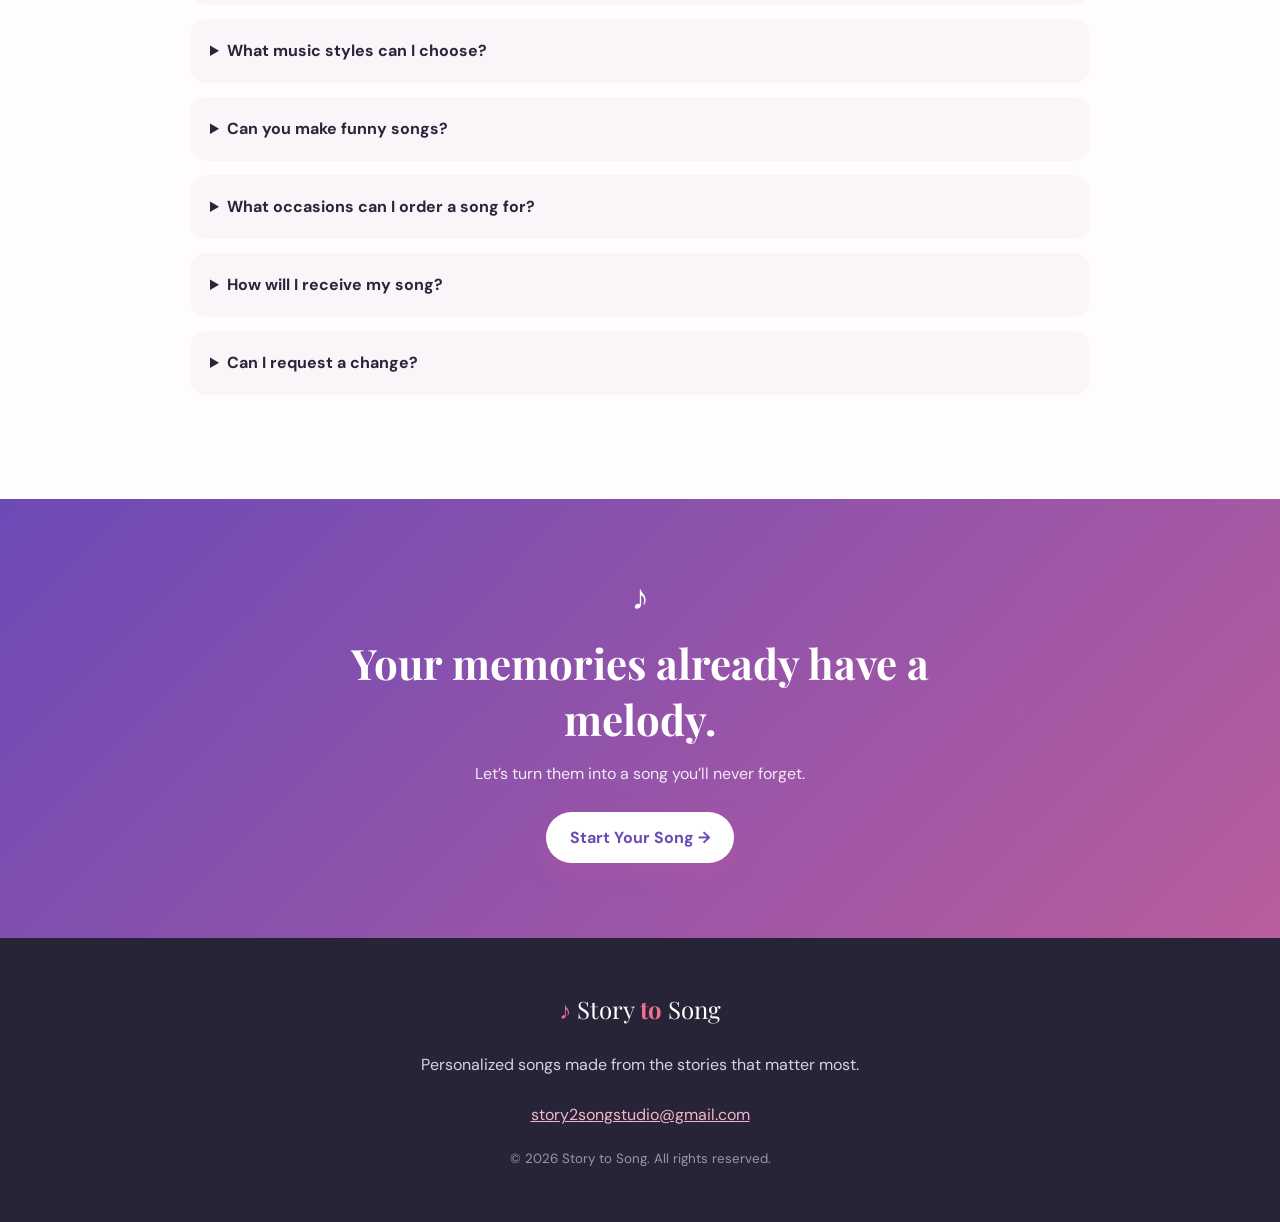
==== commit 679eb303: "Link Christmas landing page from homepage banner and navigation" ====
--- a/index.html
+++ b/index.html
@@ -15,8 +15,8 @@
 <link rel="canonical" href="https://story-to-song-1.vercel.app/">
 </head>
 <body>
-<header class="nav"><a class="brand" href="#top"><span class="note">♪</span> Story <b>to</b> Song</a><nav><a href="#how">How it works</a><a href="#occasions">Occasions</a><a href="#order" class="pill small">Create My Song</a></nav></header>
-<div class="christmas-top-banner" role="region" aria-label="Christmas song gift offer" style="background:#164b38;color:#fff;text-align:center;padding:14px 16px;font-size:clamp(14px,3.5vw,18px);line-height:1.6;font-weight:600">🎄 Give a Gift They’ll Never Forget! 🎁 Personalized Christmas Songs — Just $24.99! <a href="#christmas-gifts" style="color:#fff;text-decoration:underline;white-space:nowrap;margin-left:8px">See Christmas Gifts →</a></div>
+<header class="nav"><a class="brand" href="#top"><span class="note">♪</span> Story <b>to</b> Song</a><nav><a href="#how">How it works</a><a href="#occasions">Occasions</a><a href="/christmas-songs.html">Christmas Songs</a><a href="#order" class="pill small">Create My Song</a></nav></header>
+<div class="christmas-top-banner" role="region" aria-label="Christmas song gift offer" style="background:#164b38;color:#fff;text-align:center;padding:14px 16px;font-size:clamp(14px,3.5vw,18px);line-height:1.6;font-weight:600">🎄 Give a Gift They’ll Never Forget! 🎁 Personalized Christmas Songs — Just $24.99! <a href="/christmas-songs.html" style="color:#fff;text-decoration:underline;white-space:nowrap;margin-left:8px">See Christmas Gifts →</a></div>
 <main id="top">
 <section class="hero">
  <div class="hero-copy"><div class="eyebrow">PERSONALIZED SONGS • MADE FROM YOUR STORY</div><h1>Your story turned into<br><span>a personalized song.</span></h1><p><strong>Limited-time offer: $24.99</strong><br>Delivered within 24 hours<br>After payment and submission of your story, we’ll turn your favorite memories into a song made just for you. Perfect for birthdays, weddings, anniversaries, memorials, and meaningful gifts.</p><div class="actions"><a href="#order" class="pill">Create My Song →</a><a href="#listen" class="text-link">▶ Listen to a Sample Song</a></div><p style="font-size:16px">🎁 Play it at the party, send it as a surprise, or make it part of your special day.</p><div class="trust"><span>♥ Made with care</span><span>♫ Personalized to you</span><span>★ A keepsake forever</span></div></div>
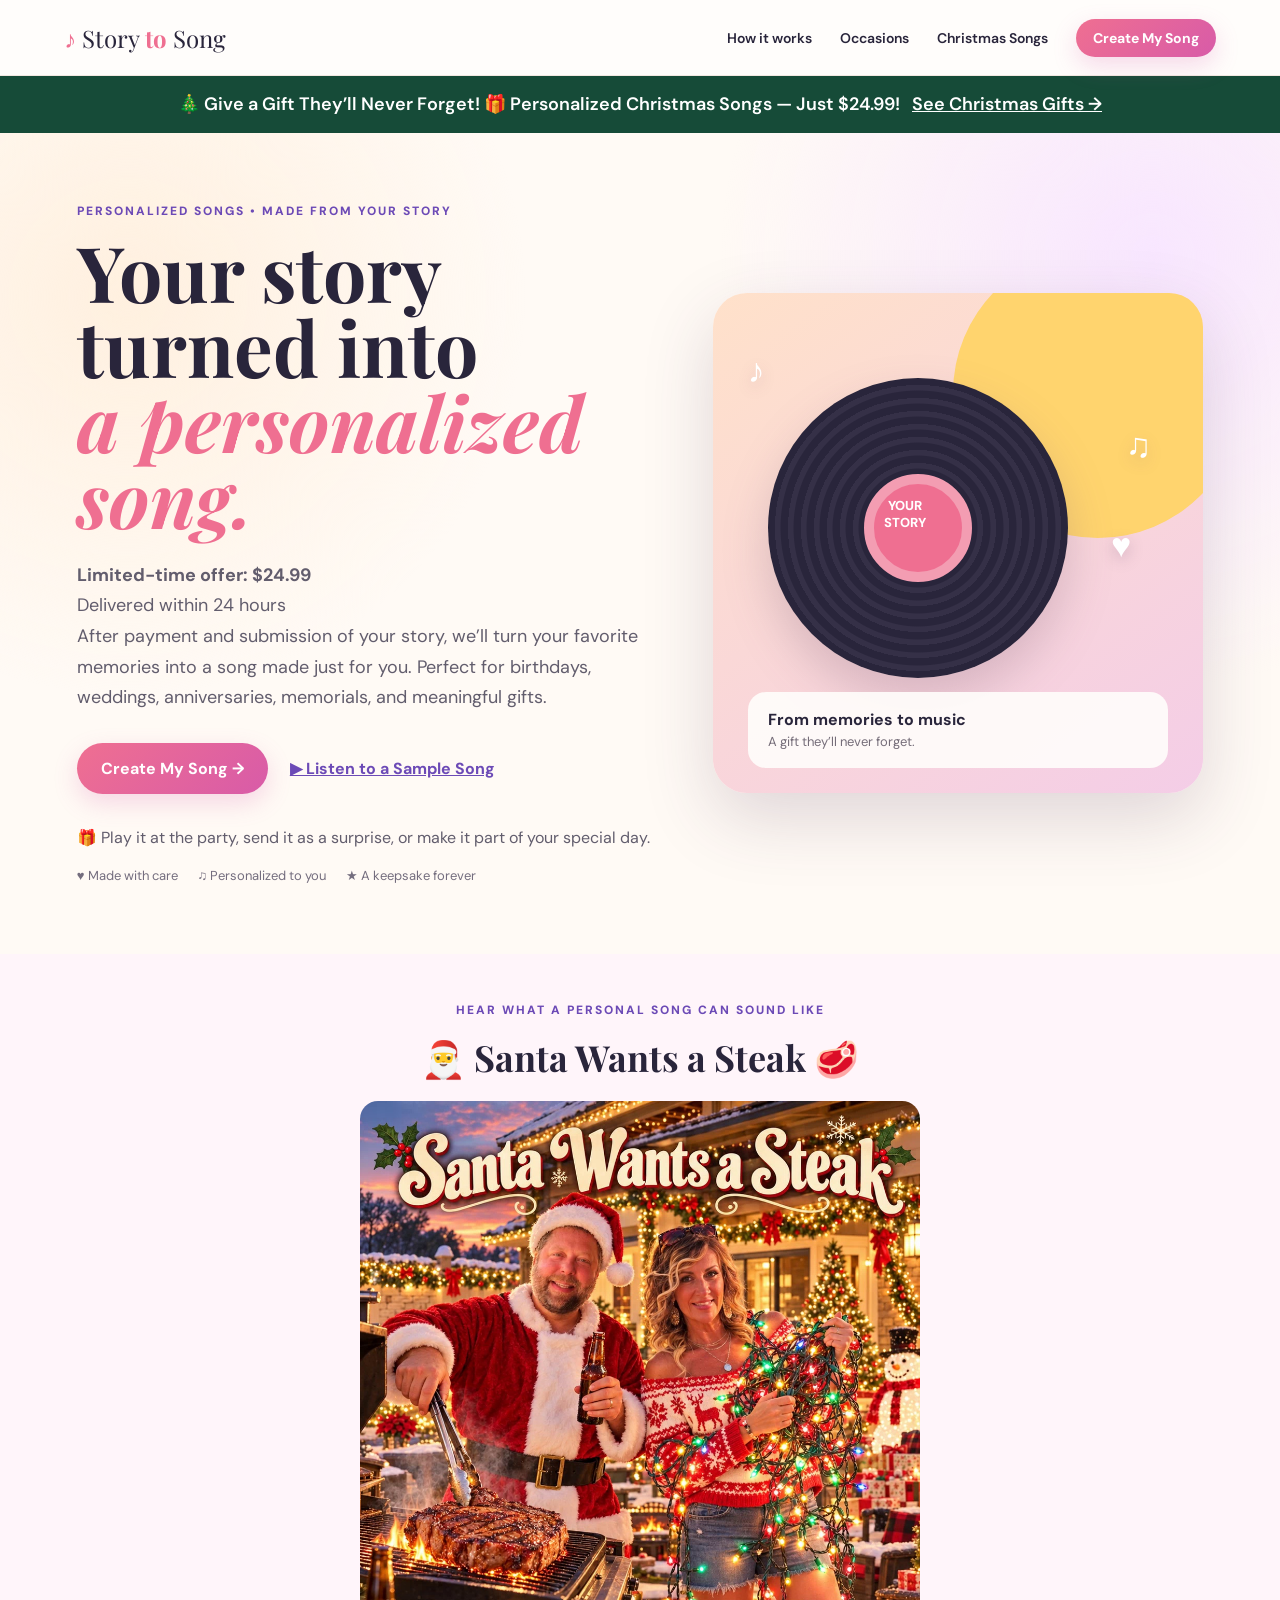
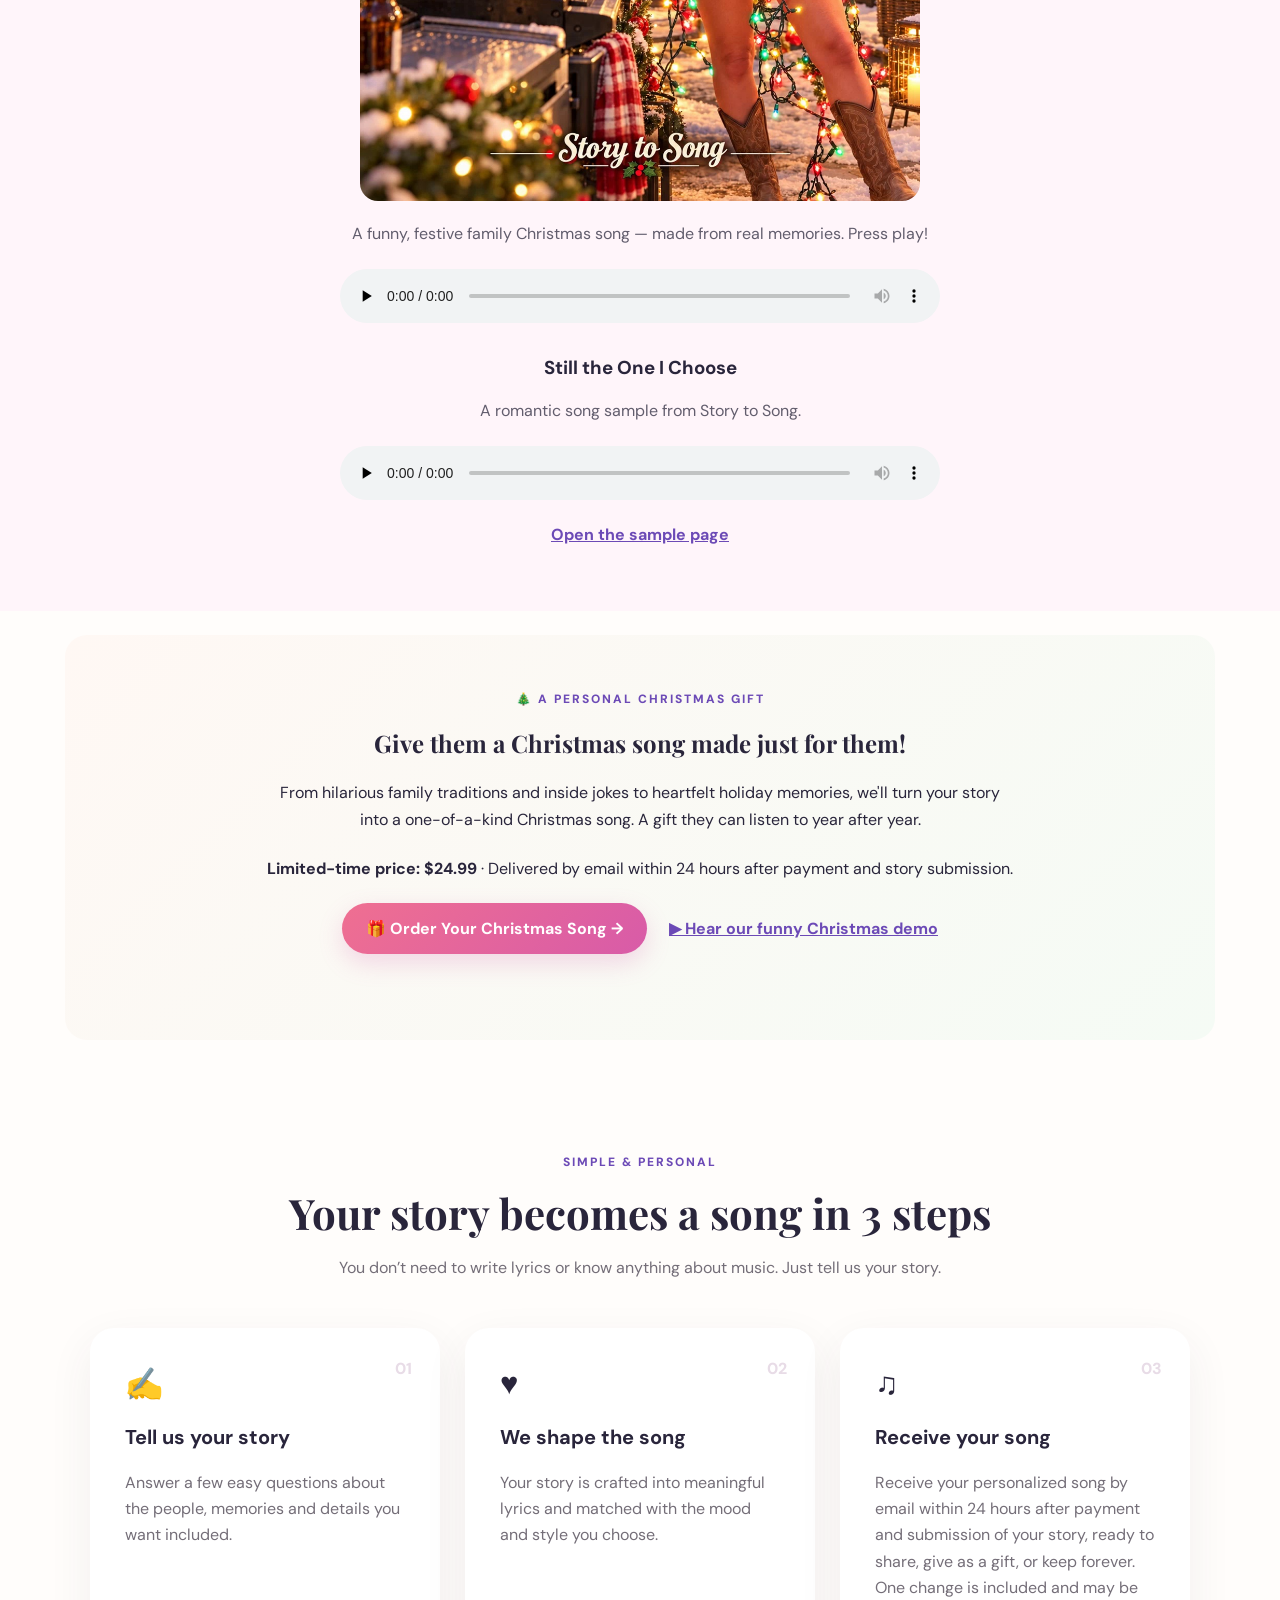
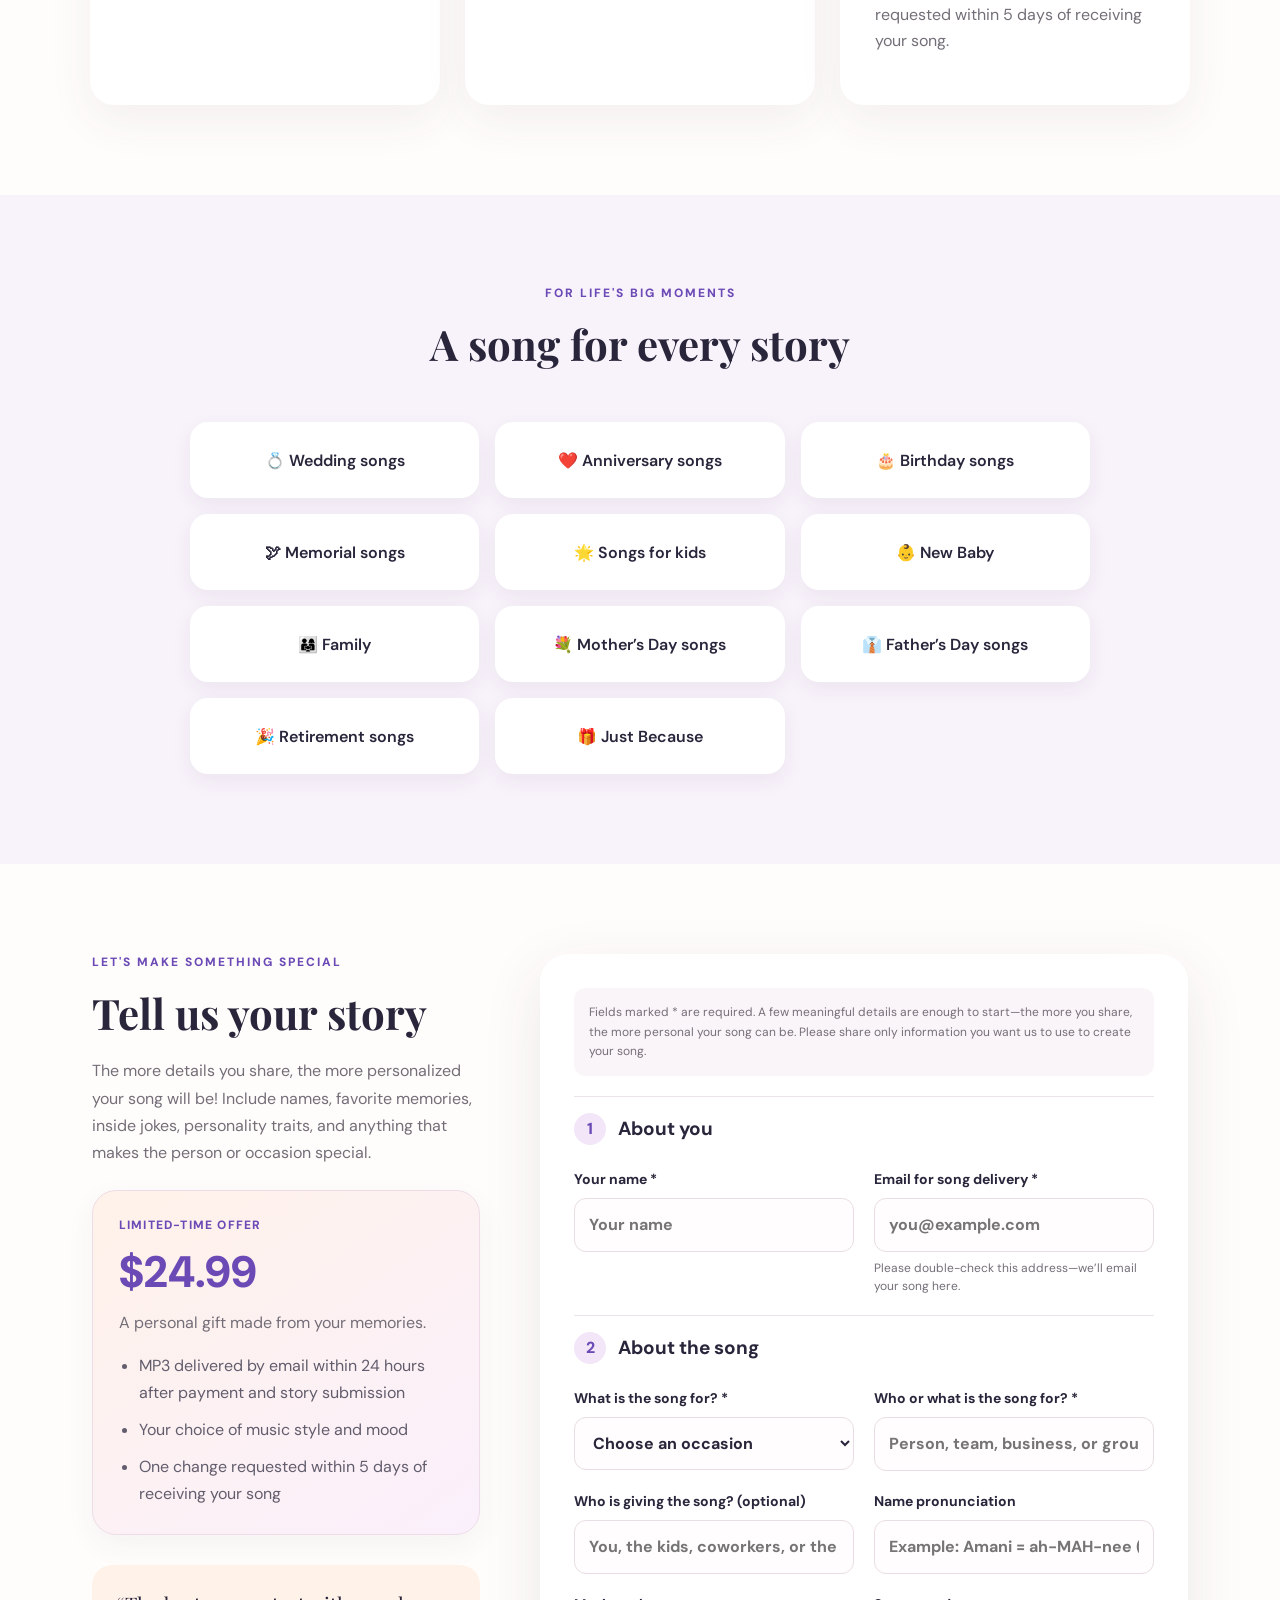
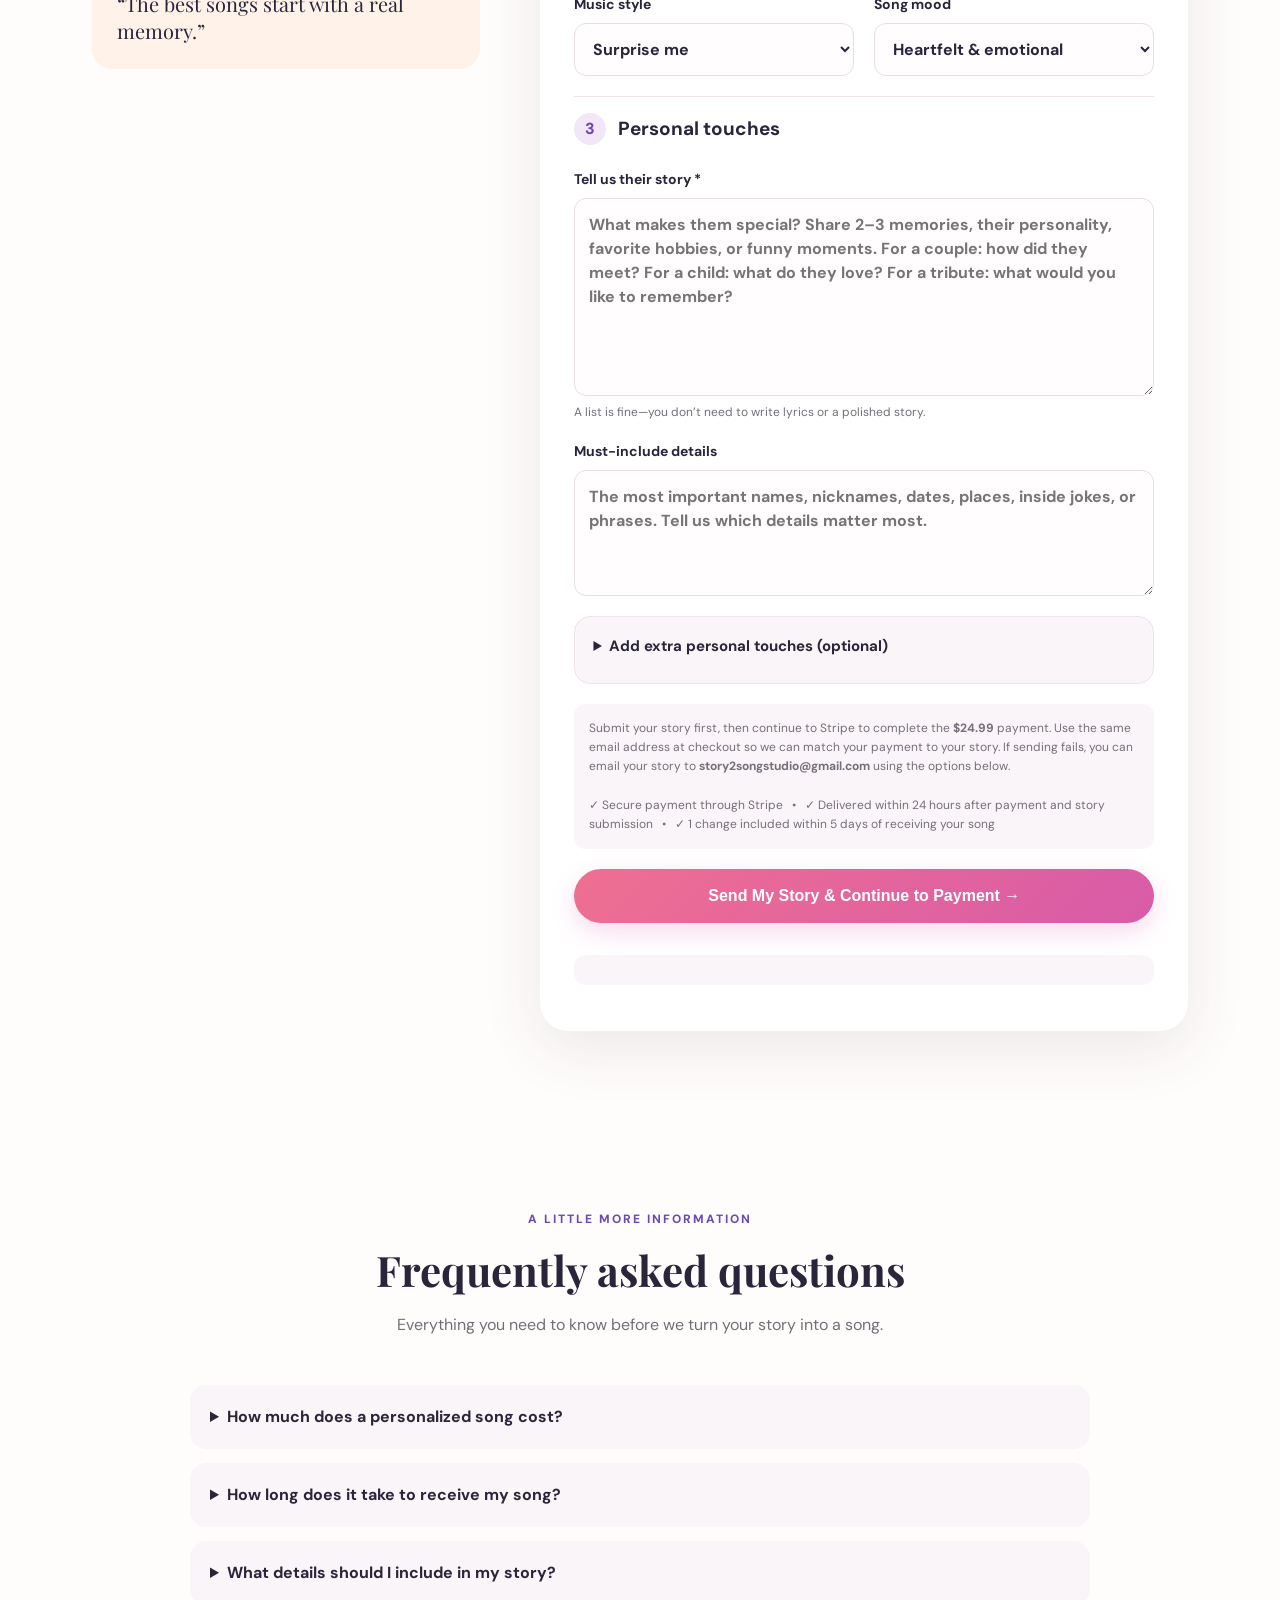
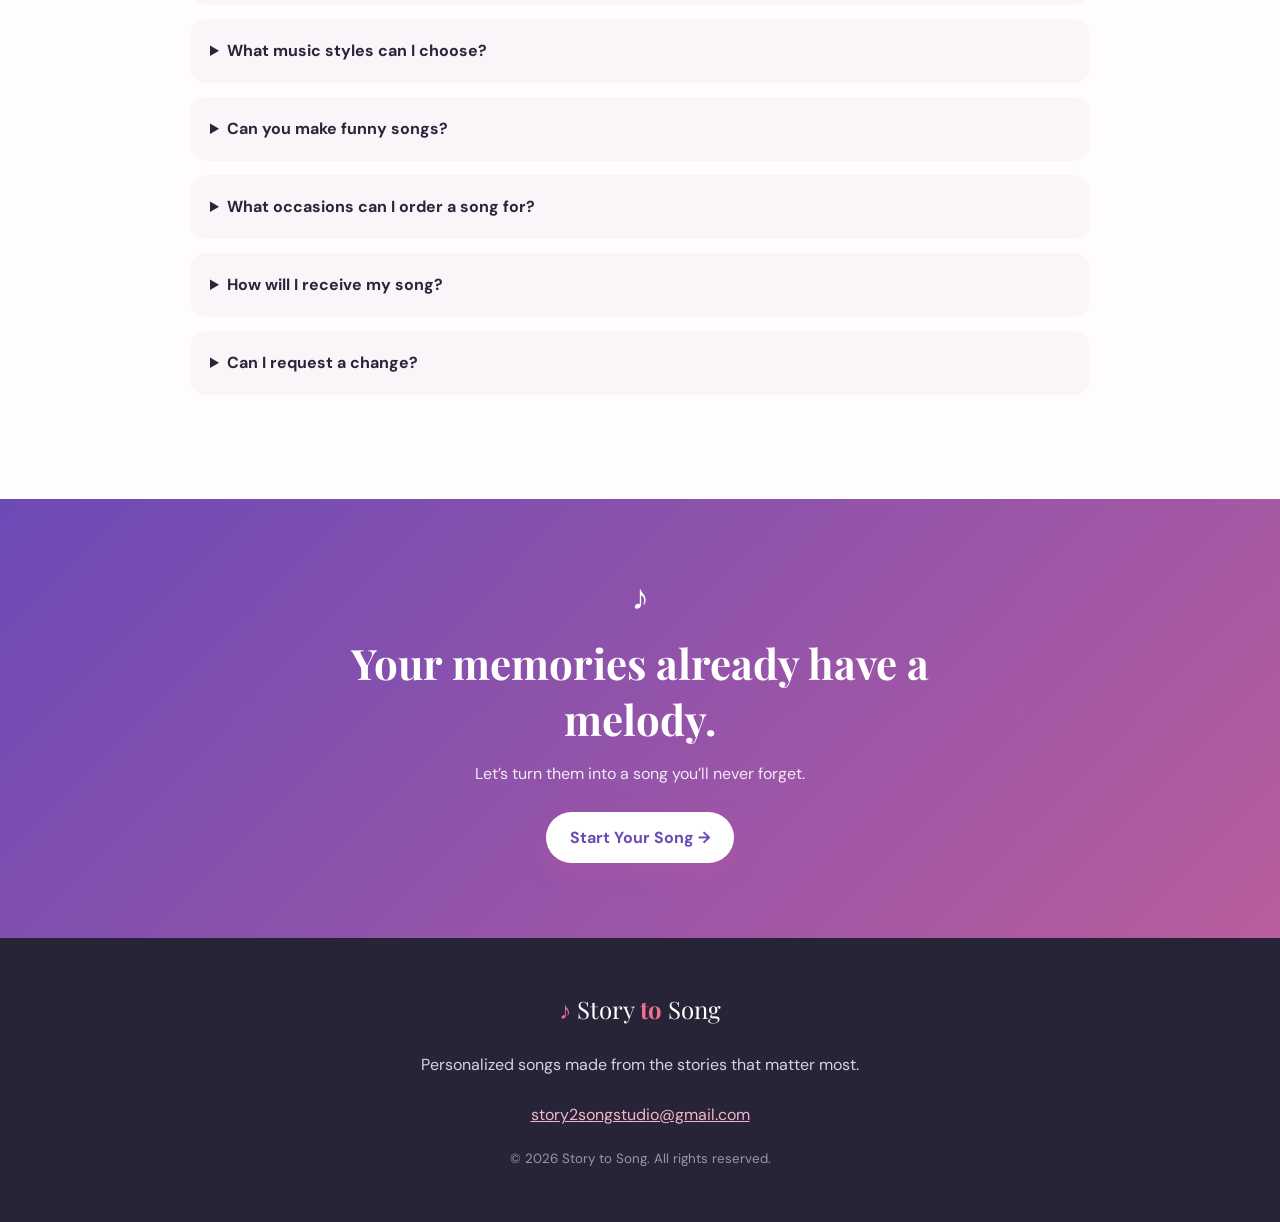
==== commit 290a867f: "Clarify song recipient and optional gift giver form labels" ====
--- a/index.html
+++ b/index.html
@@ -37,8 +37,8 @@
 <div class="form-section-heading full"><span>2</span><h3>About the song</h3></div>
 <label>What is the song for? *<select name="Occasion" required><option value="">Choose an occasion</option><option>Wedding</option><option>Anniversary</option><option>Birthday</option><option>Memorial / Celebration of Life</option><option>New Baby</option><option>Mother's Day</option><option>Father's Day</option><option>Retirement</option><option>Kids’ Song</option><option>Holiday / Christmas</option><option>Graduation</option><option>Family</option><option>Just Because</option><option>Other</option></select></label>
 <label id="otherOccasionField" class="full">Please describe the other occasion *<input id="otherOccasion" name="Other occasion" placeholder="Example: promotion, thank-you, or a special family celebration"></label>
-<label>Who is the song about? *<input name="Song for" required placeholder="Their name(s) and your relationship"></label>
-<label>Who is the song from?<input name="Song from" placeholder="You, the kids, coworkers, or the whole family"></label>
+<label>Who or what is the song for? *<input name="Song for" required placeholder="Person, team, business, or group"></label>
+<label>Who is giving the song? (optional)<input name="Song from" placeholder="You, the kids, coworkers, or the whole family"></label>
 <label>Name pronunciation<input name="Name pronunciation" placeholder="Example: Amani = ah-MAH-nee (optional)"></label>
 <label>Music style<select name="Music style"><option>Surprise me</option><option>Country</option><option>Pop</option><option>Acoustic / Singer-songwriter</option><option>Rock</option><option>R&B / Soul</option><option>Christian / Inspirational</option><option>Folk</option><option>Other</option></select></label>
 <label>Song mood<select name="Mood"><option>Heartfelt & emotional</option><option>Happy & uplifting</option><option>Romantic</option><option>Fun & playful</option><option>Hopeful & inspirational</option><option>Gentle & reflective</option></select></label>
